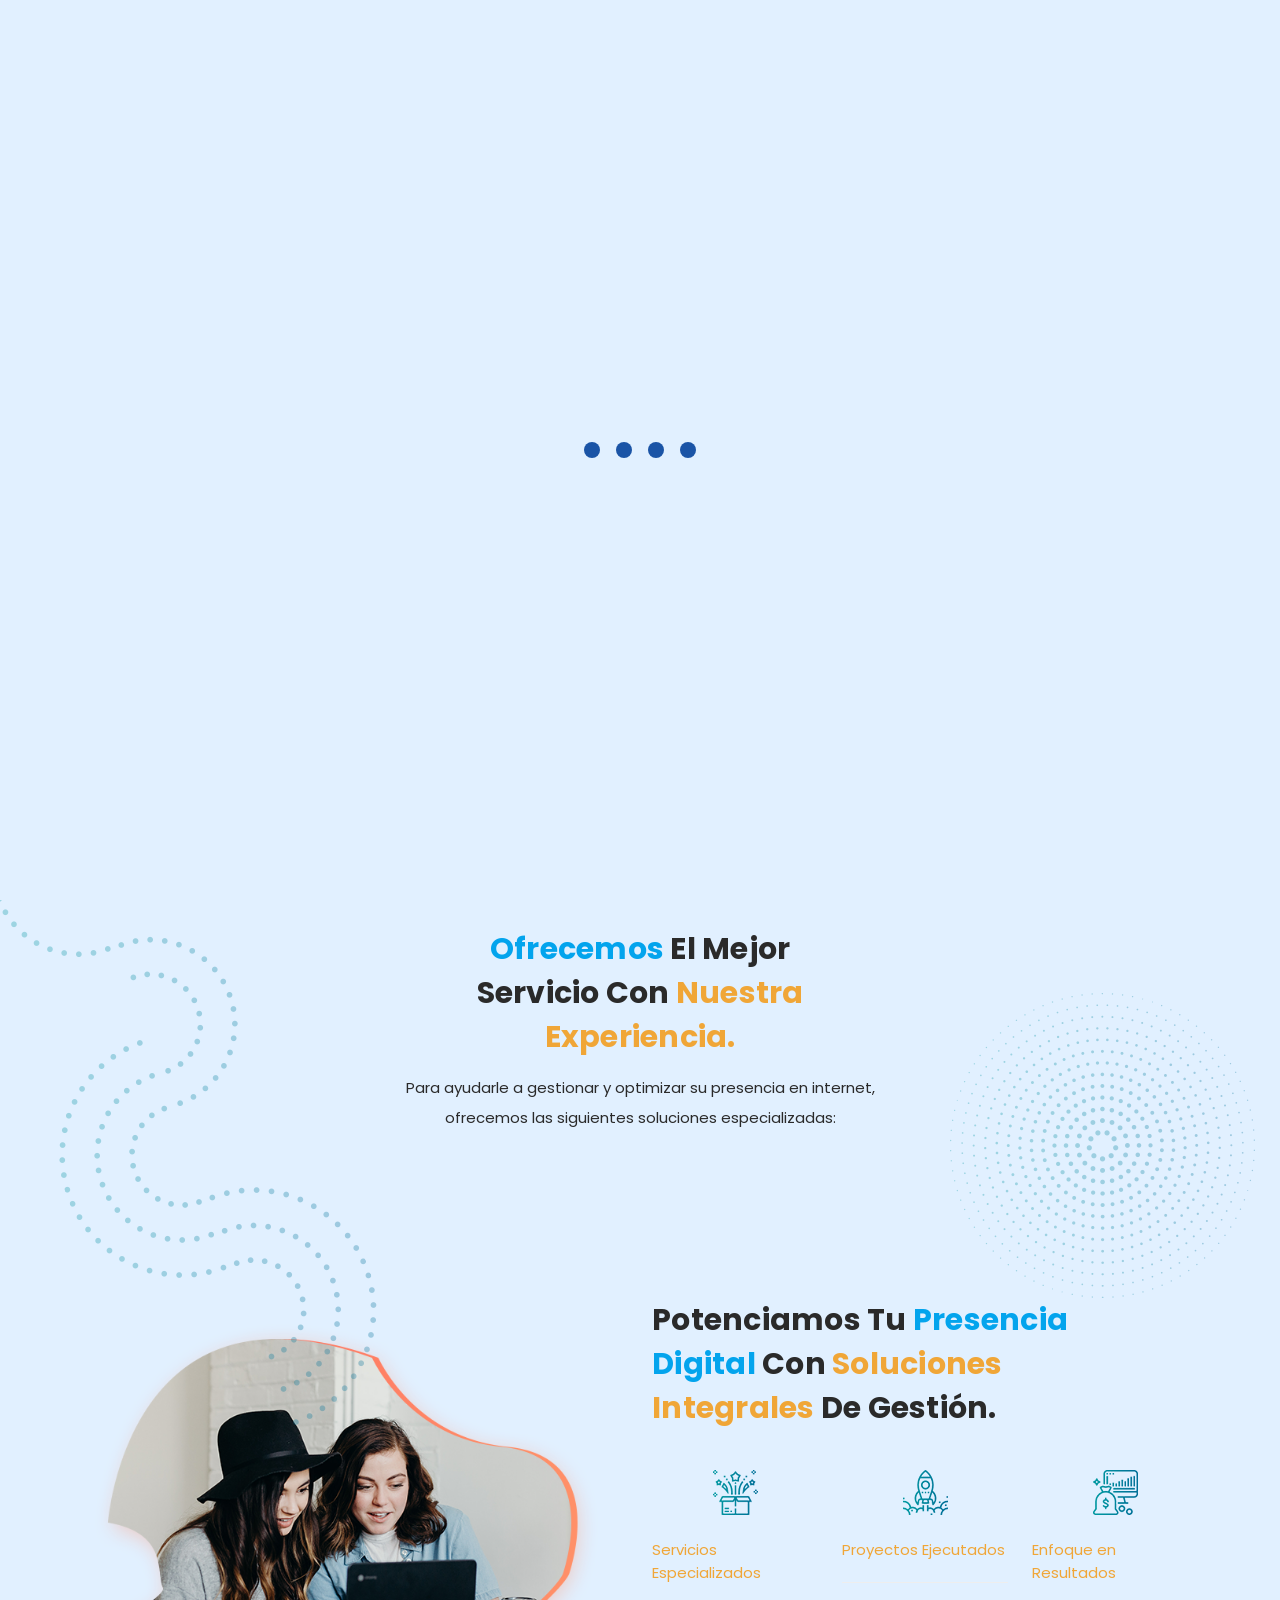
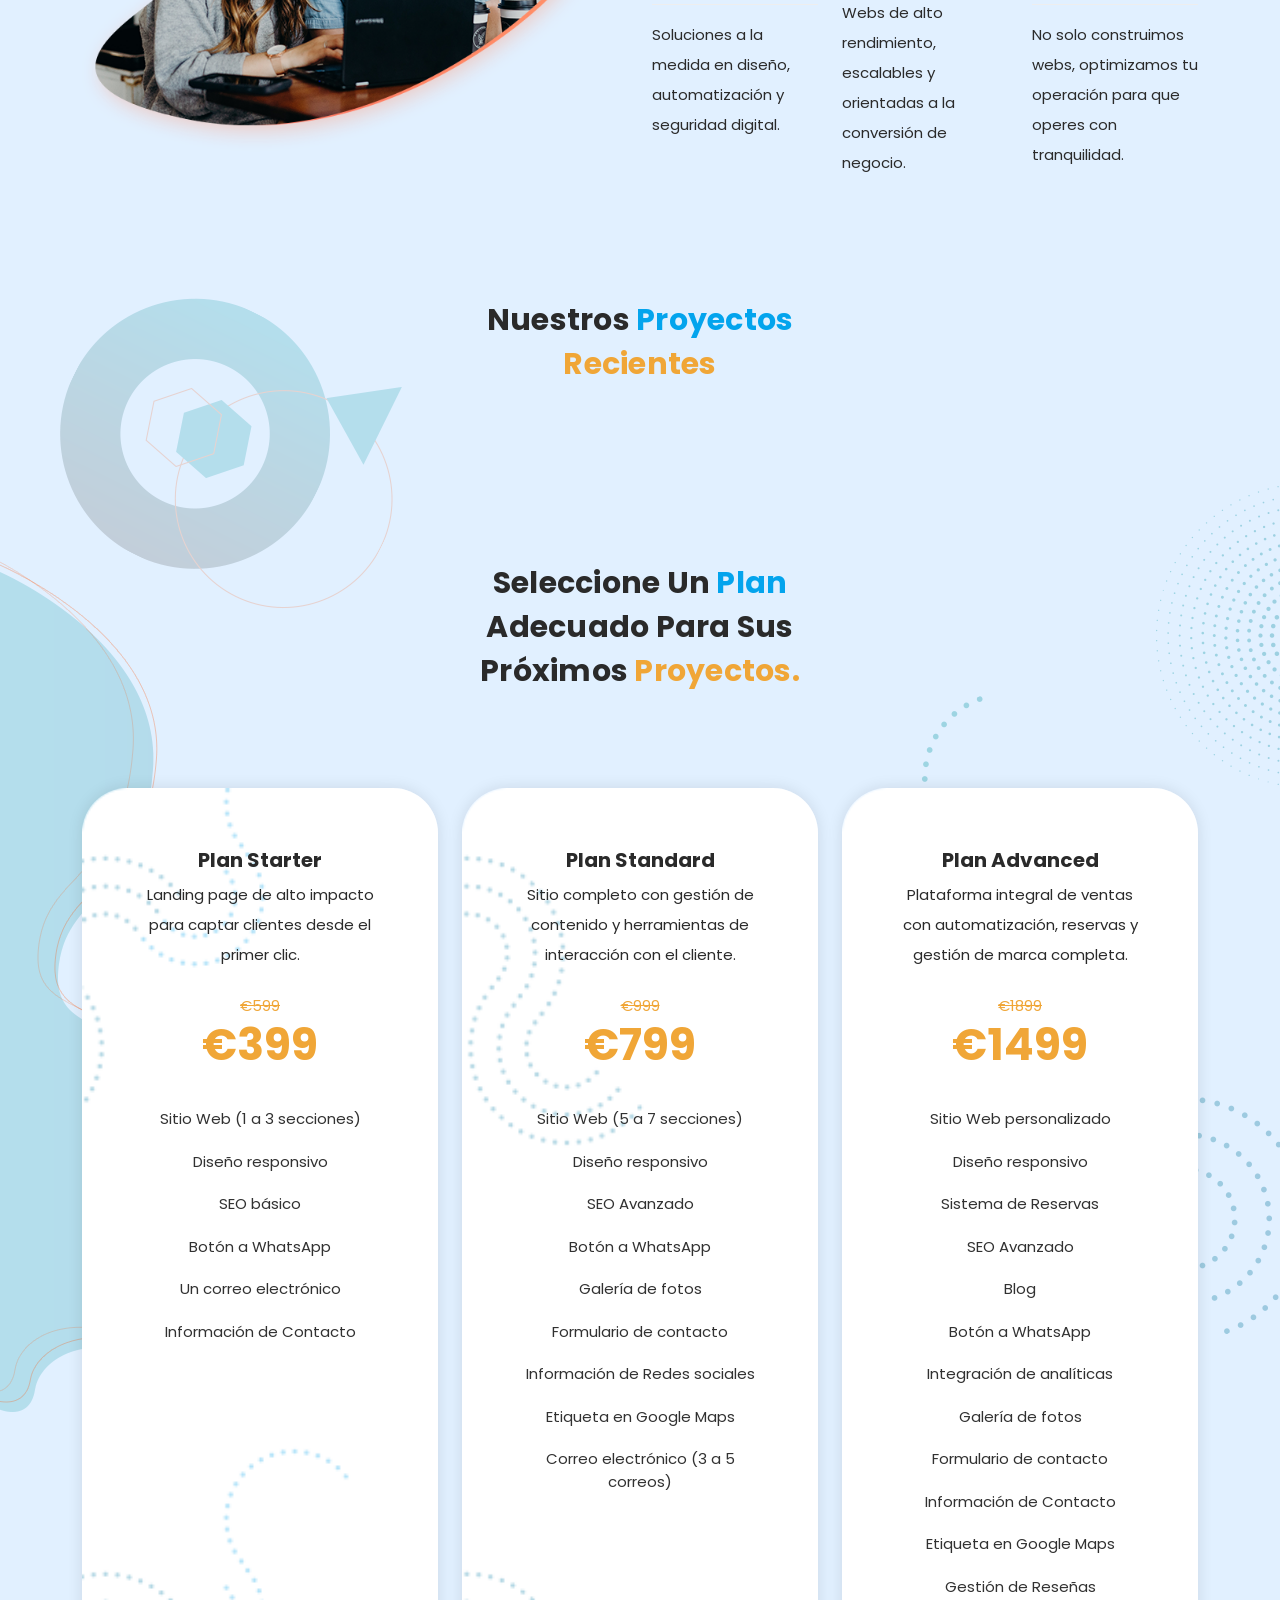
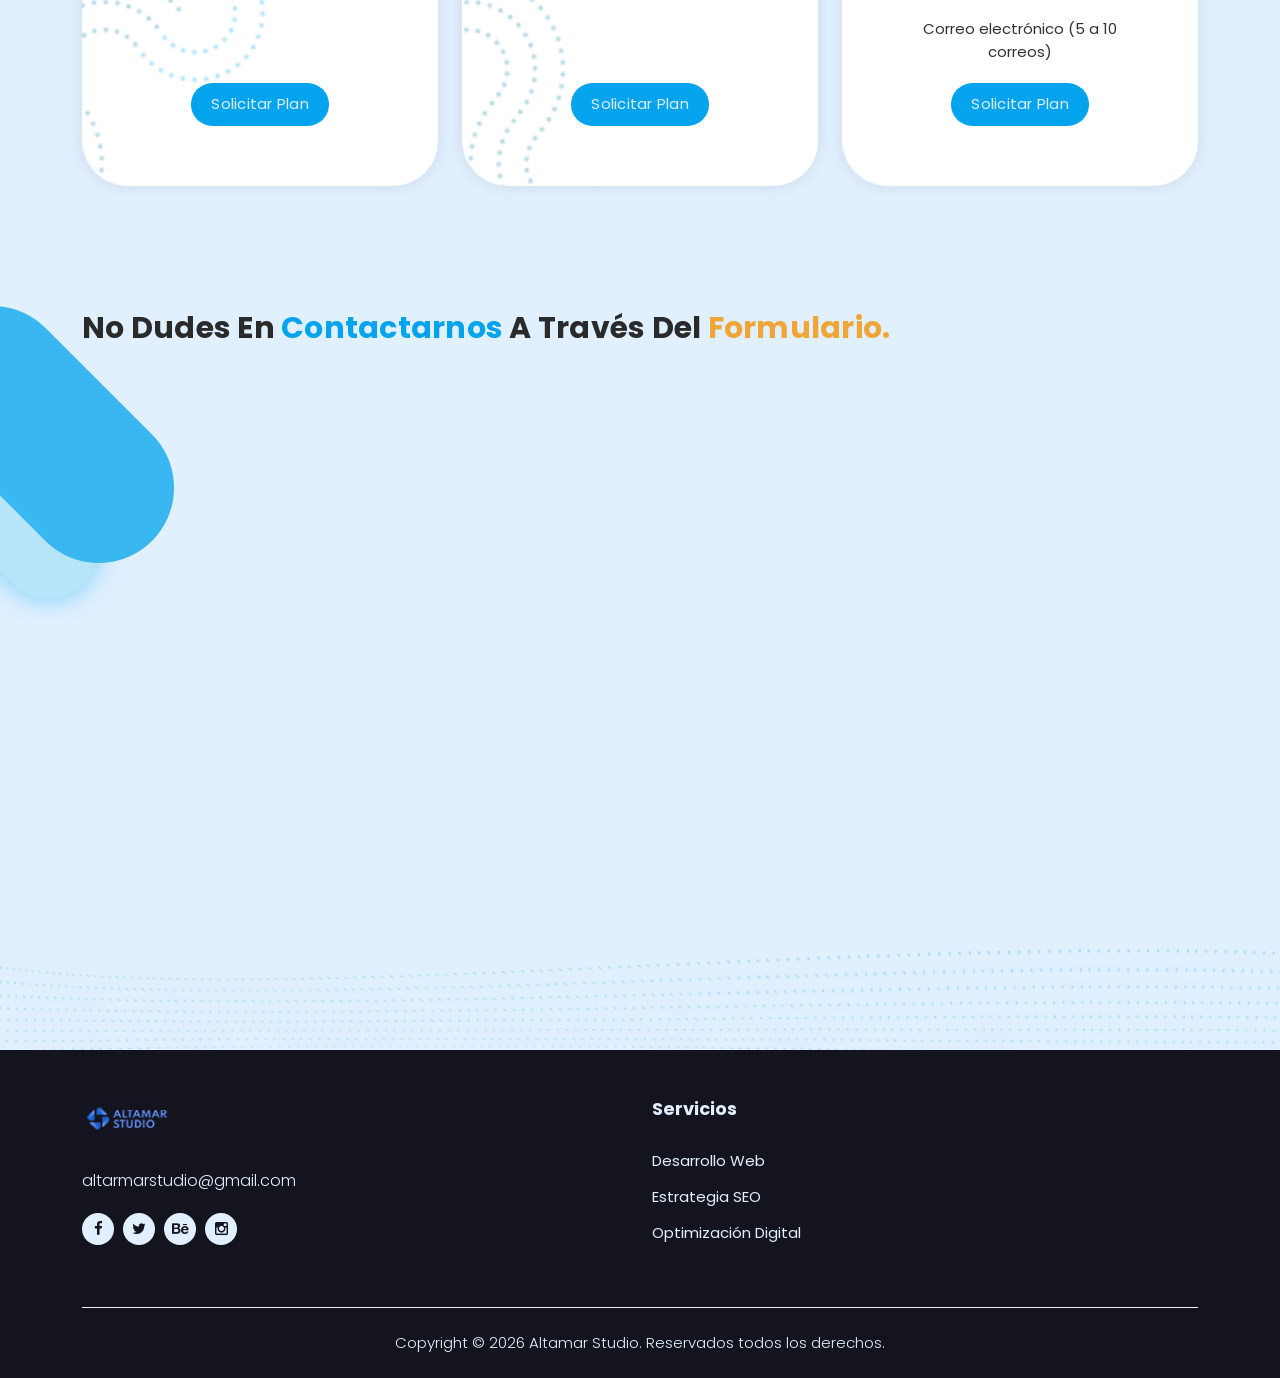
==== index.html @ 094c715c "Update index.html" ====
<!DOCTYPE html>
<html lang="es">

<head>

  <meta charset="UTF-8">
  <meta name="viewport" content="width=device-width, initial-scale=1, shrink-to-fit=no">
  <link rel="preconnect" href="https://fonts.gstatic.com">
  <link href="https://fonts.googleapis.com/css2?family=Poppins:wght@100;200;300;400;500;600;700;800;900&display=swap"
    rel="stylesheet">

  <!-- Title -->
  <title>Altamar Studio - Web Development Services</title>
  <meta name="description" content="Infraestructura y diseño web sin fronteras.">
  <link rel="canonical" href="https://altamar-studio.github.io/">

  <!-- Bootstrap core CSS -->
  <link href="vendor/bootstrap/css/bootstrap.min.css" rel="stylesheet">

  <!-- Favicon  -->
  <link rel="icon" href="assets/favicon/favicon-32x32.png" type="image/x-icon">

  <!-- Additional CSS Files -->
  <link rel="stylesheet" href="assets/css/fontawesome.css">
  <link rel="stylesheet" href="assets/css/templatemo-onix-digital.css">
  <link rel="stylesheet" href="assets/css/animated.css">
  <link rel="stylesheet" href="assets/css/owl.css">
</head>

<body>

  <!-- ***** Preloader Start ***** -->
  <!-- Dots animation -->
  <div id="js-preloader" class="js-preloader">
    <div class="preloader-inner">
      <span class="dot"></span>
      <div class="dots">
        <span></span>
        <span></span>
        <span></span>
      </div>
    </div>
  </div>
  <!-- ***** Preloader End ***** -->

  <!-- ***** Header Area Start ***** -->
  <header class="header-area header-sticky wow slideInDown" data-wow-duration="0.75s" data-wow-delay="0s">
    <div class="container">
      <div class="row">
        <div class="col-12">
          <nav class="main-nav">
            <!-- ***** Logo Start ***** -->
            <a href="index.html" class="logo">
              <img src="assets/images/Logotipo_Horizontal.jpg" alt="Altamar Logotipo">
            </a>
            <!-- ***** Logo End ***** -->
            <!-- ***** Menu Start ***** -->
            <ul class="nav">
              <li class="scroll-to-section"><a href="#top" class="active">Inicio</a></li>
              <li class="scroll-to-section"><a href="#services">Servicios</a></li>
              <li class="scroll-to-section"><a href="#about">Nosotros</a></li>
              <li class="scroll-to-section"><a href="#portfolio">Portafolio</a></li>
              <!--<li class="scroll-to-section"><a href="#video">Videos</a></li>-->
              <li class="scroll-to-section"><a href="#pricing">Planes</a></li>
              <!--<li class="scroll-to-section"><a href="#contact">Contacto</a></li>-->
              <li class="scroll-to-section">
                <div class="main-red-button-hover"><a href="#contact">Contacto</a></div>
              </li>
            </ul>
            <a class='menu-trigger'>
              <span>Menu</span>
            </a>
            <!-- ***** Menu End ***** -->
          </nav>
        </div>
      </div>
    </div>
  </header>

  <!-- ***** Header Area End ***** -->
  <div class="main-banner" id="top">
    <div class="container">
      <div class="row">
        <div class="col-lg-12">
          <div class="row">
            <div class="col-lg-6 align-self-center">
              <!--<div class="owl-carousel owl-banner">-->
              <div class="item header-text">

                <h6>Bienvenido a Altamar Studio</h6>
                
                <h2>Digitalizamos tu <em>negocio</em> con sitios web que <span> venden </span> por ti. </h2>

                <!--<p>This is a professional looking HTML Bootstrap 5 website template brought to you by TemplateMo website.</p>-->
                <p>Realiza tu cotización en minutos y recíbela en tu correo.</p>

                <div class="down-buttons">
                  <div class="main-blue-button-hover">
                    <a href="https://docs.google.com/forms/d/e/1FAIpQLScyL5mXCVUX7VAzRqWISqgRlaMwUXRSISjs0GkonQknW_xINA/viewform"
                      target="_blank">Cotizar</a>
                  </div>
                  <!--
                    <div class="call-button">
                      <a href="#"><i class="fa fa-phone"></i> 442-446-8806</a>
                    </div>
                    -->
                </div>
              </div>

              <!--
                <div class="item header-text">
                  <h6>Online Marketing</h6>
                  <h2>Get the <em>best ideas</em> for <span>your website</span></h2>
                  <p>You are NOT allowed to redistribute this template ZIP file on any Free CSS collection websites.
                    Contact us for more info. Thank you.</p>
                  <div class="down-buttons">
                    <div class="main-blue-button-hover">
                      <a href="#services">Our Services</a>
                    </div>
                    <div class="call-button">
                      <a href="#"><i class="fa fa-phone"></i> 442-446-8806</a>
                    </div>
                  </div>
                </div>
              
                <div class="item header-text">
                  <h6>Video Tutorials</h6>
                  <h2>Watch <em>our videos</em> for your <span>projects</span></h2>
                  <p>Please <a rel="nofollow" href="https://www.paypal.me/templatemo" target="_blank">support us</a> a
                    little via PayPal if this digital marketing HTML template is useful for you. Thank you.</p>
                  <div class="down-buttons">
                    <div class="main-blue-button-hover">
                      <a href="#video">Watch Videos</a>
                    </div>
                    <div class="call-button">
                      <a href="#"><i class="fa fa-phone"></i> 442-446-8806</a>
                    </div>
                  </div>
                  -->
              <!--</div>-->
            </div>
          </div>
        </div>
      </div>
    </div>
  </div>

  <!-- Servicios -->
  <div id="services" class="our-services section">
    <div class="services-right-dec">
      <img src="assets/images/services-right-dec.png" alt="">
    </div>
    <div class="container">
      <div class="services-left-dec">
        <img src="assets/images/services-left-dec.png" alt="">
      </div>
      <div class="row">
        <div class="col-lg-6 offset-lg-3">
          <div class="section-heading">
            <h2> <em>Ofrecemos</em> el mejor servicio con <span> nuestra experiencia. </span> </h2>
            <br>
            <p>Para ayudarle a gestionar y optimizar su presencia en internet, ofrecemos las siguientes soluciones
              especializadas:</p>
            <!--<span>Our Services</span>-->
          </div>
        </div>
      </div>

      <div class="row">
        <div class="col-lg-12">

          <div class="owl-carousel owl-services">
            <div class="item">
              <h4>Desarrollo Web a la Medida</h4>
              <div class="icon"><img src="assets/images/service-icon-01.png" alt=""></div>
              <p>Creamos sitios web optimizados, rápidos y totalmente responsivos.</p>
            </div>

            <div class="item">
              <h4>Gestión de Ecosistema Digital</h4>
              <div class="icon"><img src="assets/images/service-icon-02.png" alt=""></div>
              <p>Nos encargamos de lo complejo: migración de dominios, configuración de DNS, y despliegue de correo
                corporativo profesional. </p>
            </div>

            <div class="item">
              <h4>Visibilidad y Estrategia SEO</h4>
              <div class="icon"><img src="assets/images/service-icon-03.png" alt=""></div>
              <p> Optimizamos tu sitio web y contenido para que Google te encuentre.</p>
            </div>

            <div class="item">
              <h4>Automatización y Calculadoras de Ventas</h4>
              <div class="icon"><img src="assets/images/service-icon-04.png" alt=""></div>
              <p>Llevamos tu negocio al siguiente nivel mediante formularios inteligentes y motores de cálculo
                automatizados.</p>
            </div>


            <div class="item">
              <h4>Seguridad y Blindaje de Dominio</h4>
              <div class="icon"><img src="assets/images/service-icon-01.png" alt="" style="margin: 8px;"></div>
              <p>Implementamos protocolos de seguridad avanzada para asegurar que tu sitio sea seguro para tus
                visitantes y tus correos corporativos.</p>
            </div>

            <div class="item">
              <h4>Identidad Visual y Estandarización Corporativa</h4>
              <div class="icon"><img src="assets/images/service-icon-02.png" alt=""></div>
              <p>Diseñamos y estandarizamos la identidad visual de tu equipo mediante firmas electrónicas interactivas,
                logotipos optimizados para entornos digitales.</p>
            </div>

            <div class="item">
              <h4>Soporte Técnico</h4>
              <div class="icon"><img src="assets/images/service-icon-03.png" alt=""></div>
              <p>Cuidamos la salud de tu presencia digital con mantenimiento preventivo y atención inmediata para que tu
                empresa nunca se detenga.</p>
            </div>

            <!--
            <div class="item">
              <h4>Optimizing Speed for your web pages</h4>
              <div class="icon"><img src="assets/images/service-icon-04.png" alt=""></div>
              <p>Get to know more about the topic in details</p>
            </div>

            <div class="item">
              <h4>Accessibility for mobile viewing</h4>
              <div class="icon"><img src="assets/images/service-icon-01.png" alt=""></div>
              <p>Get to know more about the topic in details</p>
            </div>
            <div class="item">
              <h4>Content Ideas for your next project</h4>
              <div class="icon"><img src="assets/images/service-icon-02.png" alt=""></div>
              <p>Feel free to use this template for your business</p>
            </div>
            <div class="item">
              <h4>UI &amp; UX Design &amp; Development</h4>
              <div class="icon"><img src="assets/images/service-icon-03.png" alt=""></div>
              <p>Get to know more about the topic in details</p>
            </div>
            <div class="item">
              <h4>Discover the digital marketing trend</h4>
              <div class="icon"><img src="assets/images/service-icon-04.png" alt=""></div>
              <p>Get to know more about the topic in details</p>
            </div>
            -->
          </div>
        </div>
      </div>
    </div>
  </div>

  <!-- About us -->
  <div id="about" class="about-us section">
    <div class="container">
      <div class="row">
        <div class="col-lg-6 align-self-center">
          <div class="left-image">
            <img src="assets/images/about-left-image.png" alt="Two Girls working together">
          </div>
        </div>
        <div class="col-lg-6">
          <div class="section-heading">
            <h2>Potenciamos tu <em>presencia digital</em> con <span>soluciones integrales </span> de gestión.</h2>
            <!--<p>Para ayudarle a gestionar y optimizar su presencia en internet, ofrecemos las siguientes soluciones especializadas:</p>-->
            <div class="row">

              <div class="col-lg-4">
                <div class="fact-item">
                  <div class="count-area-content">
                    <div class="icon">
                      <img src="assets/images/service-icon-01.png" alt="">
                    </div>
                    <!--<div class="count-digit">Soluciones integrales</div>-->
                    <div class="count-title">Servicios Especializados</div>
                    <p>Soluciones a la medida en diseño, automatización y seguridad digital.</p>
                  </div>
                </div>
              </div>

              <div class="col-lg-4">
                <div class="fact-item">
                  <div class="count-area-content">
                    <div class="icon">
                      <img src="assets/images/service-icon-02.png" alt="">
                    </div>
                    <!--<div class="count-digit">+5 Proyectos Entregados</div>-->
                    <div class="count-title">Proyectos Ejecutados</div>
                    <p>Webs de alto rendimiento, escalables y orientadas a la conversión de negocio.</p>
                  </div>
                </div>
              </div>

              <div class="col-lg-4">
                <div class="fact-item">
                  <div class="count-area-content">
                    <div class="icon">
                      <img src="assets/images/service-icon-03.png" alt="">
                    </div>
                    <!--<div class="count-digit">+100% de enfoque en resultados</div>-->
                    <div class="count-title">Enfoque en Resultados</div>
                    <p>No solo construimos webs, optimizamos tu operación para que operes con tranquilidad.</p>
                  </div>
                </div>
              </div>

            </div>
          </div>
        </div>
      </div>
    </div>
  </div>

  <!-- Portafolio - Projects -->
  <div id="portfolio" class="our-portfolio section">
    <div class="portfolio-left-dec">
      <img src="assets/images/portfolio-left-dec.png" alt="">
    </div>
    <div class="container">
      <div class="row">
        <div class="col-lg-6 offset-lg-3">
          <div class="section-heading">
            <h2>Nuestros <em>proyectos </em> <span> recientes </span></h2>
            <!--<span>Our Portfolio</span>-->
          </div>
        </div>
      </div>
    </div>
    <div class="container-fluid">
      <div class="row">
        <div class="col-lg-12">

          <div class="owl-carousel owl-portfolio">
            
            <div class="item">
              <div class="thumb">
                <img src="assets/images/portfolio-01.jpg" alt="Tectónico">
                <div class="hover-effect">
                  <div class="inner-content">
                    <a href="https://www.tectonico.org/" target="_blank">
                      <h4>Tectónico</h4>
                    </a>
                    <span>Estudio de Arquitectura</span>
                  </div>
                </div>
              </div>
            </div>

            <div class="item">
              <div class="thumb">
                <img src="assets/images/portfolio-02.jpg" alt="Protec Inteligente">
                <div class="hover-effect">
                  <div class="inner-content">
                    <a href="https://protecinteligente.com.mx/" target="_blank">
                      <h4>Protec Inteligente</h4>
                    </a>
                    <span>Agencia de Seguros</span>
                  </div>
                </div>
              </div>
            </div>

            <div class="item">
              <div class="thumb">
                <img src="assets/images/portfolio-03.jpg" alt="Notaría No. 2">
                <div class="hover-effect">
                  <div class="inner-content">
                    <a href="https://not2toliman.mx/" target="_blank">
                      <h4>Notaría No. 2</h4>
                    </a>
                    <span>Despacho jurídico</span>
                  </div>
                </div>
              </div>
            </div>


            <div class="item">
              <div class="thumb">
                <img src="assets/images/portfolio-04.jpg" alt="">
                <div class="hover-effect">
                  <div class="inner-content">
                    <a href="https://alex-ramosv.github.io/" target="_blank">
                      <h4>Portafolio profesional</h4>
                    </a>
                    <span>Diseño de portafolio</span>
                  </div>
                </div>
              </div>
            </div>

            <!--
            <div class="item">
              <div class="thumb">
                <img src="assets/images/portfolio-01.jpg" alt="">
                <div class="hover-effect">
                  <div class="inner-content">
                    <a href="#">
                      <h4>Fifth Project</h4>
                    </a>
                    <span>Digital Assets</span>
                  </div>
                </div>
              </div>
            </div>
            <div class="item">
              <div class="thumb">
                <img src="assets/images/portfolio-02.jpg" alt="">
                <div class="hover-effect">
                  <div class="inner-content">
                    <a href="#">
                      <h4>Sixth Project</h4>
                    </a>
                    <span>SEO &amp; Marketing</span>
                  </div>
                </div>
              </div>
            </div>
            <div class="item">
              <div class="thumb">
                <img src="assets/images/portfolio-03.jpg" alt="">
                <div class="hover-effect">
                  <div class="inner-content">
                    <a href="#">
                      <h4>7th Project</h4>
                    </a>
                    <span>SEO &amp; Marketing</span>
                  </div>
                </div>
              </div>
            </div>
            <div class="item">
              <div class="thumb">
                <img src="assets/images/portfolio-04.jpg" alt="">
                <div class="hover-effect">
                  <div class="inner-content">
                    <a href="#">
                      <h4>8th Project</h4>
                    </a>
                    <span>SEO &amp; Marketing</span>
                  </div>
                </div>
              </div>
            </div>
            <div class="item">
              <div class="thumb">
                <img src="assets/images/portfolio-01.jpg" alt="">
                <div class="hover-effect">
                  <div class="inner-content">
                    <a href="#">
                      <h4>9th Project</h4>
                    </a>
                    <span>SEO &amp; Marketing</span>
                  </div>
                </div>
              </div>
            </div>
            <div class="item">
              <div class="thumb">
                <img src="assets/images/portfolio-02.jpg" alt="">
                <div class="hover-effect">
                  <div class="inner-content">
                    <a href="#">
                      <h4>Project Ten</h4>
                    </a>
                    <span>SEO &amp; Marketing</span>
                  </div>
                </div>
              </div>
            </div>
            <div class="item">
              <div class="thumb">
                <img src="assets/images/portfolio-03.jpg" alt="">
                <div class="hover-effect">
                  <div class="inner-content">
                    <a href="#">
                      <h4>Project Eleven</h4>
                    </a>
                    <span>SEO &amp; Marketing</span>
                  </div>
                </div>
              </div>
            </div>
            <div class="item">
              <div class="thumb">
                <img src="assets/images/portfolio-04.jpg" alt="">
                <div class="hover-effect">
                  <div class="inner-content">
                    <a href="#">
                      <h4>12th Project</h4>
                    </a>
                    <span>SEO &amp; Marketing</span>
                  </div>
                </div>
              </div>
            </div>
            -->
          </div>
        </div>
      </div>
    </div>
  </div>

  <!-- Precios -->
  <div id="pricing" class="pricing-tables">
    <div class="tables-left-dec">
      <img src="assets/images/tables-left-dec.png" alt="">
    </div>
    <div class="tables-right-dec">
      <img src="assets/images/tables-right-dec.png" alt="">
    </div>
    <div class="container">
      <div class="row">
        <div class="col-lg-6 offset-lg-3">
          <div class="section-heading">
            <h2>Seleccione un <em>plan</em> adecuado para sus próximos <span>proyectos.</span></h2>
            <!--<span>Our Plans</span>-->
          </div>
        </div>
      </div>
      <div class="row">

        <div class="col-lg-4" style="padding-top: 40px;">
          <div class="item first-item">
            <!--<h4>Starter Plan</h4>-->
            <h4>Plan Starter</h4>
            <p style="margin-top: 8px;">Landing page de alto impacto para captar clientes desde el primer clic.</p>
            <em>€599</em>
            <span>€399</span>
            <ul>
              <li>Sitio Web (1 a 3 secciones)</li>
              <li>Diseño responsivo</li>
              <li>SEO básico</li>
              <li>Botón a WhatsApp</li>
              <li>Un correo electrónico</li>
              <li>Información de Contacto</li>
            </ul>
            <div class="main-blue-button-hover">
              <a href="https://docs.google.com/forms/d/e/1FAIpQLScyL5mXCVUX7VAzRqWISqgRlaMwUXRSISjs0GkonQknW_xINA/viewform"
                target="_blank">Solicitar Plan</a>
            </div>
          </div>
        </div>

        <div class="col-lg-4" style="padding-top: 40px;">
          <div class="item second-item">
            <!--<h4>Standard Plan</h4>-->
            <h4>Plan Standard</h4>
            <p style="margin-top: 8px;">Sitio completo con gestión de contenido y herramientas de interacción con el cliente.</p>
            <em>€999</em>
            <span>€799</span>
            <ul>
              <li>Sitio Web (5 a 7 secciones)</li>
              <li>Diseño responsivo</li>
              <li>SEO Avanzado</li>
              <li>Botón a WhatsApp</li>
              <li>Galería de fotos</li>
              <li>Formulario de contacto</li>
              <li>Información de Redes sociales</li>
              <li>Etiqueta en Google Maps</li>
              <li>Correo electrónico (3 a 5 correos)</li>
            </ul>
            <div class="main-blue-button-hover">
              <a href="https://docs.google.com/forms/d/e/1FAIpQLScyL5mXCVUX7VAzRqWISqgRlaMwUXRSISjs0GkonQknW_xINA/viewform"
                target="_blank">Solicitar Plan</a>
            </div>
          </div>
        </div>

        <div class="col-lg-4" style="padding-top: 40px;">
          <div class="item third-item">
            <!--<h4>Advanced Plan</h4>-->
            <h4>Plan Advanced</h4>
            <p style="margin-top: 8px;">Plataforma integral de ventas con automatización, reservas y gestión de marca completa.</p>
            <em>€1899</em>
            <span>€1499</span>
            <ul>
              <li>Sitio Web personalizado</li>
              <li>Diseño responsivo</li>
              <li>Sistema de Reservas</li>
              <li>SEO Avanzado</li>
              <li>Blog</li>
              <li>Botón a WhatsApp</li>
              <li>Integración de analíticas</li>
              <li>Galería de fotos</li>
              <li>Formulario de contacto</li>
              <li>Información de Contacto</li>
              <li>Etiqueta en Google Maps</li>
              <li>Gestión de Reseñas</li>
              <li>Correo electrónico (5 a 10 correos)</li>
            </ul>
            <div class="main-blue-button-hover">
              <a href="https://docs.google.com/forms/d/e/1FAIpQLScyL5mXCVUX7VAzRqWISqgRlaMwUXRSISjs0GkonQknW_xINA/viewform"
                target="_blank">Solicitar Plan</a>
            </div>
          </div>
        </div>

      </div>
    </div>
  </div>

  <!-- SEO Section -->
  <!--
  <div id="subscribe" class="subscribe">
    <div class="container">
      <div class="row">
        <div class="col-lg-12">
          <div class="inner-content">
            <div class="row">
              <div class="col-lg-10 offset-lg-1">
                <h2>Know Your Website SEO Score by Email</h2>
                <form id="subscribe" action="" method="get">
                  <input type="text" name="website" id="website" placeholder="Your Website URL" required="">
                  <input type="text" name="email" id="email" pattern="[^ @]*@[^ @]*" placeholder="Your Email"
                    required="">
                  <button type="submit" id="form-submit" class="main-button ">Subscribe</button>
                </form>
              </div>
            </div>
          </div>
        </div>
      </div>
    </div>
  </div>
  -->

  <!-- Videos Section -->
  <!--
  <div id="video" class="our-videos section">
    <div class="videos-left-dec">
      <img src="assets/images/videos-left-dec.png" alt="">
    </div>
    <div class="videos-right-dec">
      <img src="assets/images/videos-right-dec.png" alt="">
    </div>
    <div class="container">
      <div class="row">
        <div class="col-lg-12">
          <div class="naccs">
            <div class="grid">
              <div class="row">
                <div class="col-lg-8">
                  <ul class="nacc">
                    <li class="active">
                      <div>
                        <div class="thumb">
                          <iframe width="100%" height="auto" src="https://www.youtube.com/embed/JynGuQx4a1Y"
                            title="YouTube video player" frameborder="0"
                            allow="accelerometer; autoplay; clipboard-write; encrypted-media; gyroscope; picture-in-picture"
                            allowfullscreen></iframe>
                          <div class="overlay-effect">
                            <a href="#">
                              <h4>Project One</h4>
                            </a>
                            <span>SEO &amp; Marketing</span>
                          </div>
                        </div>
                      </div>
                    </li>
                    <li>
                      <div>
                        <div class="thumb">
                          <iframe width="100%" height="auto" src="https://www.youtube.com/embed/RdJBSFpcO4M"
                            title="YouTube video player" frameborder="0"
                            allow="accelerometer; autoplay; clipboard-write; encrypted-media; gyroscope; picture-in-picture"
                            allowfullscreen></iframe>
                          <div class="overlay-effect">
                            <a href="#">
                              <h4>Second Project</h4>
                            </a>
                            <span>Advertising &amp; Marketing</span>
                          </div>
                        </div>
                      </div>
                    </li>
                    <li>
                      <div>
                        <div class="thumb">
                          <iframe width="100%" height="auto" src="https://www.youtube.com/embed/ZlfAjbQiL78"
                            title="YouTube video player" frameborder="0"
                            allow="accelerometer; autoplay; clipboard-write; encrypted-media; gyroscope; picture-in-picture"
                            allowfullscreen></iframe>
                          <div class="overlay-effect">
                            <a href="#">
                              <h4>Project Three</h4>
                            </a>
                            <span>Digital &amp; Marketing</span>
                          </div>
                        </div>
                      </div>
                    </li>
                    <li>
                      <div>
                        <div class="thumb">
                          <iframe width="100%" height="auto" src="https://www.youtube.com/embed/mx1WseE7-0Y"
                            title="YouTube video player" frameborder="0"
                            allow="accelerometer; autoplay; clipboard-write; encrypted-media; gyroscope; picture-in-picture"
                            allowfullscreen></iframe>
                          <div class="overlay-effect">
                            <a href="#">
                              <h4>Fourth Project</h4>
                            </a>
                            <span>SEO &amp; Advertising</span>
                          </div>
                        </div>
                      </div>
                    </li>
                  </ul>
                </div>
                <div class="col-lg-4">
                  <div class="menu">
                    <div class="active">
                      <div class="thumb">
                        <img src="assets/images/video-thumb-01.png" alt="">
                        <div class="inner-content">
                          <h4>Project One</h4>
                          <span>SEO &amp; Marketing</span>
                        </div>
                      </div>
                    </div>
                    <div>
                      <div class="thumb">
                        <img src="assets/images/video-thumb-02.png" alt="">
                        <div class="inner-content">
                          <h4>Second Project</h4>
                          <span>Advertising &amp; Marketing</span>
                        </div>
                      </div>
                    </div>
                    <div>
                      <div class="thumb">
                        <img src="assets/images/video-thumb-03.png" alt="Marketing">
                        <div class="inner-content">
                          <h4>Project Three</h4>
                          <span>Digital &amp; Marketing</span>
                        </div>
                      </div>
                    </div>
                    <div>
                      <div class="thumb">
                        <img src="assets/images/video-thumb-04.png" alt="SEO Work">
                        <div class="inner-content">
                          <h4>Fourth Project</h4>
                          <span>SEO &amp; Advertising</span>
                        </div>
                      </div>
                    </div>
                  </div>
                </div>
              </div>
            </div>
          </div>
        </div>
      </div>
    </div>
  </div>
  -->

  <!-- Contact Section -->
  <div id="contact" class="contact-us section">
    <div class="container">
      <div class="row">
        <div class="col-lg-12">

          <div class="section-heading">
            <h2>No dudes en <em>contactarnos</em> a través del <span>formulario.</span></h2>
            <br>
            <iframe
              src="https://docs.google.com/forms/d/e/1FAIpQLScyL5mXCVUX7VAzRqWISqgRlaMwUXRSISjs0GkonQknW_xINA/viewform?embedded=true"
              style="width: 100%; height: 512px;">
            </iframe>
            <!--
            <div id="map">
              <iframe
                src="https://maps.google.com/maps?q=Av.+L%C3%BAcio+Costa,+Rio+de+Janeiro+-+RJ,+Brazil&t=&z=13&ie=UTF8&iwloc=&output=embed"
                width="100%" height="360px" frameborder="0" style="border:0" allowfullscreen=""></iframe>
            </div>
            -->
            <!--
            <div class="info">
              <span><i class="fa fa-phone"></i> <a href="#">010-020-0340<br>090-080-0760</a></span>
              <span><i class="fa fa-envelope"></i> <a href="#">altarmarstudio@gmail.com <br>mail@company.com </a></span>
            </div>
            -->
          </div>
        </div>

        <!--
        <div class="col-lg-5 align-self-center">
          <form id="contact" action="" method="get">
            <div class="row">
              <div class="col-lg-12">
                <fieldset>
                  <input type="name" name="name" id="name" placeholder="Name" autocomplete="on" required>
                </fieldset>
              </div>
              <div class="col-lg-12">
                <fieldset>
                  <input type="surname" name="surname" id="surname" placeholder="Surname" autocomplete="on" required>
                </fieldset>
              </div>
              <div class="col-lg-12">
                <fieldset>
                  <input type="text" name="email" id="email" pattern="[^ @]*@[^ @]*" placeholder="Your Email"
                    required="">
                </fieldset>
              </div>
              <div class="col-lg-12">
                <fieldset>
                  <input type="text" name="website" id="website" placeholder="Your Website URL" required="">
                </fieldset>
              </div>
              <div class="col-lg-12">
                <fieldset>
                  <button type="submit" id="form-submit" class="main-button">Submit Request</button>
                </fieldset>
              </div>
            </div>
          </form>
        </div>
        -->

      </div>
    </div>
    <!--
    <div class="contact-dec">
      <img src="assets/images/contact-dec.png" alt="">
    </div>
    -->
    <div class="contact-left-dec">
      <img src="assets/images/contact-left-dec.png" alt="">
    </div>
  </div>

  <div class="footer-dec">
    <img src="assets/images/footer-dec.png" alt="">
  </div>

  <footer>
    <div class="container">
      <br><br>
      <div class="row">
        <div class="col-lg-6">
          <div class="about footer-item">
            <div class="logo">
              <a href="#"><img src="assets/images/Logotipo_Web.jpg" alt="Altamar Logotipo"></a>
            </div>
            <a href="mailto:altarmarstudio@gmail.com">altarmarstudio@gmail.com</a>
            <ul>
              <!---->
              <li><a href=""><i class="fa fa-facebook"></i></a></li>
              <li><a href=""><i class="fa fa-twitter"></i></a></li>
              <li><a href=""><i class="fa fa-behance"></i></a></li>
              <li><a href=""><i class="fa fa-instagram"></i></a></li>
            </ul>
          </div>
        </div>

        <div class="col-lg-6">
          <div class="services footer-item">
            <h4>Servicios</h4>
            <ul>
              <li><a href="#services">Desarrollo Web</a></li>
              <li><a href="#services">Estrategia SEO</a></li>
              <!--<li><a href="#">Business Growth</a></li>-->
              <!--<li><a href="#">Social Media Managment</a></li>-->
              <li><a href="#services">Optimización Digital</a></li>
            </ul>
          </div>
        </div>
        <!--
        <div class="col-lg-3">
          <div class="community footer-item">
            <h4>Community</h4>
            <ul>
              <li><a href="#">Digital Marketing</a></li>
              <li><a href="#">Business Ideas</a></li>
              <li><a href="#">Website Checkup</a></li>
              <li><a href="#">Page Speed Test</a></li>
            </ul>
          </div>
        </div>
        -->
        <!--
        <div class="col-lg-3">
          <div class="subscribe-newsletters footer-item">
            <h4>Subscribe Newsletters</h4>
            <p>Get our latest news and ideas to your inbox</p>
            <form action="#" method="get">
              <input type="text" name="email" id="email" pattern="[^ @]*@[^ @]*" placeholder="Your Email" required="">
              <button type="submit" id="form-submit" class="main-button "><i class="fa fa-paper-plane-o"></i></button>
            </form>
          </div>
        </div>
        -->
        <div class="col-lg-12">
          <div class="copyright">
            <p>Copyright © 2026 Altamar Studio. Reservados todos los derechos.
              <!--<br>
              Designed by <a rel="nofollow" href="https://templatemo.com" title="free CSS templates">TemplateMo</a>
              -->
            </p>
          </div>
        </div>
      </div>
    </div>
  </footer>


  <!-- Scripts -->
  <script src="vendor/jquery/jquery.min.js"></script>
  <script src="vendor/bootstrap/js/bootstrap.bundle.min.js"></script>
  <script src="assets/js/owl-carousel.js"></script>
  <script src="assets/js/animation.js"></script>
  <script src="assets/js/imagesloaded.js"></script>
  <script src="assets/js/custom.js"></script>

  <script> <!-- Java Script -->
    // Acc
    $(document).on("click", ".naccs .menu div", function () {
      var numberIndex = $(this).index();

      if (!$(this).is("active")) {
        $(".naccs .menu div").removeClass("active");
        $(".naccs ul li").removeClass("active");

        $(this).addClass("active");
        $(".naccs ul").find("li:eq(" + numberIndex + ")").addClass("active");

        var listItemHeight = $(".naccs ul")
          .find("li:eq(" + numberIndex + ")")
          .innerHeight();
        $(".naccs ul").height(listItemHeight + "px");
      }
    });
  </script>
</body>

</html>
---- assets/css/templatemo-onix-digital.css ----
/*

TemplateMo 565 Onix Digital

https://templatemo.com/tm-565-onix-digital


------------------------------------------------
Table of contents
------------------------------------------------
01. font & reset css
02. reset
03. global styles
04. header
05. banner
06. features
07. testimonials
08. contact
09. footer
10. preloader
11. search
12. portfolio

--------------------------------------------- */
/* 
---------------------------------------------
font & reset css
--------------------------------------------- 
*/
@import url('https://fonts.googleapis.com/css2?family=Poppins:wght@100;200;300;400;500;600;700;800;900&display=swap');
/* 
---------------------------------------------
02. reset
--------------------------------------------- 
*/
html, body, div, span, applet, object, iframe, h1, h2, h3, h4, h5, h6, p, blockquote, div
pre, a, abbr, acronym, address, big, cite, code, del, dfn, em, font, img, ins, kbd, q,
s, samp, small, strike, strong, sub, sup, tt, var, b, u, i, center, dl, dt, dd, ol, ul, li,
figure, header, nav, section, article, aside, footer, figcaption {
  margin: 0;
  padding: 0;
  border: 0;
  outline: 0;
}

/* clear fix */
.grid:after {
  content: '';
  display: block;
  clear: both;
}

/* ---- .grid-item ---- */

.grid-sizer,
.grid-item {
  width: 50%;
}

.grid-item {
  float: left;
}

.grid-item img {
  display: block;
  max-width: 100%;
}

.clearfix:after {
  content: ".";
  display: block;
  clear: both;
  visibility: hidden;
  line-height: 0;
  height: 0;
}

.clearfix {
  display: inline-block;
}

html[xmlns] .clearfix {
  display: block;
}

* html .clearfix {
  height: 1%;
}

ul, li {
  padding: 0;
  margin: 0;
  list-style: none;
}

header, nav, section, article, aside, footer, hgroup {
  display: block;
}

* {
  box-sizing: border-box;
}

html, body {
  font-family: 'Poppins', sans-serif;
  font-weight: 400;
  background-color: #e1f0ff;
  -ms-text-size-adjust: 100%;
  -webkit-font-smoothing: antialiased;
  -moz-osx-font-smoothing: grayscale;
}

a {
  text-decoration: none !important;
}

h1, h2, h3, h4, h5, h6 {
  margin-top: 0px;
  margin-bottom: 0px;
}

ul {
  margin-bottom: 0px;
}

p {
  font-size: 15px;
  line-height: 30px;
  color: #2a2a2a;
}

img {
  width: 100%; /* 100% */
  overflow: hidden;
  margin-right: 0px;
}

/* 
---------------------------------------------
03. global styles
--------------------------------------------- 
*/
html,
body {
  background: #e1f0ff;
  font-family: 'Poppins', sans-serif;
}

::selection {
  background: #03a4ed;
  color: #e1f0ff;
}

::-moz-selection {
  background: #03a4ed;
  color: #e1f0ff;
}

@media (max-width: 991px) {
  html, body {
    overflow-x: hidden;
  }
  .mobile-top-fix {
    margin-top: 30px;
    margin-bottom: 0px;
  }
  .mobile-bottom-fix {
    margin-bottom: 30px;
  }
  .mobile-bottom-fix-big {
    margin-bottom: 60px;
  }
}

.page-section {
  margin-top: 120px;
}

.section-heading h2 {
  font-size: 30px;
  text-transform: capitalize;
  color: #2a2a2a;
  font-weight: 700;
  letter-spacing: 0.25px;
  position: relative;
  z-index: 2;
  line-height: 44px;
  margin-bottom: -5px;
}

.section-heading h2 em {
  font-style: normal;
  color: #03a4ed;
}

.section-heading h2 span {
  color: #f0a637;
  font-weight: 700;
  opacity: 1;
  text-transform: capitalize;
}

.section-heading span {
  font-size: 30px;
  text-transform: uppercase;
  font-weight: 700;
  color: #f0a637;
  opacity: 0.15;
}

.main-blue-button a {
  display: inline-block;
  background-color: #03a4ed;
  font-size: 15px;
  font-weight: 400;
  color: #e1f0ff;
  text-transform: capitalize;
  padding: 12px 25px;
  border-radius: 23px;
  letter-spacing: 0.25px;
}

.main-blue-button-hover a {
  display: inline-block;
  background-color: #03a4ed;
  font-size: 15px;
  font-weight: 400;
  color: #e1f0ff;
  text-transform: capitalize;
  padding: 12px 25px;
  border-radius: 23px;
  letter-spacing: 0.25px;
  transition: all .3s;
}

.main-blue-button-hover a:hover {
  background-color: #f0a637;
}

.main-red-button a {
  display: inline-block;
  background-color: #f0a637;
  font-size: 15px;
  font-weight: 400;
  color: #e1f0ff;
  text-transform: capitalize;
  padding: 12px 25px;
  border-radius: 23px;
  letter-spacing: 0.25px;
}

.main-red-button-hover a {
  display: inline-block;
  background-color: #338BFF;
  font-size: 15px;
  font-weight: 400;
  color: #e1f0ff;
  text-transform: capitalize;
  padding: 12px 25px;
  border-radius: 23px;
  letter-spacing: 0.25px;
  transition: all .3s;
}

.main-red-button-hover a:hover {
  background-color: #03a4ed;
}

.main-white-button a {
  display: inline-block;
  background-color: #e1f0ff;
  font-size: 15px;
  font-weight: 400;
  color: #f0a637;
  text-transform: capitalize;
  padding: 12px 25px;
  border-radius: 23px;
  letter-spacing: 0.25px;
}

/* 
---------------------------------------------
header
--------------------------------------------- 
*/

.background-header {
  background-color: #14141f!important;
  height: 80px!important;
  position: fixed!important;
  top: 0px;
  left: 0px;
  right: 0px;
  box-shadow: 0px 0px 10px rgba(0,0,0,0.15)!important;
}

.background-header .logo,
.background-header .main-nav .nav li a {
  color: #e1f0ff!important;
}

.background-header .main-nav .nav li:hover a {
  color: #ff685f!important;
}

.background-header .nav li a.active {
  color: #ff685f!important;
}

.header-area {
  background-color: #14141f;
  position: absolute;
  top: 0px;
  left: 0px;
  right: 0px;
  z-index: 100;
  height: 100px;
  -webkit-transition: all .5s ease 0s;
  -moz-transition: all .5s ease 0s;
  -o-transition: all .5s ease 0s;
  transition: all .5s ease 0s;
}

.header-area .main-nav {
  min-height: 80px;
  background: transparent;
}

.header-area .main-nav .logo {
  line-height: 100px;
  color: #e1f0ff;
  font-size: 28px;
  font-weight: 700;
  text-transform: uppercase;
  letter-spacing: 2px;
  float: left;
  -webkit-transition: all 0.3s ease 0s;
  -moz-transition: all 0.3s ease 0s;
  -o-transition: all 0.3s ease 0s;
  transition: all 0.3s ease 0s;
  width: 256px;
}

.background-header .main-nav .logo {
  line-height: 75px;
}

.background-header .main-nav .nav {
  margin-top: 20px !important;
}

.header-area .main-nav .nav {
  float: right;
  margin-top: 30px;
  margin-right: 0px;
  background-color: transparent;
  -webkit-transition: all 0.3s ease 0s;
  -moz-transition: all 0.3s ease 0s;
  -o-transition: all 0.3s ease 0s;
  transition: all 0.3s ease 0s;
  position: relative;
  z-index: 999;
}

.header-area .main-nav .nav li {
  padding-left: 20px;
  padding-right: 20px;
}

.header-area .main-nav .nav li:last-child {
  padding-right: 0px;
  padding-left: 40px;
}

.header-area .main-nav .nav li:last-child a ,
.background-header .main-nav .nav li:last-child a {
  color: #e1f0ff !important;
  padding: 0px 20px;
  font-weight: 400;
}

.header-area .main-nav .nav li:last-child a:hover,
.header-area .main-nav .nav li:last-child a.active {
  color: #e1f0ff !important;
}

.header-area .main-nav .nav li:last-child .main-red-button-hover a:hover,
.background-header .main-nav .nav li:last-child .main-red-button-hover a:hover {
  background-color: #f0a637 !important;
}

.header-area .main-nav .nav li a {
  display: block;
  font-weight: 500;
  font-size: 15px;
  color: #2a2a2a;
  text-transform: capitalize;
  -webkit-transition: all 0.3s ease 0s;
  -moz-transition: all 0.3s ease 0s;
  -o-transition: all 0.3s ease 0s;
  transition: all 0.3s ease 0s;
  height: 40px;
  line-height: 40px;
  border: transparent;
  letter-spacing: 1px;
}

.header-area .main-nav .nav li a {
  color: #e1f0ff;
}

.header-area .main-nav .nav li:hover a,
.header-area .main-nav .nav li a.active {
  color: #f0a637 !important;
}

.background-header .main-nav .nav li:hover a,
.background-header .main-nav .nav li a.active {
  color: #f0a637 !important;
  opacity: 1;
}

.header-area .main-nav .nav li.submenu {
  position: relative;
  padding-right: 30px;
}

.header-area .main-nav .nav li.submenu:after {
  font-family: FontAwesome;
  content: "\f107";
  font-size: 12px;
  color: #2a2a2a;
  position: absolute;
  right: 18px;
  top: 12px;
}

.background-header .main-nav .nav li.submenu:after {
  color: #2a2a2a;
}

.header-area .main-nav .nav li.submenu ul {
  position: absolute;
  width: 200px;
  box-shadow: 0 2px 28px 0 rgba(0, 0, 0, 0.06);
  overflow: hidden;
  top: 50px;
  opacity: 0;
  transform: translateY(+2em);
  visibility: hidden;
  z-index: -1;
  transition: all 0.3s ease-in-out 0s, visibility 0s linear 0.3s, z-index 0s linear 0.01s;
}

.header-area .main-nav .nav li.submenu ul li {
  margin-left: 0px;
  padding-left: 0px;
  padding-right: 0px;
}

.header-area .main-nav .nav li.submenu ul li a {
  opacity: 1;
  display: block;
  background: #f7f7f7;
  color: #2a2a2a!important;
  padding-left: 20px;
  height: 40px;
  line-height: 40px;
  -webkit-transition: all 0.3s ease 0s;
  -moz-transition: all 0.3s ease 0s;
  -o-transition: all 0.3s ease 0s;
  transition: all 0.3s ease 0s;
  position: relative;
  font-size: 13px;
  font-weight: 400;
  border-bottom: 1px solid #eee;
}

.header-area .main-nav .nav li.submenu ul li a:hover {
  background: #e1f0ff;
  color: #ff685f!important;
  padding-left: 25px;
}

.header-area .main-nav .nav li.submenu ul li a:hover:before {
  width: 3px;
}

.header-area .main-nav .nav li.submenu:hover ul {
  visibility: visible;
  opacity: 1;
  z-index: 1;
  transform: translateY(0%);
  transition-delay: 0s, 0s, 0.3s;
}

.header-area .main-nav .menu-trigger {
  cursor: pointer;
  display: block;
  position: absolute;
  top: 33px;
  width: 32px;
  height: 40px;
  text-indent: -9999em;
  z-index: 99;
  right: 40px;
  display: none;
}

.background-header .main-nav .menu-trigger {
  top: 23px;
}

.header-area .main-nav .menu-trigger span,
.header-area .main-nav .menu-trigger span:before,
.header-area .main-nav .menu-trigger span:after {
  -moz-transition: all 0.4s;
  -o-transition: all 0.4s;
  -webkit-transition: all 0.4s;
  transition: all 0.4s;
  background-color: #e1f0ff;
  display: block;
  position: absolute;
  width: 30px;
  height: 2px;
  left: 0;
}

.background-header .main-nav .menu-trigger span,
.background-header .main-nav .menu-trigger span:before,
.background-header .main-nav .menu-trigger span:after {
  background-color: #e1f0ff;
}

.header-area .main-nav .menu-trigger span:before,
.header-area .main-nav .menu-trigger span:after {
  -moz-transition: all 0.4s;
  -o-transition: all 0.4s;
  -webkit-transition: all 0.4s;
  transition: all 0.4s;
  background-color: #e1f0ff;
  display: block;
  position: absolute;
  width: 30px;
  height: 2px;
  left: 0;
  width: 75%;
}

.background-header .main-nav .menu-trigger span:before,
.background-header .main-nav .menu-trigger span:after {
  background-color: #e1f0ff;
}

.header-area .main-nav .menu-trigger span:before,
.header-area .main-nav .menu-trigger span:after {
  content: "";
}

.header-area .main-nav .menu-trigger span {
  top: 16px;
}

.header-area .main-nav .menu-trigger span:before {
  -moz-transform-origin: 33% 100%;
  -ms-transform-origin: 33% 100%;
  -webkit-transform-origin: 33% 100%;
  transform-origin: 33% 100%;
  top: -10px;
  z-index: 10;
}

.header-area .main-nav .menu-trigger span:after {
  -moz-transform-origin: 33% 0;
  -ms-transform-origin: 33% 0;
  -webkit-transform-origin: 33% 0;
  transform-origin: 33% 0;
  top: 10px;
}

.header-area .main-nav .menu-trigger.active span,
.header-area .main-nav .menu-trigger.active span:before,
.header-area .main-nav .menu-trigger.active span:after {
  background-color: transparent;
  width: 100%;
}

.header-area .main-nav .menu-trigger.active span:before {
  -moz-transform: translateY(6px) translateX(1px) rotate(45deg);
  -ms-transform: translateY(6px) translateX(1px) rotate(45deg);
  -webkit-transform: translateY(6px) translateX(1px) rotate(45deg);
  transform: translateY(6px) translateX(1px) rotate(45deg);
  background-color: #e1f0ff;
}

.background-header .main-nav .menu-trigger.active span:before {
  background-color: #e1f0ff;
}

.header-area .main-nav .menu-trigger.active span:after {
  -moz-transform: translateY(-6px) translateX(1px) rotate(-45deg);
  -ms-transform: translateY(-6px) translateX(1px) rotate(-45deg);
  -webkit-transform: translateY(-6px) translateX(1px) rotate(-45deg);
  transform: translateY(-6px) translateX(1px) rotate(-45deg);
  background-color: #e1f0ff;
}

.background-header .main-nav .menu-trigger.active span:after {
  background-color: #e1f0ff;
}

.header-area.header-sticky {
  min-height: 80px;
}

.header-area .nav {
  margin-top: 30px;
}

.header-area.header-sticky .nav li a.active {
  color: #e1f0ff ;
}

@media (max-width: 1200px) {
  .header-area .main-nav .nav li {
    padding-left: 12px;
    padding-right: 12px;
  }
  .header-area .main-nav:before {
    display: none;
  }
}

@media (max-width: 992px) {
  .header-area .main-nav .nav li:last-child  ,
  .background-header .main-nav .nav li:last-child {
    display: none;
  }
  .header-area .main-nav .nav li:nth-child(6),
  .background-header .main-nav .nav li:nth-child(6) {
    padding-right: 0px;
  }
}

@media (max-width: 767px) {
  .background-header .main-nav .nav {
    margin-top: 80px !important;
  }
  .header-area .main-nav .logo {
    color: #1e1e1e;
  }
  .header-area.header-sticky .nav li a:hover,
  .header-area.header-sticky .nav li a.active {
    color: #338BFF !important;
    opacity: 1;
  }
  .header-area.header-sticky .nav li.search-icon a {
    width: 100%;
  }
  .header-area {
    background-color: #14141f;
    padding: 0px 15px;
    height: 100px;
    box-shadow: none;
    text-align: center;
  }
  .header-area .container {
    padding: 0px;
  }
  .header-area .logo {
    margin-left: 0px; /* 30px */
  }
  .header-area .menu-trigger {
    display: block !important;
  }
  .header-area .main-nav {
    overflow: hidden;
  }
  .header-area .main-nav .nav {
    float: none;
    width: 100%;
    display: none;
    -webkit-transition: all 0s ease 0s;
    -moz-transition: all 0s ease 0s;
    -o-transition: all 0s ease 0s;
    transition: all 0s ease 0s;
    margin-left: 0px;
  }
  .background-header .nav {
    margin-top: 80px;
  }
  .header-area .main-nav .nav li:first-child {
    border-top: 1px solid #eee;
  }
  .header-area.header-sticky .nav {
    margin-top: 100px;
  }
  .header-area .main-nav .nav li {
    width: 100%;
    background: #e1f0ff;
    border-bottom: 1px solid #e7e7e7;
    padding-left: 0px !important;
    padding-right: 0px !important;
  }
  .header-area .main-nav .nav li a {
    height: 50px !important;
    line-height: 50px !important;
    padding: 0px !important;
    border: none !important;
    background: #f7f7f7 !important;
    color: #191a20 !important;
  }
  .header-area .main-nav .nav li a:hover {
    background: #eee !important;
    color: #ff685f!important;
  }
  .header-area .main-nav .nav li.submenu ul {
    position: relative;
    visibility: inherit;
    opacity: 1;
    z-index: 1;
    transform: translateY(0%);
    transition-delay: 0s, 0s, 0.3s;
    top: 0px;
    width: 100%;
    box-shadow: none;
    height: 0px;
  }
  .header-area .main-nav .nav li.submenu ul li a {
    font-size: 12px;
    font-weight: 400;
  }
  .header-area .main-nav .nav li.submenu ul li a:hover:before {
    width: 0px;
  }
  .header-area .main-nav .nav li.submenu ul.active {
    height: auto !important;
  }
  .header-area .main-nav .nav li.submenu:after {
    color: #3B566E;
    right: 25px;
    font-size: 14px;
    top: 15px;
  }
  .header-area .main-nav .nav li.submenu:hover ul, .header-area .main-nav .nav li.submenu:focus ul {
    height: 0px;
  }
}

@media (min-width: 767px) {
  .header-area .main-nav .nav {
    display: flex !important;
  }
}

/* 
---------------------------------------------
preloader
--------------------------------------------- 
*/

.js-preloader {
    position: fixed;
    top: 0;
    left: 0;
    right: 0;
    bottom: 0;
    background-color: #e1f0ff;
    display: -webkit-box;
    display: flex;
    -webkit-box-align: center;
    align-items: center;
    -webkit-box-pack: center;
    justify-content: center;
    opacity: 1;
    visibility: visible;
    z-index: 9999;
    -webkit-transition: opacity 0.25s ease;
    transition: opacity 0.25s ease;
}

.js-preloader.loaded {
    opacity: 0;
    visibility: hidden;
    pointer-events: none;
}

@-webkit-keyframes dot {
    50% {
        -webkit-transform: translateX(96px);
        transform: translateX(96px);
    }
}

@keyframes dot {
    50% {
        -webkit-transform: translateX(96px);
        transform: translateX(96px);
    }
}

@-webkit-keyframes dots {
    50% {
        -webkit-transform: translateX(-31px);
        transform: translateX(-31px);
    }
}

@keyframes dots {
    50% {
        -webkit-transform: translateX(-31px);
        transform: translateX(-31px);
    }
}

.preloader-inner {
    position: relative;
    width: 142px;
    height: 40px;
    background: #e1f0ff;
}

.preloader-inner .dot {
    position: absolute;
    width: 16px;
    height: 16px;
    top: 12px;
    left: 15px;
    background: #1A54A6;
    border-radius: 50%;
    -webkit-transform: translateX(0);
    transform: translateX(0);
    -webkit-animation: dot 2.8s infinite;
    animation: dot 2.8s infinite;
}

.preloader-inner .dots {
    -webkit-transform: translateX(0);
    transform: translateX(0);
    margin-top: 12px;
    margin-left: 31px;
    -webkit-animation: dots 2.8s infinite;
    animation: dots 2.8s infinite;
}

.preloader-inner .dots span {
    display: block;
    float: left;
    width: 16px;
    height: 16px;
    margin-left: 16px;
    background: #1A54A6;
    border-radius: 50%;
}



/* 
---------------------------------------------
Banner Style
--------------------------------------------- 
*/

.main-banner {
  background-repeat: no-repeat;
  background-position: center center;
  background-size: cover;
  padding: 236px 0px 130px 0px;
  position: relative;
  overflow: hidden;
}

.main-banner:after {
  content: '';
  /*background-image: url(../images/baner-dec-left.png);*/
  background-repeat: no-repeat;
  position: absolute;
  left: 0;
  top: 100px;
  width: 267px;
  height: 532px;
}

.main-banner:before {
  content: '';
  background-image: url(../images/banner-right-image.png);
  background-repeat: no-repeat;
  background-size: cover;
  position: absolute;
  right: 0;
  top: 100px;
  width: 819px;
  height: 674px;
}

.main-banner .item {
  margin-right: 45px;
}

.main-banner .item h6 {
  text-transform: uppercase;
  font-size: 18px;
  color: #f0a637;
  margin-bottom: 15px;
}

.main-banner .item h2 {
  font-size: 50px;
  font-weight: 700;
  color: #2a2a2a;
  line-height: 72px;
}

.main-banner .item h2 em {
  color: #03a4ed;
  font-style: normal;
}

.main-banner .item h2 span {
  color: #f0a637;
}

.main-banner .item p {
  margin: 20px 0px;
}

.main-banner .item .down-buttons {
  display: inline-flex;
}

.main-banner .item .down-buttons .call-button i {
  margin-right: 5px;
  width: 46px;
  height: 46px;
  display: inline-block;
  text-align: center;
  line-height: 46px;
  border-radius: 50%;
  background: rgb(255,104,95);
  background: linear-gradient(105deg, rgba(255,104,95,1) 0%, rgba(255,144,104,1) 100%);
  color: #e1f0ff;
  font-size: 20px;
}

.main-banner .item .down-buttons .call-button a {
  color: #f0a637;
  font-size: 15px;
  font-weight: 500;
  margin-left: 30px;
}

.main-banner .owl-dots {
  margin-top: 60px;
  counter-reset: dots;
}

.main-banner .owl-dot:before {
  counter-increment:dots;
  content: counter(dots);
  font-size: 20px;
  font-weight: 500;
  margin-left: 10px;
  color: #2a2a2a;
  width: 15px;
  display: inline-block;
  text-align: center;
  border-bottom: 3px solid transparent;
  transition: all .5s;
}

.main-banner .active:before {
  color: #ff685f;
  border-bottom: 3px solid #ff685f;
}


/* 
---------------------------------------------
Services Style
--------------------------------------------- 
*/

.our-services .services-left-dec img {
  width: 387px;
  height: 638px;
  left: -80px;
  top: -140px;
  position: absolute;
  z-index: 1;
}

.our-services .services-right-dec img {
  width: 305px;
  height: 305px;
  right: 25px;
  bottom: -120px;
  position: absolute;
  z-index: 1;
}

.our-services .container {
  position: relative;
}

.our-services {
  position: relative;
  margin-top: 0px;
  padding-top: 120px;
}

.our-services .section-heading {
  text-align: center;
  margin-bottom: 45px;
}

.our-services .section-heading h2 {
  margin: 0px 60px;
  margin-bottom: -10px;
}

.our-services .item {
  text-align: center;
  display: flex;
  flex-direction: column;
  margin: 12px;
  border-radius: 24px;
  background-color: #F0F4F8;
  padding: 48px;
  flex-direction: column;
  height: 480px; /* Ajusta este valor según lo que necesites */
  box-shadow: 0px 0px 15px rgba(0,0,0,0.05);
}

.our-services .item h4 {
  font-size: 20px;
  font-weight: 700;
  color: #2a2a2a;
  margin-bottom: 20px;
  line-height: 30px;
}

.our-services .item .icon {
  width: 45px;
  height: 45px;
  margin: auto;
  display: block;
}

.our-services .item p {
  margin-top: 8px;
  padding-top: 0px;
  border-top: 1px solid #eee;
}

.our-services .owl-dots {
  text-align: center;
  margin-top: 40px;
}
.our-services .owl-dots .owl-dot {
  width: 6px;
  height: 6px;
  background-color: #f0a637;
  border-radius: 50%;
  opacity: 0.3;
  margin: 0px 5px;
}

.our-services .owl-dots .active {
  opacity: 1;
  width: 10px;
  height: 10px;
}


/* 
---------------------------------------------
About
--------------------------------------------- 
*/

.about-us {
  margin-top: 0px;
  padding-top: 120px;
}

.about-us .left-image {
  margin-right: 30px;
}

.about-us .section-heading h2 {
  margin-right: 60px;
}

.about-us .section-heading p {
  margin-top: 50px;
}

.about-us .fact-item .icon {
  width: 45px;
  height: 45px;
  margin: auto;
}

.about-us .fact-item {
  margin-top: 45px;
}

.about-us .fact-item .count-digit {
  font-size: 48px;
  font-weight: 700;
  color: #2a2a2a;
  margin-top: 5px;
}

.about-us .fact-item .count-title {
  font-size: 15px;
  color: #f0a637;
  margin-top: 24px;
}

.about-us .fact-item p {
  margin-top: 20px;
  padding-top: 15px;
  border-top: 1px solid #eee;
}


/* 
---------------------------------------------
Portfolio
--------------------------------------------- 
*/

.our-portfolio .portfolio-left-dec img {
  width: 342px;
  height: 311px;
  left: 45px;
  top: 120px;
  position: absolute;
  z-index: 1;
}

.our-portfolio {
  padding-top: 120px;
  margin-top: 0px;
  position: relative;
}

.our-portfolio .section-heading {
  text-align: center;
  margin-bottom: 60px;
}

.our-portfolio .section-heading h2 {
  text-align: center;
  margin: 0px 60px 0px 60px;
  margin-bottom: -5px;
  position: relative;
  z-index: 1;
}

.our-portfolio {
  margin: 0px 15px;
}

.our-portfolio .item .thumb {
  position: relative;
}

.our-portfolio .item .thumb:hover .hover-effect {
  bottom: 30px;
}

.our-portfolio .item .thumb:hover img {
  opacity: 0.7;
}

.our-portfolio .item .hover-effect {
  position: absolute;
  background-image: url(../images/hover-bg.png);
  background-repeat: no-repeat;
  background-size: cover;
  transition: all .5s;
  bottom: -240px;
  right: 30px;
  width: 239px;
  height: 210px;
}

.our-portfolio .item .hover-effect .inner-content {
  position: absolute;
  right: 30px;
  bottom: 30px;
  text-align: right;
}

.our-portfolio .item .hover-effect .inner-content h4 {
  font-size: 20px;
  font-weight: 700;
  color: #e1f0ff;
  margin-bottom: 15px;
}

.our-portfolio .item .hover-effect .inner-content span {
  font-size: 15px;
  color: #e1f0ff;
}

.our-portfolio .item .thumb img {
  border-radius: 20px;
  transition: all .3s;
}

.owl-portfolio .owl-nav {
  position: absolute;
  top: 42%;
  width: 100%;
}

.owl-portfolio .owl-nav .owl-prev {
  position: absolute;
  left: 25px;
}

.owl-portfolio .owl-nav .owl-next {
  position: absolute;
  right: 30px;
}

.owl-portfolio .owl-nav .owl-prev span {
    color: transparent;
}

.owl-portfolio .owl-nav .owl-prev span:hover::after{
  opacity: 1;
}

.owl-portfolio .owl-nav .owl-prev span:after {
  width: 46px;
  height: 46px;
  background-color: #f0a637;
  display: inline-block;
  text-align: center;
  line-height: 46px;
  border-radius: 50%;
  color: #e1f0ff;
  content: '\f104';
  font-size: 22px;
  font-family: 'FontAwesome';
  transition: all .5s;
  opacity: 0.5;
}

.owl-portfolio .owl-nav .owl-next span {
    color: transparent;
}

.owl-portfolio .owl-nav .owl-next span:hover::after{
  opacity: 1;
}

.owl-portfolio .owl-nav .owl-next span:after {
  width: 46px;
  height: 46px;
  background-color: #f0a637;
  display: inline-block;
  text-align: center;
  line-height: 46px;
  border-radius: 50%;
  color: #e1f0ff;
  content: '\f105';
  font-size: 22px;
  font-family: 'FontAwesome';
  transition: all .5s;
  opacity: 0.5;
}

.owl-portfolio .owl-dots {
  text-align: center;
  margin-top: 40px;
}
.owl-portfolio .owl-dots .owl-dot {
  width: 6px;
  height: 6px;
  background-color: #f0a637;
  border-radius: 50%;
  opacity: 0.3;
  margin: 0px 5px;
}

.owl-portfolio .owl-dots .active {
  opacity: 1;
  width: 10px;
  height: 10px;
}

/* 
---------------------------------------------
Pricing
--------------------------------------------- 
*/

.pricing-tables .tables-left-dec img {
  width: 418px;
  height: 851px;
  left: 0;
  top: 120px;
  position: absolute;
  z-index: 1;
}

.pricing-tables .tables-right-dec img {
  width: 359px;
  height: 848px;
  right: 0;
  top: 45px;
  position: absolute;
  z-index: 1
}

.pricing-tables {
  z-index: 2;
  position: relative;
  padding-top: 120px;
  margin-top: 0px;
}

.pricing-tables .section-heading {
  text-align: center;
  margin-bottom: 60px;
}

.pricing-tables .section-heading h2 {
  text-align: center;
  margin: 0px 60px 0px 60px;
  margin-bottom: -5px;
  position: relative;
  z-index: 1;
}

.pricing-tables .row {
  display: flex;
  align-items: stretch; /* Esto estira todas las columnas a la misma altura */
}

.pricing-tables .item {
  position: relative;
  z-index: 2;
  background-repeat: no-repeat;
  background-size: cover;
  padding: 60px;
  text-align: center;
  box-shadow: 0px 0px 15px rgba(0,0,0,0.1);
  border-radius: 45px;

  display: flex;
  flex-direction: column; /* Apilamos los elementos verticalmente */
  height: 100%; /* Ocupa el 100% de la altura de la columna */
}

.pricing-tables .item h4 {
  font-size: 20px;
  font-weight: 700;
  color: #2a2a2a;
}

.pricing-tables .item em {
  color: #f0a637;
  font-size: 15px;
  display: block;
  margin-top: 25px;
  text-decoration: line-through;
  font-style: normal;
}

.pricing-tables .item span {
  font-size: 44px;
  color: #f0a637;
  font-weight: 700;
  display: block;
  margin-top: -5px;
}

.pricing-tables .item ul {
  margin-top: 30px;
}

.pricing-tables .item ul li {
  display: block;
  font-size: 15px;
  color: #313131;
  margin-bottom: 20px;
}

.pricing-tables .item .main-blue-button-hover {
  margin-top: 40px;

  margin-top: auto;
}

.pricing-tables .item .main-blue-button-hover a {
  display: inline-block;
  padding: 10px 20px;
}

.pricing-tables .first-item {
  background-image: url(../images/first-plan-bg.png);
}

.pricing-tables .second-item {
  background-image: url(../images/second-plan-bg.png);
}

.pricing-tables .third-item {
  background-image: url(../images/third-plan-bg.png);
}


/* 
---------------------------------------------
Subscribe
--------------------------------------------- 
*/

.subscribe {
  margin-top: 120px;
}

.subscribe .inner-content {
  background-image: url(../images/subscribe-bg.png);
  background-repeat: no-repeat;
  background-position: center center;
  background-size: cover;
  border-radius: 20px;
  padding: 60px 0px;
  width: 100%;
  position: relative;
}

.subscribe .inner-content:after {
  content: '';
  background-image: url(../images/subscribe-dec.png);
  position: absolute;
  width: 195px;
  height: 138px;
  background-repeat: no-repeat;
  background-position: center center;
  right: -20px;
  top: -20px;
}

.subscribe .inner-content h2 {
  font-size: 30px;
  color: #e1f0ff;
  font-weight: 700;
  text-align: center;
  margin-bottom: 25px;
}

.subscribe .inner-content form {
  width: 100%;
  height: 80px;
  border-radius: 40px;
  background-color: #e1f0ff;
}

.subscribe .inner-content form input {
  width: 38.5%;
  margin-top: 20px;
  line-height: 40px;
  background-color: transparent;
  border: none;
  outline: none;
  padding: 0px 20px;
  font-size: 15px;
  color: #2a2a2a;
}

.subscribe .inner-content form input#website {
  border-right: 1px solid #eee;
}

.subscribe .inner-content form input::placeholder {
  color: #afafaf;
}

.subscribe .inner-content form button {
  display: inline-block;
  background-color: #03a4ed;
  font-size: 15px;
  font-weight: 400;
  color: #e1f0ff;
  width: 20%;
  margin-right: 10px;
  text-transform: capitalize;
  padding: 12px 20px;
  border-radius: 23px;
  letter-spacing: 0.25px;
  border: none;
  text-align: center;
  transition: all .3s;
}

.subscribe .inner-content form button:hover {
  background-color: #f0a637;
}


/* 
---------------------------------------------
Video
--------------------------------------------- 
*/

.our-videos .videos-left-dec img {
  width: 220px;
  height: 471px;
  left: 0;
  top: 120px;
  position: absolute;
}

.our-videos .videos-right-dec img {
  width: 730px;
  height: 523px;
  right: 0;
  top: 45px;
  position: absolute;
}

.our-videos {
  position: relative;
  margin-bottom: -30px;
  padding-top: 120px;
  margin-top: 0px;
}

.our-videos .naccs {
  position: relative;
}

.our-videos .naccs .menu div {
  margin-bottom: 30px;
  cursor: pointer;
  position: relative;
  vertical-align: middle;
  transition: 1s all cubic-bezier(0.075, 0.82, 0.165, 1);
}

.our-videos .naccs .menu div {
  transition: all 0.3s;
}

.our-videos .naccs .menu div.active .thumb .inner-content {
  text-align: center;
  width: 100%;
  height: 100%;
  border-radius: 23px;
}

.our-videos .naccs .menu div.active .thumb .inner-content h4 {
  top: 40%;
  transform: translateY(-55%);
  position: relative;
}

.our-videos .naccs .menu div.active .thumb .inner-content span {
  display: block;
  position: relative;
  top: 55%;
  transform: translateY(-55%);
}

.our-videos ul.nacc {
  position: relative;
  min-height: 100%;
  list-style: none;
  margin: 0;
  padding: 0;
  transition: 0.5s all cubic-bezier(0.075, 0.82, 0.165, 1);
}

.our-videos ul.nacc li {
  opacity: 0;
  transform: translateX(-50px);
  position: absolute;
  list-style: none;
  transition: 1s all cubic-bezier(0.075, 0.82, 0.165, 1);
}

.our-videos ul.nacc li.active {
  transition-delay: 0.3s;
  position: relative;
  z-index: 2;
  opacity: 1;
  transform: translateX(0px);
}

.our-videos ul.nacc li {
  width: 100%;
}

.our-videos .nacc .thumb {
  position: relative;
  border-radius: 23px;
}

.our-videos .nacc .thumb iframe {
  border-radius: 23px;
  height: 675px;
}

.our-videos .nacc .thumb .overlay-effect {
  background: rgb(255,104,95);
  background: linear-gradient(105deg, rgba(255,104,95,1) 0%, rgba(255,144,104,1) 100%);
  display: inline-block;
  position: absolute;
  left: 0;
  top: 0;
  border-top-left-radius: 23px;
  border-bottom-right-radius: 23px;
  padding: 35px 30px;
  text-align: center;
}

.our-videos .nacc .thumb .overlay-effect h4 {
  font-size: 20px;
  margin-top: 5px;
  font-weight: 700;
  color: #e1f0ff;
  margin-bottom: 10px;
}

.our-videos .nacc .thumb .overlay-effect span {
  font-size: 15px;
  color: #e1f0ff;
}

.our-videos .menu .thumb {
  position: relative;
}

.our-videos .menu .thumb .inner-content {
  background: rgb(255,104,95);
  background: linear-gradient(105deg, rgba(255,104,95,1) 0%, rgba(255,144,104,1) 100%);
  border-top-left-radius: 23px;
  border-bottom-right-radius: 23px;
  position: absolute;
  left: 0;
  top: 0;
  padding: 20px 30px;
  transition: all 0.3s;
}

.our-videos .menu .thumb .inner-content h4 {
  font-size: 20px;
  font-weight: 700;
  color: #e1f0ff;
  transition: all 0.3s;
}

.our-videos .menu .thumb .inner-content span {
  font-size: 15px;
  color: #e1f0ff;
  font-weight: 400;
  display: none;
  transition: all 0.3s;
}


/* 
---------------------------------------------
contact
--------------------------------------------- 
*/

.contact-dec img {
  position: absolute;
  z-index: 1;
  width: 459px;
  height: 702px;
  right: 0;
  bottom: -400px;
}

.contact-left-dec img {
  position: absolute;
  z-index: 1;
  width: 174px;
  height: 319px;
  left: 0;
  top: 120px;
}

.contact-us {
  z-index: 2;
  position: relative;
  padding-top: 120px;
  margin-top: 0px;
}

.contact-us .section-heading h2 {
  margin-right: 100px;
  margin-bottom: 40px;
}

.contact-us #map iframe {
  border-radius: 23px;
  position: relative;
  z-index: 2;
}

.contact-us .info {
  margin-top: 30px;
  position: relative;
  z-index: 5;
  display: inline-flex;
}

.contact-us .info span {
  opacity: 1;
  display: inline-flex;
  margin-right: 30px;
}

.contact-us .info span i {
  float: left;
  width: 46px;
  height: 46px;
  display: inline-block;
  text-align: center;
  line-height: 46px;
  background: rgb(255,104,95);
  background: linear-gradient(105deg, rgba(255,104,95,1) 0%, rgba(255,144,104,1) 100%);
  border-radius: 50%;
  color: #e1f0ff;
  font-size: 22px;
  margin-left: 30px;
  margin-right: 15px;
}

.contact-us .info span a {
  color: #ff685f;
  font-size: 14px;
  font-weight: 400;
  line-height: 25px;
  text-transform: none;
}

form#contact {
  margin-left: -100px;
  position: relative;
  z-index: 2;
  background-image: url(../images/contact-form-bg.png);
  background-repeat: no-repeat;
  background-position: center center;
  background-size: cover;
  box-shadow: 0px 0px 15px rgba(0,0,0,0.1);
  padding: 60px 120px;
  border-radius: 20px;
}

form#contact input {
  width: 100%;
  height: 46px;
  border-radius: 0px;
  background-color: transparent;
  border-bottom: 1px solid #9bdbf8;
  border-top: none;
  border-left: none;
  border-right: none;
  outline: none;
  font-size: 15px;
  font-weight: 300;
  color: #2a2a2a;
  padding: 0px 0px;
  margin-bottom: 35px;
}

form#contact input::placeholder {
  color: #afafaf;
}

form#contact button {
  display: inline-block;
  background-color: #f0a637;
  font-size: 15px;
  font-weight: 400;
  color: #e1f0ff;
  text-transform: capitalize;
  padding: 12px 25px;
  border-radius: 23px;
  letter-spacing: 0.25px;
  border: none;
  outline: none;
  transition: all .3s;
}

form#contact button:hover {
  background-color: #03a4ed;
}


/* 
---------------------------------------------
09. Footer Style
--------------------------------------------- 
*/

.footer-dec {
  width: 100%;
  margin-top: 0px;
}

footer {
  margin-top: -50px;
  background-color: #14141f;
  z-index: 2;
  position: relative;
}

footer .footer-item h4 {
  font-size: 18px;
  font-weight: 700;
  color: #e1f0ff;
  margin-bottom: 30px;
}

footer .about .logo img {
  width: 89px;
  margin-bottom: 30px;
}

footer .about a {
  color: #e1f0ff;
  font-weight: 300;
  transition: all .3s;
}

footer .about a:hover {
  color: #f0a637;
  font-weight: 300;
  transition: all .3s;
}

footer .about ul {
  margin-top: 20px;
}

footer .about ul li {
  display: inline-block !important;
  margin-right: 5px;
}

footer .about ul li a {
  width: 32px;
  height: 32px;
  background-color: #e1f0ff;
  color: #14141f !important;
  border-radius: 50%;
  text-align: center;
  display: inline-block;
  line-height: 32px;
  font-size: 15px;
}

footer .about ul li a:hover {
  background-color: #f0a637;
}

footer .footer-item ul li {
  display: block;
  margin-bottom: 12px;
}

footer .footer-item ul li:last-child {
  margin-bottom: 0px;
}

footer .footer-item ul li a {
  font-size: 15px;
  color: #e1f0ff;
  transition: all .3s;
}

footer .footer-item ul li a:hover {
  color: #f0a637;
  transition: all .3s;
}

footer .footer-item p {
  font-size: 15px;
  color: #afafaf;
  margin-top: -5px;
}

footer .footer-item form {
  background-color: #03a4ed;
  height: 46px;
  border-radius: 23px;
  position: relative;
  margin-top: 15px;
}

footer .footer-item form input {
  line-height: 46px;
  background-color: transparent;
  border: none;
  font-size: 14px;
  padding: 0px 20px;
  outline: none;
}

footer .footer-item form input::placeholder {
  color: #e1f0ff;
}

footer .footer-item form button {
  position: absolute;
  right: 20px;
  top: 10px;
  color: #e1f0ff;
  background-color: transparent;
  border: none;
  outline: none;
}

footer .copyright p {
  text-align: center;
  border-top: 1px solid #eee;
  color: #e1f0ff; /* color font */
  margin-top: 50px;
  padding: 20px 0px;
  font-weight: 300;
}

footer .copyright p a {
  color: #5ffaff;
}

/* 
---------------------------------------------
responsive
--------------------------------------------- 
*/


@media (max-width: 1240px) {
  .main-banner::before {
    width: 640px;
    height: 526px;
  }

}

@media (max-width: 992px) {
  .main-banner::before {
    display: none;
  }
  .main-banner .item {
    margin-right: 30px;
  }
  .main-banner  {
    padding-bottom: 0px;
  }
  .about-us .section-heading h2 {
    margin-right: 0px;
  }
  .fact-item {
    text-align: center;
  }
  .fact-item .icon {
    margin: 0 auto;
  }
  .our-portfolio .section-heading h2,
  .pricing-tables .section-heading h2 {
    margin: 0px;
  }
  .pricing-tables .item {
    margin-bottom: 60px;
  }
  .subscribe .inner-content {
    padding: 60px 30px;
  } 
  .our-videos ul.nacc {
    margin-bottom: 30px;
  }
  .our-videos .naccs .menu div img {
    border-radius: 50px;
  }
  .our-videos .menu .thumb .inner-content {
    border-top-left-radius: 50px;
    border-bottom-right-radius: 50px;
  }
  .contact-us .section-heading h2 {
    margin-right: 0px;
    text-align: center;
  }
  .our-videos ul.nacc li {
    transform: translateX(0px);
    transform: translateY(-50px);
  }
  .our-videos .nacc .thumb iframe {
    height: 500px;
  }
  form#contact {
    margin-left: 0px;
    margin-top: 60px;
  }
  form#contact {
    padding: 45px 30px;
  }
  .footer-item {
    margin-bottom: 45px;
  }
  .subscribe-newsletters {
    margin-bottom: 0px;
  }
}

@media (max-width: 767px) {
  .main-banner .item .down-buttons {
    display: inline-block;
  }
  .main-banner .item .down-buttons .main-blue-button {
    margin-right: 0px;
    margin-bottom: 15px;
  }
  .main-banner .item .down-buttons .call-button a {
    margin-left: 0px;
  }
  .subscribe .inner-content:after {
    z-index: -1;
  }
  .subscribe .inner-content {
    padding: 60px 30px 100px 30px;
  }
  .subscribe .inner-content form input {
    width: 49%;
  }
  .subscribe .inner-content form button {
    width: 100%;
    background-color: #f0a637;
    margin-top: 30px;
  }
  .our-videos ul.nacc li {
    transform: translateX(0px);
    transform: translateY(-50px);
  }
  .contact-left-dec {
    display: none;
  }
  .contact-us .info {
    display: inline-block;
  }
  .contact-us .info span {
    margin-bottom: 20px;
  }
}
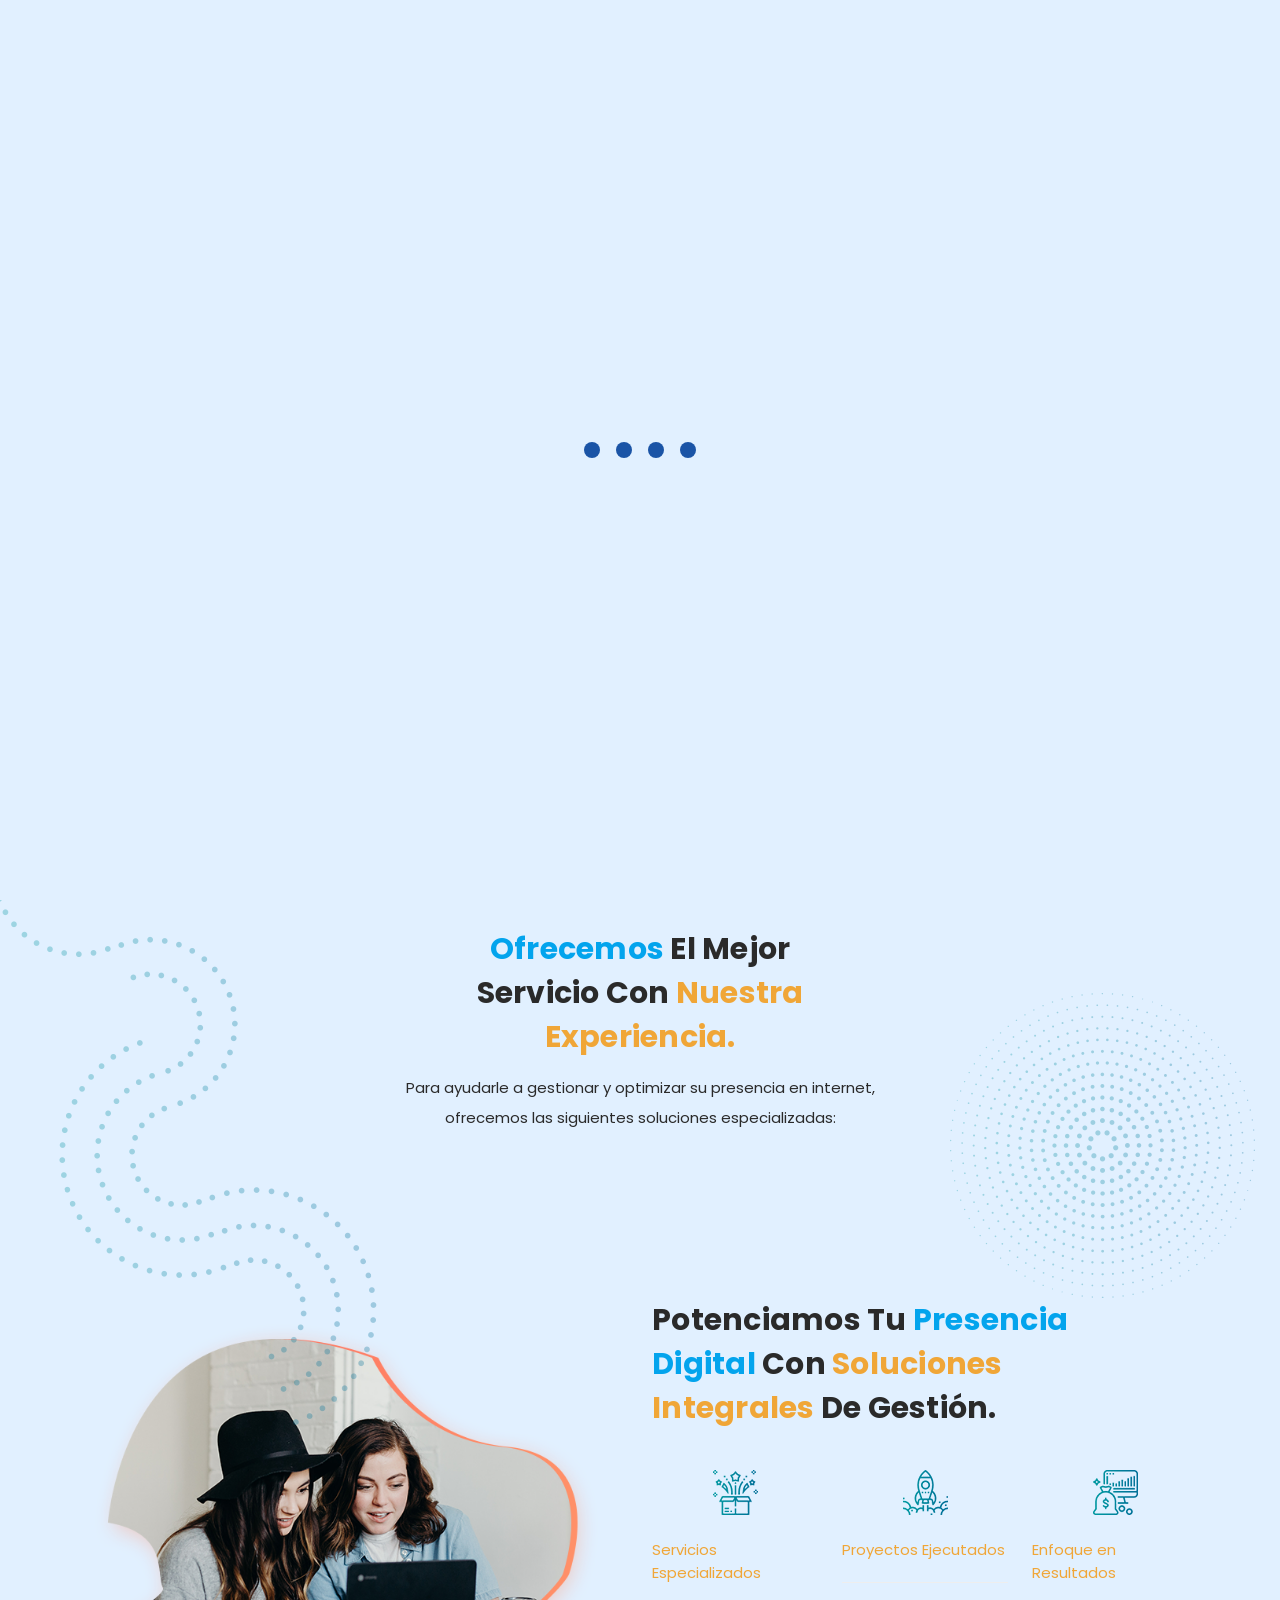
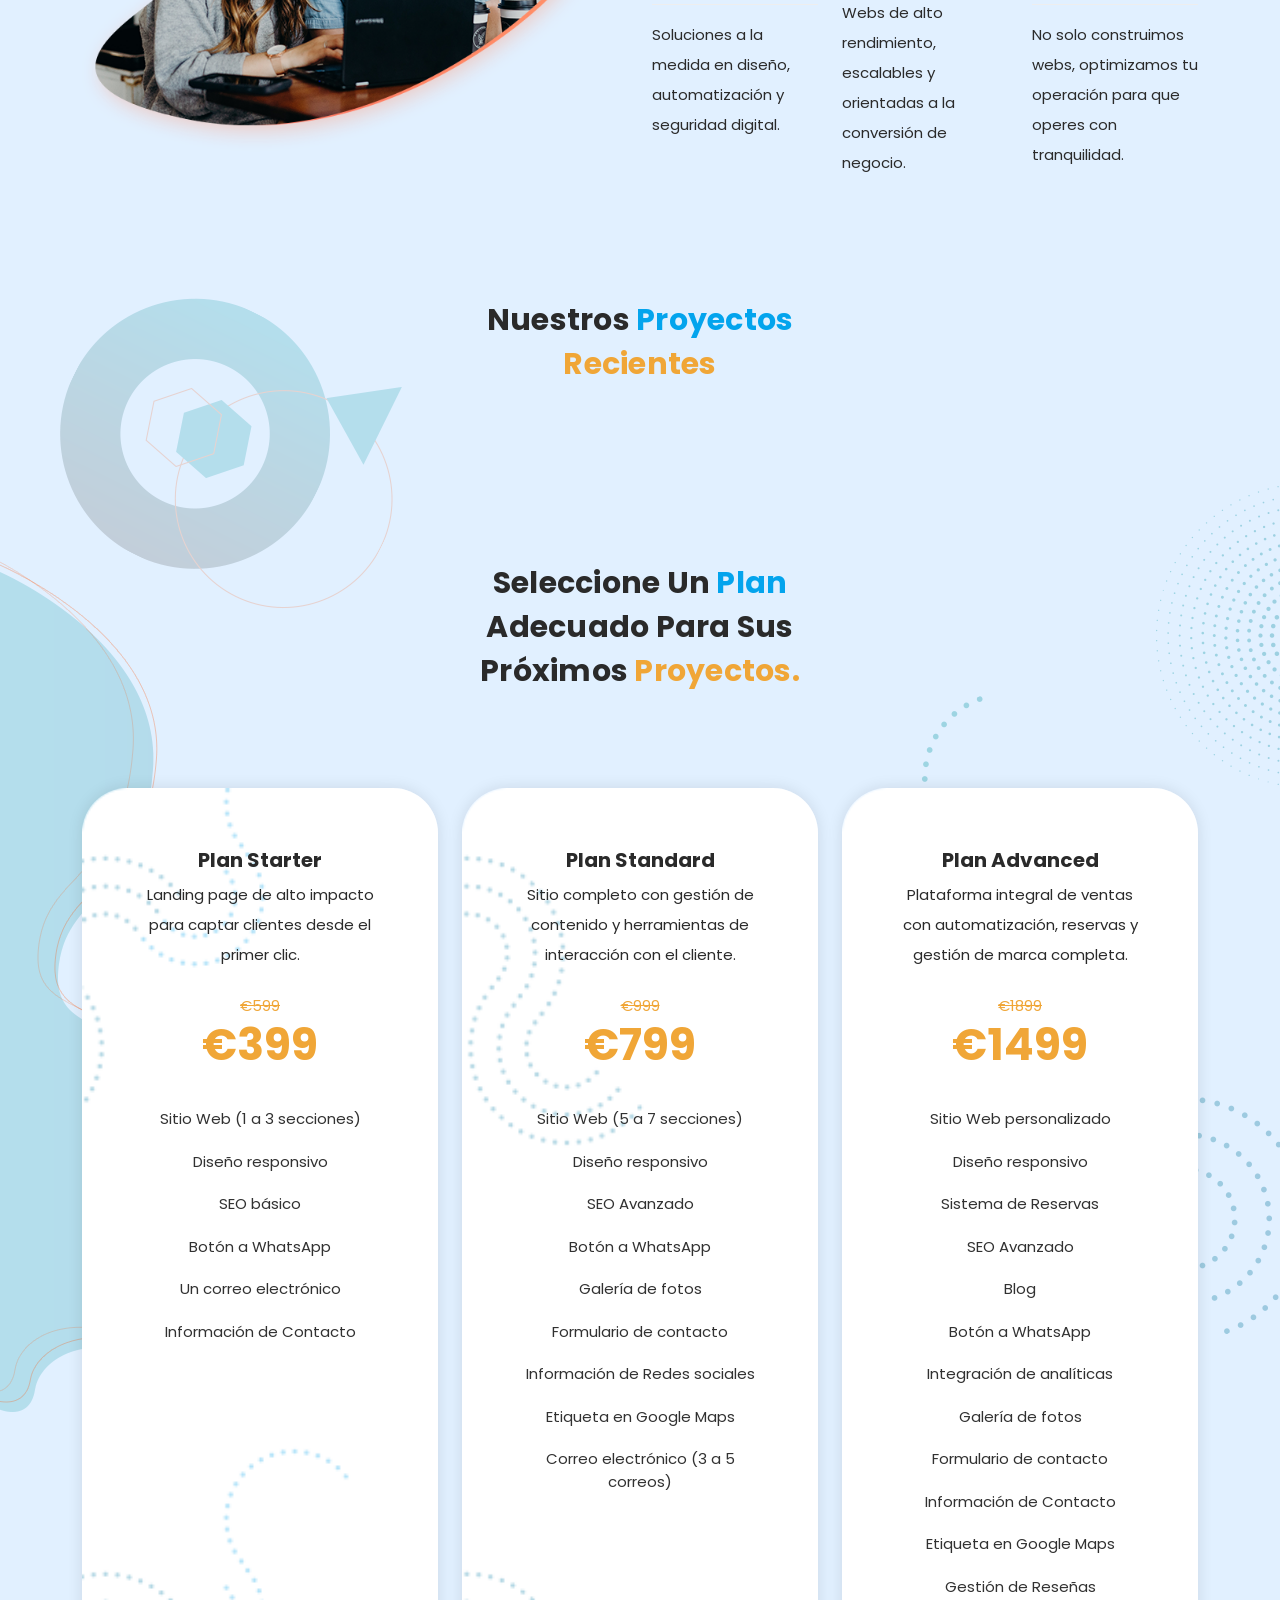
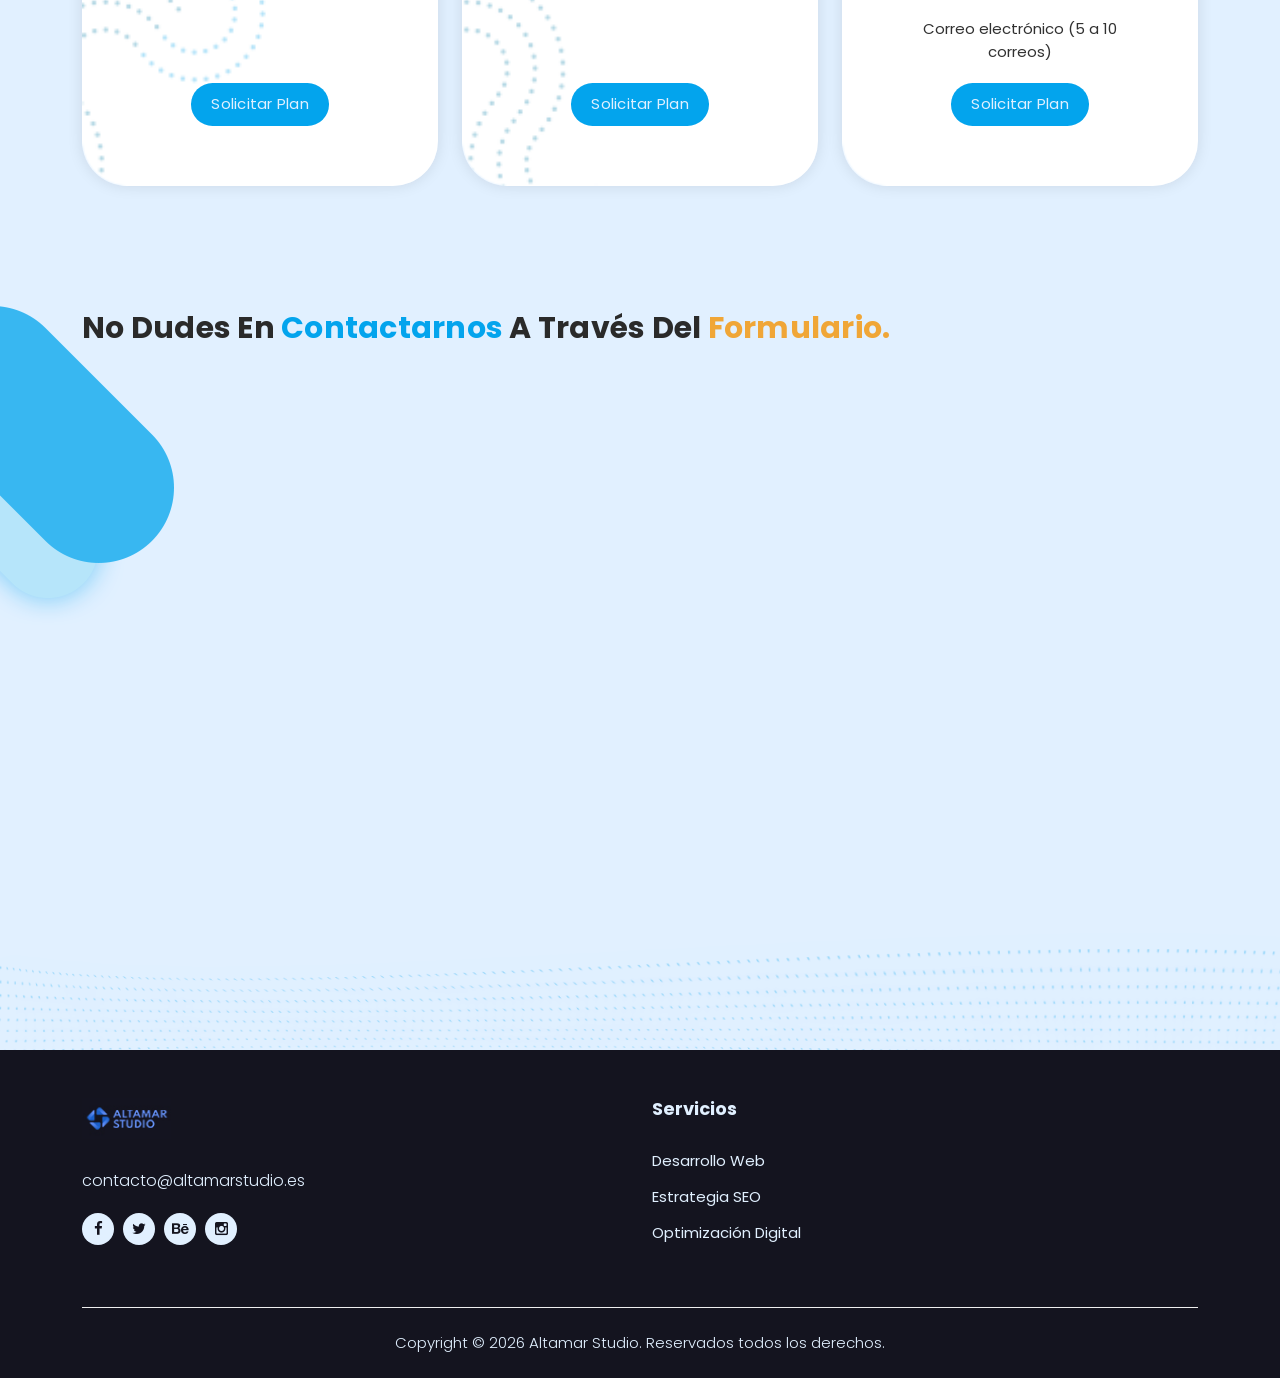
==== commit fa1fed83: "Update of index.html Add meta tags" ====
--- a/index.html
+++ b/index.html
@@ -5,20 +5,22 @@
 
   <meta charset="UTF-8">
   <meta name="viewport" content="width=device-width, initial-scale=1, shrink-to-fit=no">
+  
   <link rel="preconnect" href="https://fonts.gstatic.com">
   <link href="https://fonts.googleapis.com/css2?family=Poppins:wght@100;200;300;400;500;600;700;800;900&display=swap"
     rel="stylesheet">
 
   <!-- Title -->
-  <title>Altamar Studio - Web Development Services</title>
+  <title>Altamar Studio | Desarrollo Web</title>
   <meta name="description" content="Infraestructura y diseño web sin fronteras.">
-  <link rel="canonical" href="https://altamar-studio.github.io/">
+  <!--<link rel="canonical" href="https://altamar-studio.github.io/">-->
 
   <!-- Bootstrap core CSS -->
   <link href="vendor/bootstrap/css/bootstrap.min.css" rel="stylesheet">
 
   <!-- Favicon  -->
-  <link rel="icon" href="assets/favicon/favicon-32x32.png" type="image/x-icon">
+  <link rel="icon" href="assets/favicon/favicon.ico" type="image/x-icon">
+  <link rel="shortcut icon" href="assets/favicon/favicon.ico" type="image/x-icon">
 
   <!-- Additional CSS Files -->
   <link rel="stylesheet" href="assets/css/fontawesome.css">
@@ -30,7 +32,7 @@
 <body>
 
   <!-- ***** Preloader Start ***** -->
-  <!-- Dots animation -->
+  <!-- Dots animation Start -->
   <div id="js-preloader" class="js-preloader">
     <div class="preloader-inner">
       <span class="dot"></span>
@@ -41,6 +43,7 @@
       </div>
     </div>
   </div>
+  <!-- Dots animation End -->
   <!-- ***** Preloader End ***** -->
 
   <!-- ***** Header Area Start ***** -->
@@ -49,21 +52,23 @@
       <div class="row">
         <div class="col-12">
           <nav class="main-nav">
+
             <!-- ***** Logo Start ***** -->
             <a href="index.html" class="logo">
               <img src="assets/images/Logotipo_Horizontal.jpg" alt="Altamar Logotipo">
             </a>
             <!-- ***** Logo End ***** -->
+
             <!-- ***** Menu Start ***** -->
             <ul class="nav">
+
               <li class="scroll-to-section"><a href="#top" class="active">Inicio</a></li>
               <li class="scroll-to-section"><a href="#services">Servicios</a></li>
               <li class="scroll-to-section"><a href="#about">Nosotros</a></li>
               <li class="scroll-to-section"><a href="#portfolio">Portafolio</a></li>
-              <!--<li class="scroll-to-section"><a href="#video">Videos</a></li>-->
               <li class="scroll-to-section"><a href="#pricing">Planes</a></li>
-              <!--<li class="scroll-to-section"><a href="#contact">Contacto</a></li>-->
               <li class="scroll-to-section">
+
                 <div class="main-red-button-hover"><a href="#contact">Contacto</a></div>
               </li>
             </ul>
@@ -83,15 +88,15 @@
       <div class="row">
         <div class="col-lg-12">
           <div class="row">
+
             <div class="col-lg-6 align-self-center">
-              <!--<div class="owl-carousel owl-banner">-->
+
               <div class="item header-text">
 
                 <h6>Bienvenido a Altamar Studio</h6>
-                
+
                 <h2>Digitalizamos tu <em>negocio</em> con sitios web que <span> venden </span> por ti. </h2>
 
-                <!--<p>This is a professional looking HTML Bootstrap 5 website template brought to you by TemplateMo website.</p>-->
                 <p>Realiza tu cotización en minutos y recíbela en tu correo.</p>
 
                 <div class="down-buttons">
@@ -99,45 +104,9 @@
                     <a href="https://docs.google.com/forms/d/e/1FAIpQLScyL5mXCVUX7VAzRqWISqgRlaMwUXRSISjs0GkonQknW_xINA/viewform"
                       target="_blank">Cotizar</a>
                   </div>
-                  <!--
-                    <div class="call-button">
-                      <a href="#"><i class="fa fa-phone"></i> 442-446-8806</a>
-                    </div>
-                    -->
-                </div>
-              </div>
-
-              <!--
-                <div class="item header-text">
-                  <h6>Online Marketing</h6>
-                  <h2>Get the <em>best ideas</em> for <span>your website</span></h2>
-                  <p>You are NOT allowed to redistribute this template ZIP file on any Free CSS collection websites.
-                    Contact us for more info. Thank you.</p>
-                  <div class="down-buttons">
-                    <div class="main-blue-button-hover">
-                      <a href="#services">Our Services</a>
-                    </div>
-                    <div class="call-button">
-                      <a href="#"><i class="fa fa-phone"></i> 442-446-8806</a>
-                    </div>
-                  </div>
-                </div>
-              
-                <div class="item header-text">
-                  <h6>Video Tutorials</h6>
-                  <h2>Watch <em>our videos</em> for your <span>projects</span></h2>
-                  <p>Please <a rel="nofollow" href="https://www.paypal.me/templatemo" target="_blank">support us</a> a
-                    little via PayPal if this digital marketing HTML template is useful for you. Thank you.</p>
-                  <div class="down-buttons">
-                    <div class="main-blue-button-hover">
-                      <a href="#video">Watch Videos</a>
-                    </div>
-                    <div class="call-button">
-                      <a href="#"><i class="fa fa-phone"></i> 442-446-8806</a>
-                    </div>
-                  </div>
-                  -->
-              <!--</div>-->
+                </div>
+              </div>
+
             </div>
           </div>
         </div>
@@ -218,34 +187,6 @@
                 empresa nunca se detenga.</p>
             </div>
 
-            <!--
-            <div class="item">
-              <h4>Optimizing Speed for your web pages</h4>
-              <div class="icon"><img src="assets/images/service-icon-04.png" alt=""></div>
-              <p>Get to know more about the topic in details</p>
-            </div>
-
-            <div class="item">
-              <h4>Accessibility for mobile viewing</h4>
-              <div class="icon"><img src="assets/images/service-icon-01.png" alt=""></div>
-              <p>Get to know more about the topic in details</p>
-            </div>
-            <div class="item">
-              <h4>Content Ideas for your next project</h4>
-              <div class="icon"><img src="assets/images/service-icon-02.png" alt=""></div>
-              <p>Feel free to use this template for your business</p>
-            </div>
-            <div class="item">
-              <h4>UI &amp; UX Design &amp; Development</h4>
-              <div class="icon"><img src="assets/images/service-icon-03.png" alt=""></div>
-              <p>Get to know more about the topic in details</p>
-            </div>
-            <div class="item">
-              <h4>Discover the digital marketing trend</h4>
-              <div class="icon"><img src="assets/images/service-icon-04.png" alt=""></div>
-              <p>Get to know more about the topic in details</p>
-            </div>
-            -->
           </div>
         </div>
       </div>
@@ -264,7 +205,6 @@
         <div class="col-lg-6">
           <div class="section-heading">
             <h2>Potenciamos tu <em>presencia digital</em> con <span>soluciones integrales </span> de gestión.</h2>
-            <!--<p>Para ayudarle a gestionar y optimizar su presencia en internet, ofrecemos las siguientes soluciones especializadas:</p>-->
             <div class="row">
 
               <div class="col-lg-4">
@@ -273,7 +213,6 @@
                     <div class="icon">
                       <img src="assets/images/service-icon-01.png" alt="">
                     </div>
-                    <!--<div class="count-digit">Soluciones integrales</div>-->
                     <div class="count-title">Servicios Especializados</div>
                     <p>Soluciones a la medida en diseño, automatización y seguridad digital.</p>
                   </div>
@@ -283,10 +222,11 @@
               <div class="col-lg-4">
                 <div class="fact-item">
                   <div class="count-area-content">
+
                     <div class="icon">
                       <img src="assets/images/service-icon-02.png" alt="">
                     </div>
-                    <!--<div class="count-digit">+5 Proyectos Entregados</div>-->
+
                     <div class="count-title">Proyectos Ejecutados</div>
                     <p>Webs de alto rendimiento, escalables y orientadas a la conversión de negocio.</p>
                   </div>
@@ -299,7 +239,6 @@
                     <div class="icon">
                       <img src="assets/images/service-icon-03.png" alt="">
                     </div>
-                    <!--<div class="count-digit">+100% de enfoque en resultados</div>-->
                     <div class="count-title">Enfoque en Resultados</div>
                     <p>No solo construimos webs, optimizamos tu operación para que operes con tranquilidad.</p>
                   </div>
@@ -322,7 +261,9 @@
       <div class="row">
         <div class="col-lg-6 offset-lg-3">
           <div class="section-heading">
+
             <h2>Nuestros <em>proyectos </em> <span> recientes </span></h2>
+
             <!--<span>Our Portfolio</span>-->
           </div>
         </div>
@@ -333,7 +274,7 @@
         <div class="col-lg-12">
 
           <div class="owl-carousel owl-portfolio">
-            
+
             <div class="item">
               <div class="thumb">
                 <img src="assets/images/portfolio-01.jpg" alt="Tectónico">
@@ -376,7 +317,6 @@
               </div>
             </div>
 
-
             <div class="item">
               <div class="thumb">
                 <img src="assets/images/portfolio-04.jpg" alt="">
@@ -391,112 +331,6 @@
               </div>
             </div>
 
-            <!--
-            <div class="item">
-              <div class="thumb">
-                <img src="assets/images/portfolio-01.jpg" alt="">
-                <div class="hover-effect">
-                  <div class="inner-content">
-                    <a href="#">
-                      <h4>Fifth Project</h4>
-                    </a>
-                    <span>Digital Assets</span>
-                  </div>
-                </div>
-              </div>
-            </div>
-            <div class="item">
-              <div class="thumb">
-                <img src="assets/images/portfolio-02.jpg" alt="">
-                <div class="hover-effect">
-                  <div class="inner-content">
-                    <a href="#">
-                      <h4>Sixth Project</h4>
-                    </a>
-                    <span>SEO &amp; Marketing</span>
-                  </div>
-                </div>
-              </div>
-            </div>
-            <div class="item">
-              <div class="thumb">
-                <img src="assets/images/portfolio-03.jpg" alt="">
-                <div class="hover-effect">
-                  <div class="inner-content">
-                    <a href="#">
-                      <h4>7th Project</h4>
-                    </a>
-                    <span>SEO &amp; Marketing</span>
-                  </div>
-                </div>
-              </div>
-            </div>
-            <div class="item">
-              <div class="thumb">
-                <img src="assets/images/portfolio-04.jpg" alt="">
-                <div class="hover-effect">
-                  <div class="inner-content">
-                    <a href="#">
-                      <h4>8th Project</h4>
-                    </a>
-                    <span>SEO &amp; Marketing</span>
-                  </div>
-                </div>
-              </div>
-            </div>
-            <div class="item">
-              <div class="thumb">
-                <img src="assets/images/portfolio-01.jpg" alt="">
-                <div class="hover-effect">
-                  <div class="inner-content">
-                    <a href="#">
-                      <h4>9th Project</h4>
-                    </a>
-                    <span>SEO &amp; Marketing</span>
-                  </div>
-                </div>
-              </div>
-            </div>
-            <div class="item">
-              <div class="thumb">
-                <img src="assets/images/portfolio-02.jpg" alt="">
-                <div class="hover-effect">
-                  <div class="inner-content">
-                    <a href="#">
-                      <h4>Project Ten</h4>
-                    </a>
-                    <span>SEO &amp; Marketing</span>
-                  </div>
-                </div>
-              </div>
-            </div>
-            <div class="item">
-              <div class="thumb">
-                <img src="assets/images/portfolio-03.jpg" alt="">
-                <div class="hover-effect">
-                  <div class="inner-content">
-                    <a href="#">
-                      <h4>Project Eleven</h4>
-                    </a>
-                    <span>SEO &amp; Marketing</span>
-                  </div>
-                </div>
-              </div>
-            </div>
-            <div class="item">
-              <div class="thumb">
-                <img src="assets/images/portfolio-04.jpg" alt="">
-                <div class="hover-effect">
-                  <div class="inner-content">
-                    <a href="#">
-                      <h4>12th Project</h4>
-                    </a>
-                    <span>SEO &amp; Marketing</span>
-                  </div>
-                </div>
-              </div>
-            </div>
-            -->
           </div>
         </div>
       </div>
@@ -548,7 +382,8 @@
           <div class="item second-item">
             <!--<h4>Standard Plan</h4>-->
             <h4>Plan Standard</h4>
-            <p style="margin-top: 8px;">Sitio completo con gestión de contenido y herramientas de interacción con el cliente.</p>
+            <p style="margin-top: 8px;">Sitio completo con gestión de contenido y herramientas de interacción con el
+              cliente.</p>
             <em>€999</em>
             <span>€799</span>
             <ul>
@@ -573,7 +408,8 @@
           <div class="item third-item">
             <!--<h4>Advanced Plan</h4>-->
             <h4>Plan Advanced</h4>
-            <p style="margin-top: 8px;">Plataforma integral de ventas con automatización, reservas y gestión de marca completa.</p>
+            <p style="margin-top: 8px;">Plataforma integral de ventas con automatización, reservas y gestión de marca
+              completa.</p>
             <em>€1899</em>
             <span>€1499</span>
             <ul>
@@ -602,163 +438,6 @@
     </div>
   </div>
 
-  <!-- SEO Section -->
-  <!--
-  <div id="subscribe" class="subscribe">
-    <div class="container">
-      <div class="row">
-        <div class="col-lg-12">
-          <div class="inner-content">
-            <div class="row">
-              <div class="col-lg-10 offset-lg-1">
-                <h2>Know Your Website SEO Score by Email</h2>
-                <form id="subscribe" action="" method="get">
-                  <input type="text" name="website" id="website" placeholder="Your Website URL" required="">
-                  <input type="text" name="email" id="email" pattern="[^ @]*@[^ @]*" placeholder="Your Email"
-                    required="">
-                  <button type="submit" id="form-submit" class="main-button ">Subscribe</button>
-                </form>
-              </div>
-            </div>
-          </div>
-        </div>
-      </div>
-    </div>
-  </div>
-  -->
-
-  <!-- Videos Section -->
-  <!--
-  <div id="video" class="our-videos section">
-    <div class="videos-left-dec">
-      <img src="assets/images/videos-left-dec.png" alt="">
-    </div>
-    <div class="videos-right-dec">
-      <img src="assets/images/videos-right-dec.png" alt="">
-    </div>
-    <div class="container">
-      <div class="row">
-        <div class="col-lg-12">
-          <div class="naccs">
-            <div class="grid">
-              <div class="row">
-                <div class="col-lg-8">
-                  <ul class="nacc">
-                    <li class="active">
-                      <div>
-                        <div class="thumb">
-                          <iframe width="100%" height="auto" src="https://www.youtube.com/embed/JynGuQx4a1Y"
-                            title="YouTube video player" frameborder="0"
-                            allow="accelerometer; autoplay; clipboard-write; encrypted-media; gyroscope; picture-in-picture"
-                            allowfullscreen></iframe>
-                          <div class="overlay-effect">
-                            <a href="#">
-                              <h4>Project One</h4>
-                            </a>
-                            <span>SEO &amp; Marketing</span>
-                          </div>
-                        </div>
-                      </div>
-                    </li>
-                    <li>
-                      <div>
-                        <div class="thumb">
-                          <iframe width="100%" height="auto" src="https://www.youtube.com/embed/RdJBSFpcO4M"
-                            title="YouTube video player" frameborder="0"
-                            allow="accelerometer; autoplay; clipboard-write; encrypted-media; gyroscope; picture-in-picture"
-                            allowfullscreen></iframe>
-                          <div class="overlay-effect">
-                            <a href="#">
-                              <h4>Second Project</h4>
-                            </a>
-                            <span>Advertising &amp; Marketing</span>
-                          </div>
-                        </div>
-                      </div>
-                    </li>
-                    <li>
-                      <div>
-                        <div class="thumb">
-                          <iframe width="100%" height="auto" src="https://www.youtube.com/embed/ZlfAjbQiL78"
-                            title="YouTube video player" frameborder="0"
-                            allow="accelerometer; autoplay; clipboard-write; encrypted-media; gyroscope; picture-in-picture"
-                            allowfullscreen></iframe>
-                          <div class="overlay-effect">
-                            <a href="#">
-                              <h4>Project Three</h4>
-                            </a>
-                            <span>Digital &amp; Marketing</span>
-                          </div>
-                        </div>
-                      </div>
-                    </li>
-                    <li>
-                      <div>
-                        <div class="thumb">
-                          <iframe width="100%" height="auto" src="https://www.youtube.com/embed/mx1WseE7-0Y"
-                            title="YouTube video player" frameborder="0"
-                            allow="accelerometer; autoplay; clipboard-write; encrypted-media; gyroscope; picture-in-picture"
-                            allowfullscreen></iframe>
-                          <div class="overlay-effect">
-                            <a href="#">
-                              <h4>Fourth Project</h4>
-                            </a>
-                            <span>SEO &amp; Advertising</span>
-                          </div>
-                        </div>
-                      </div>
-                    </li>
-                  </ul>
-                </div>
-                <div class="col-lg-4">
-                  <div class="menu">
-                    <div class="active">
-                      <div class="thumb">
-                        <img src="assets/images/video-thumb-01.png" alt="">
-                        <div class="inner-content">
-                          <h4>Project One</h4>
-                          <span>SEO &amp; Marketing</span>
-                        </div>
-                      </div>
-                    </div>
-                    <div>
-                      <div class="thumb">
-                        <img src="assets/images/video-thumb-02.png" alt="">
-                        <div class="inner-content">
-                          <h4>Second Project</h4>
-                          <span>Advertising &amp; Marketing</span>
-                        </div>
-                      </div>
-                    </div>
-                    <div>
-                      <div class="thumb">
-                        <img src="assets/images/video-thumb-03.png" alt="Marketing">
-                        <div class="inner-content">
-                          <h4>Project Three</h4>
-                          <span>Digital &amp; Marketing</span>
-                        </div>
-                      </div>
-                    </div>
-                    <div>
-                      <div class="thumb">
-                        <img src="assets/images/video-thumb-04.png" alt="SEO Work">
-                        <div class="inner-content">
-                          <h4>Fourth Project</h4>
-                          <span>SEO &amp; Advertising</span>
-                        </div>
-                      </div>
-                    </div>
-                  </div>
-                </div>
-              </div>
-            </div>
-          </div>
-        </div>
-      </div>
-    </div>
-  </div>
-  -->
-
   <!-- Contact Section -->
   <div id="contact" class="contact-us section">
     <div class="container">
@@ -772,64 +451,12 @@
               src="https://docs.google.com/forms/d/e/1FAIpQLScyL5mXCVUX7VAzRqWISqgRlaMwUXRSISjs0GkonQknW_xINA/viewform?embedded=true"
               style="width: 100%; height: 512px;">
             </iframe>
-            <!--
-            <div id="map">
-              <iframe
-                src="https://maps.google.com/maps?q=Av.+L%C3%BAcio+Costa,+Rio+de+Janeiro+-+RJ,+Brazil&t=&z=13&ie=UTF8&iwloc=&output=embed"
-                width="100%" height="360px" frameborder="0" style="border:0" allowfullscreen=""></iframe>
-            </div>
-            -->
-            <!--
-            <div class="info">
-              <span><i class="fa fa-phone"></i> <a href="#">010-020-0340<br>090-080-0760</a></span>
-              <span><i class="fa fa-envelope"></i> <a href="#">altarmarstudio@gmail.com <br>mail@company.com </a></span>
-            </div>
-            -->
-          </div>
-        </div>
-
-        <!--
-        <div class="col-lg-5 align-self-center">
-          <form id="contact" action="" method="get">
-            <div class="row">
-              <div class="col-lg-12">
-                <fieldset>
-                  <input type="name" name="name" id="name" placeholder="Name" autocomplete="on" required>
-                </fieldset>
-              </div>
-              <div class="col-lg-12">
-                <fieldset>
-                  <input type="surname" name="surname" id="surname" placeholder="Surname" autocomplete="on" required>
-                </fieldset>
-              </div>
-              <div class="col-lg-12">
-                <fieldset>
-                  <input type="text" name="email" id="email" pattern="[^ @]*@[^ @]*" placeholder="Your Email"
-                    required="">
-                </fieldset>
-              </div>
-              <div class="col-lg-12">
-                <fieldset>
-                  <input type="text" name="website" id="website" placeholder="Your Website URL" required="">
-                </fieldset>
-              </div>
-              <div class="col-lg-12">
-                <fieldset>
-                  <button type="submit" id="form-submit" class="main-button">Submit Request</button>
-                </fieldset>
-              </div>
-            </div>
-          </form>
-        </div>
-        -->
-
-      </div>
-    </div>
-    <!--
-    <div class="contact-dec">
-      <img src="assets/images/contact-dec.png" alt="">
-    </div>
-    -->
+          </div>
+        </div>
+
+      </div>
+    </div>
+
     <div class="contact-left-dec">
       <img src="assets/images/contact-left-dec.png" alt="">
     </div>
@@ -848,7 +475,7 @@
             <div class="logo">
               <a href="#"><img src="assets/images/Logotipo_Web.jpg" alt="Altamar Logotipo"></a>
             </div>
-            <a href="mailto:altarmarstudio@gmail.com">altarmarstudio@gmail.com</a>
+            <a href="mailto:contacto@altamarstudio.es">contacto@altamarstudio.es</a>
             <ul>
               <!---->
               <li><a href=""><i class="fa fa-facebook"></i></a></li>
@@ -865,44 +492,14 @@
             <ul>
               <li><a href="#services">Desarrollo Web</a></li>
               <li><a href="#services">Estrategia SEO</a></li>
-              <!--<li><a href="#">Business Growth</a></li>-->
-              <!--<li><a href="#">Social Media Managment</a></li>-->
               <li><a href="#services">Optimización Digital</a></li>
             </ul>
           </div>
         </div>
-        <!--
-        <div class="col-lg-3">
-          <div class="community footer-item">
-            <h4>Community</h4>
-            <ul>
-              <li><a href="#">Digital Marketing</a></li>
-              <li><a href="#">Business Ideas</a></li>
-              <li><a href="#">Website Checkup</a></li>
-              <li><a href="#">Page Speed Test</a></li>
-            </ul>
-          </div>
-        </div>
-        -->
-        <!--
-        <div class="col-lg-3">
-          <div class="subscribe-newsletters footer-item">
-            <h4>Subscribe Newsletters</h4>
-            <p>Get our latest news and ideas to your inbox</p>
-            <form action="#" method="get">
-              <input type="text" name="email" id="email" pattern="[^ @]*@[^ @]*" placeholder="Your Email" required="">
-              <button type="submit" id="form-submit" class="main-button "><i class="fa fa-paper-plane-o"></i></button>
-            </form>
-          </div>
-        </div>
-        -->
+
         <div class="col-lg-12">
           <div class="copyright">
-            <p>Copyright © 2026 Altamar Studio. Reservados todos los derechos.
-              <!--<br>
-              Designed by <a rel="nofollow" href="https://templatemo.com" title="free CSS templates">TemplateMo</a>
-              -->
-            </p>
+            <p>Copyright © 2026 Altamar Studio. Reservados todos los derechos.</p>
           </div>
         </div>
       </div>
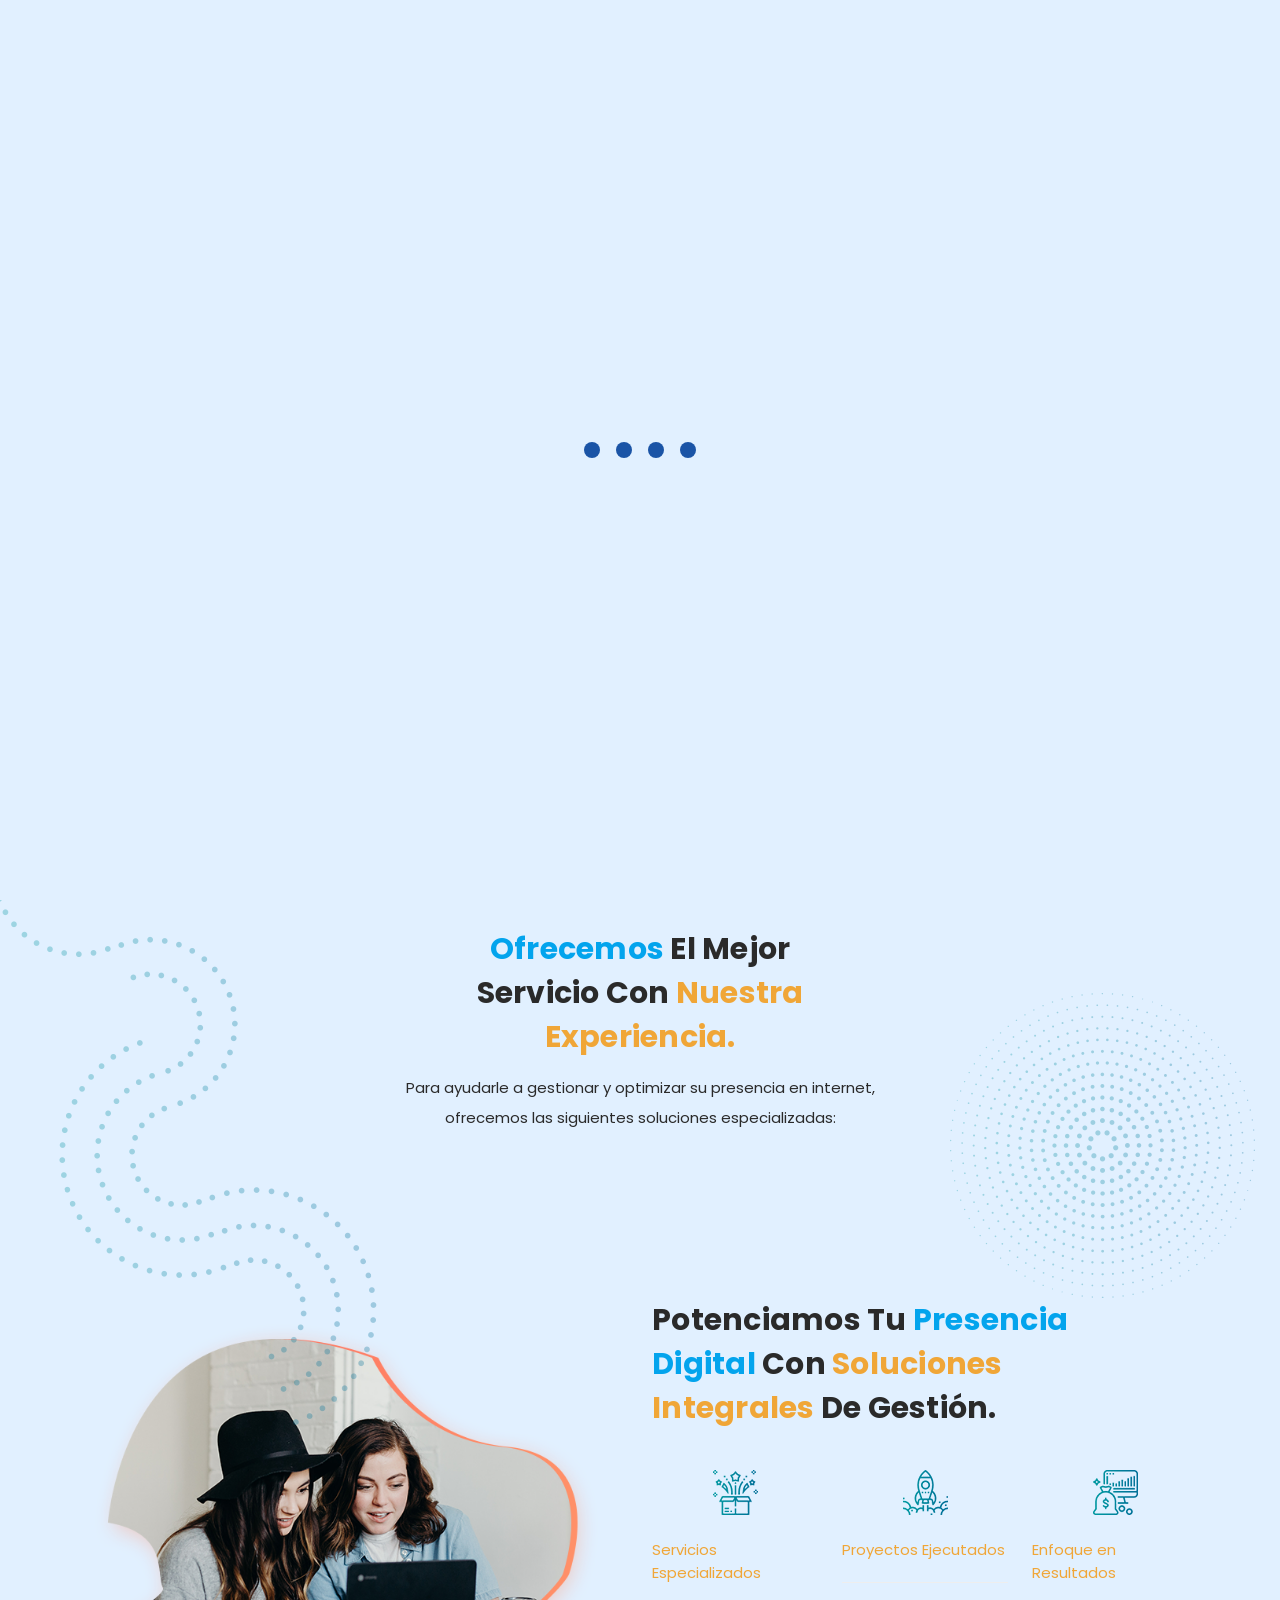
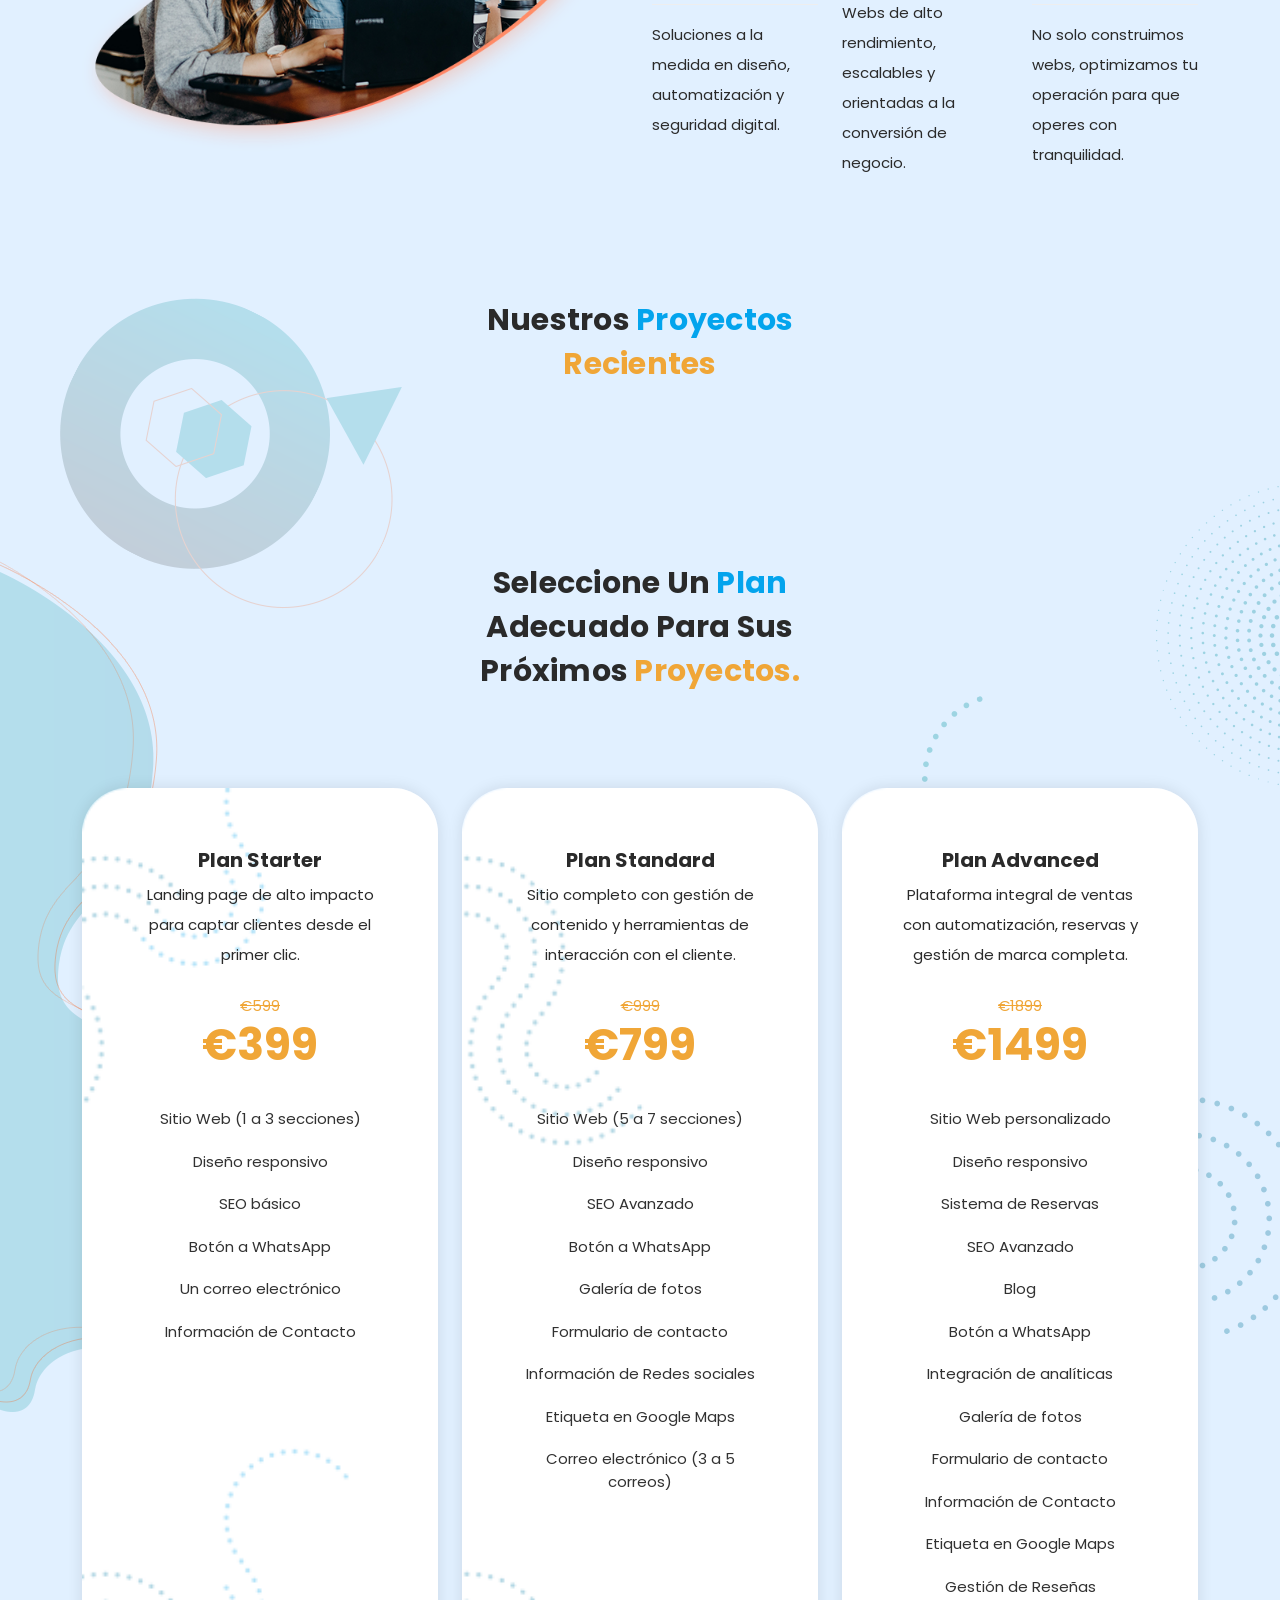
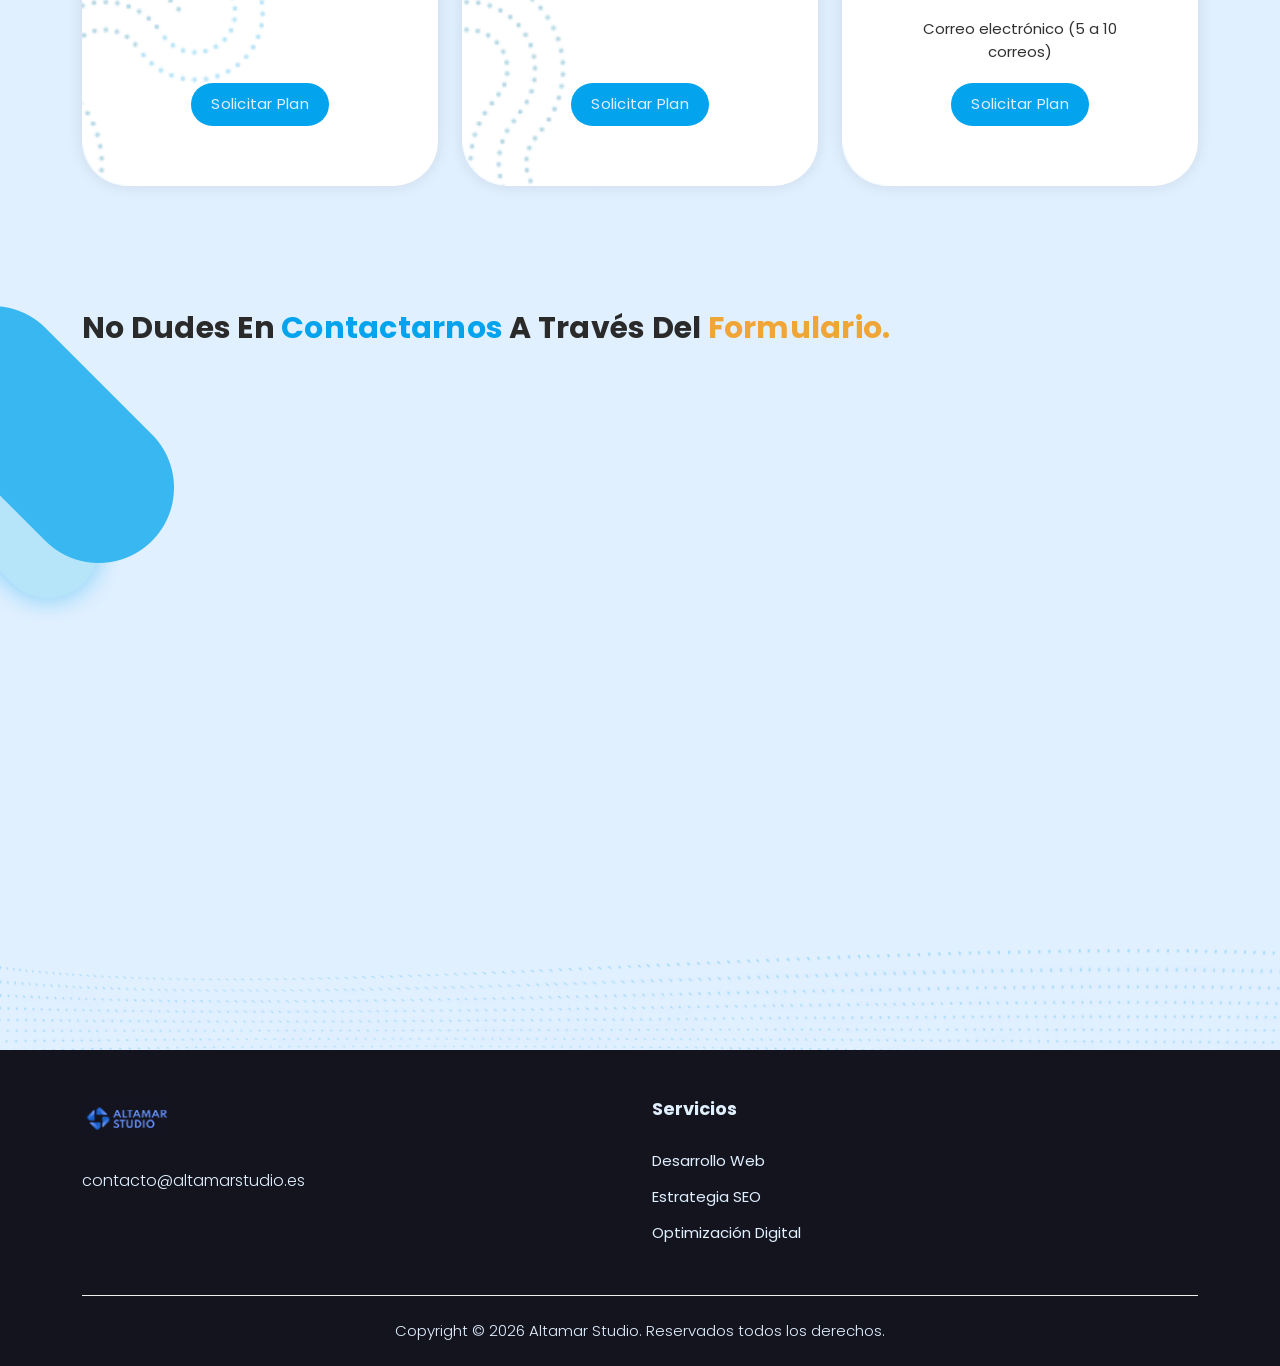
==== commit cd86b4eb: "Update index.html" ====
--- a/index.html
+++ b/index.html
@@ -13,6 +13,7 @@
   <!-- Title -->
   <title>Altamar Studio | Desarrollo Web</title>
   <meta name="description" content="Infraestructura y diseño web sin fronteras.">
+  <link rel="canonical" href="https://www.altamarstudio.es/">
   <!--<link rel="canonical" href="https://altamar-studio.github.io/">-->
 
   <!-- Bootstrap core CSS -->
@@ -477,11 +478,12 @@
             </div>
             <a href="mailto:contacto@altamarstudio.es">contacto@altamarstudio.es</a>
             <ul>
-              <!---->
+              <!--
               <li><a href=""><i class="fa fa-facebook"></i></a></li>
               <li><a href=""><i class="fa fa-twitter"></i></a></li>
               <li><a href=""><i class="fa fa-behance"></i></a></li>
               <li><a href=""><i class="fa fa-instagram"></i></a></li>
+              -->
             </ul>
           </div>
         </div>
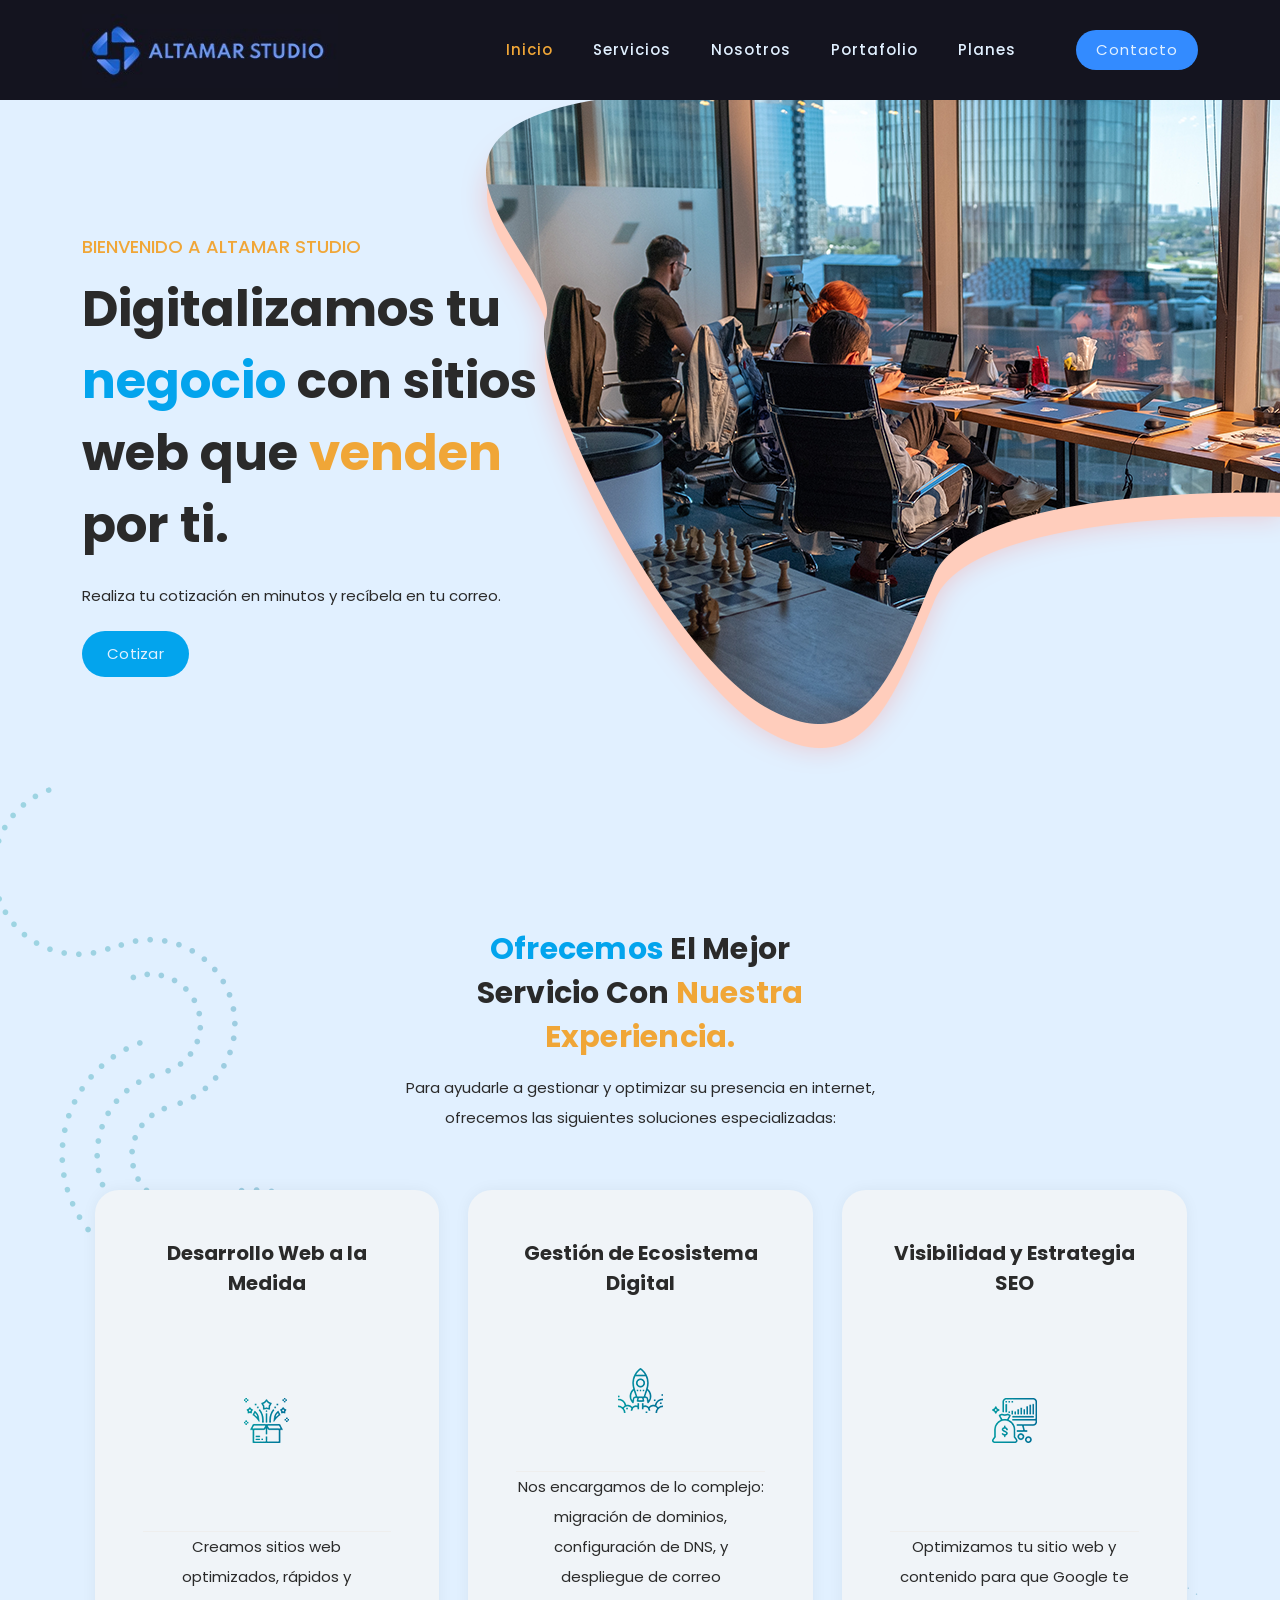
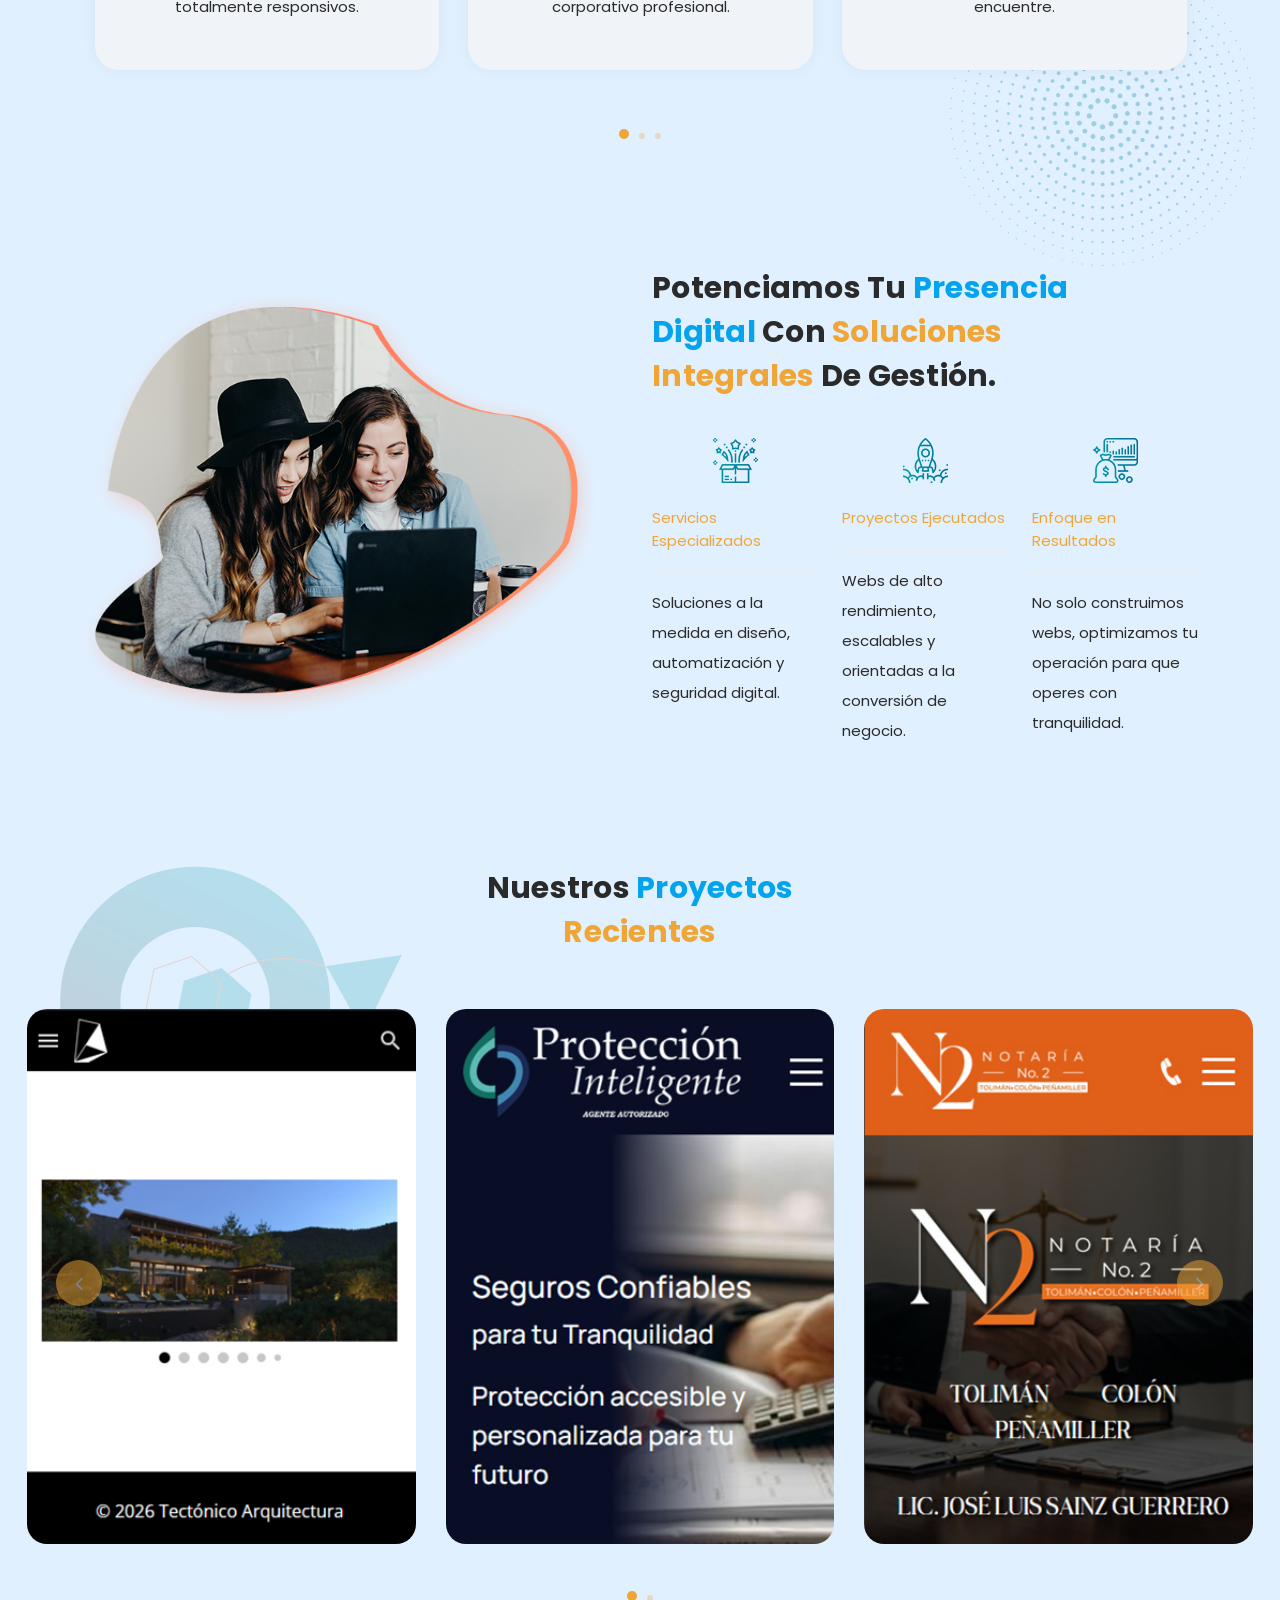
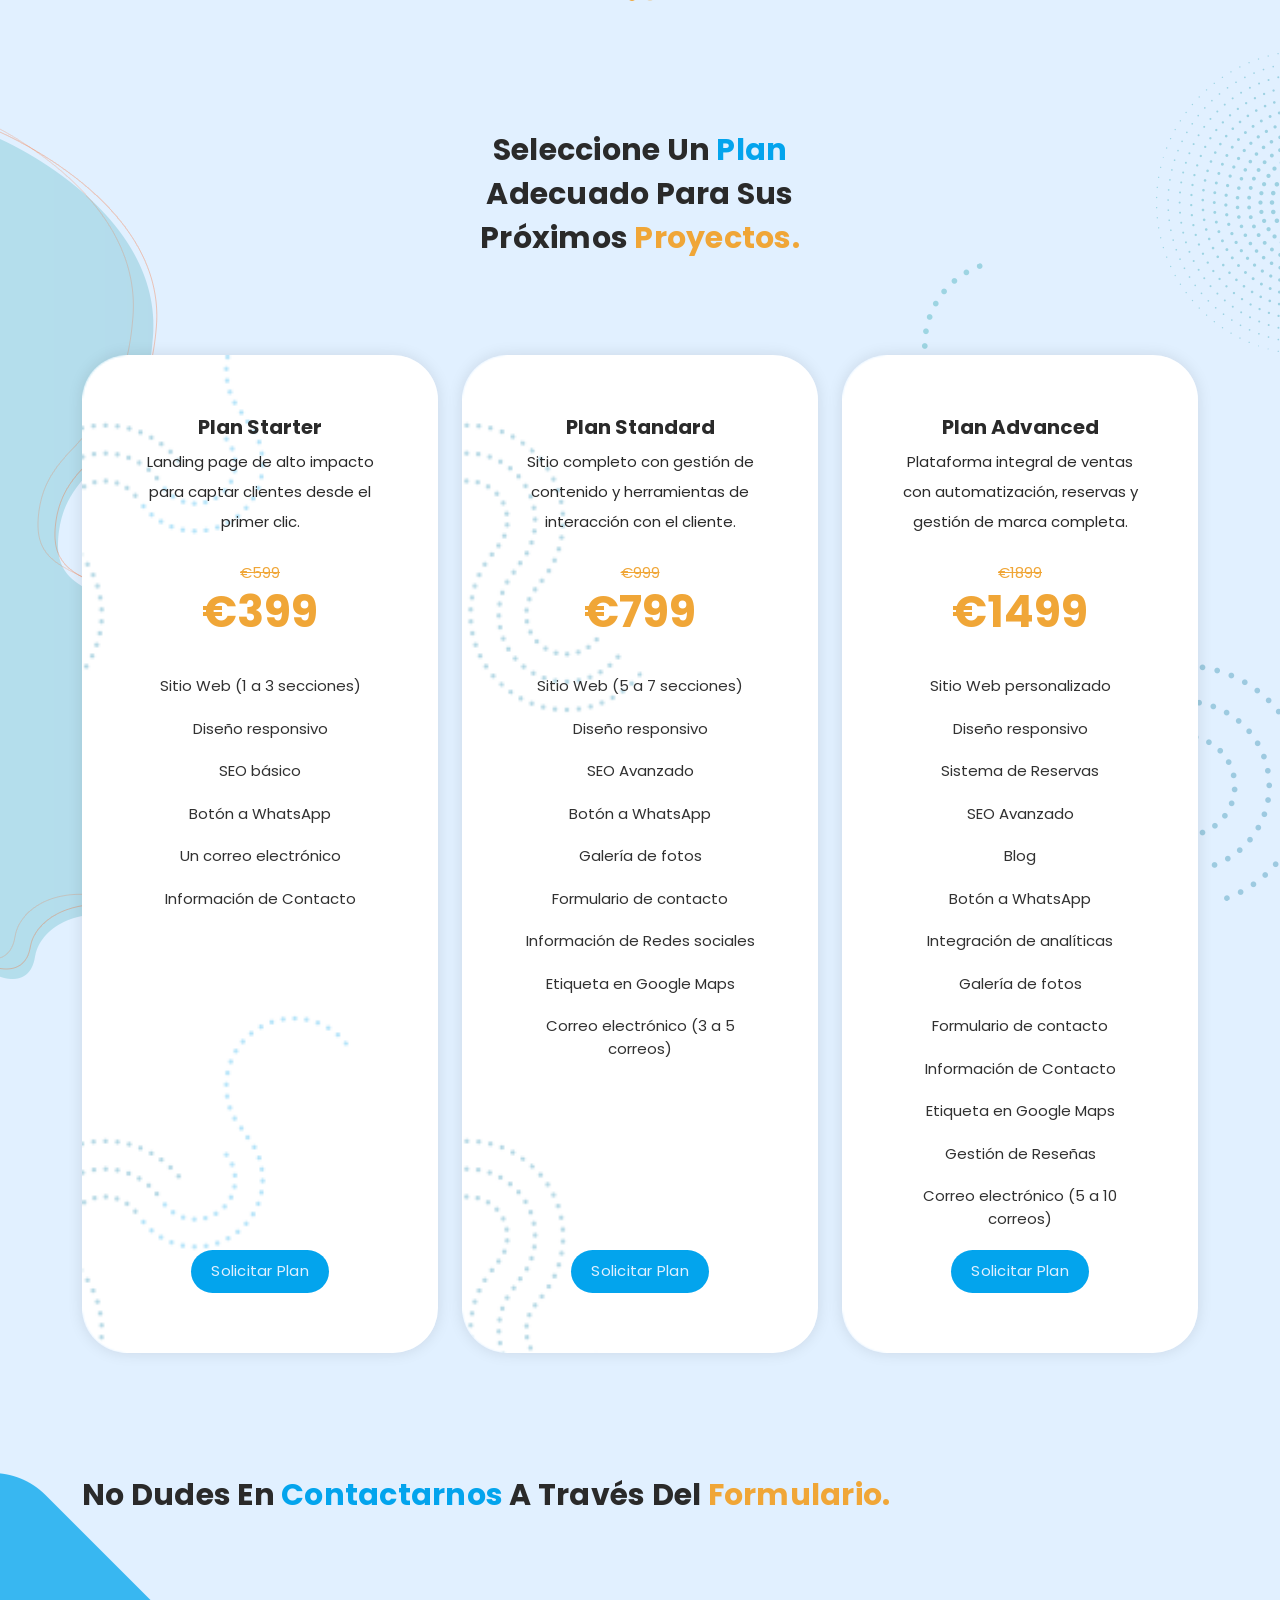
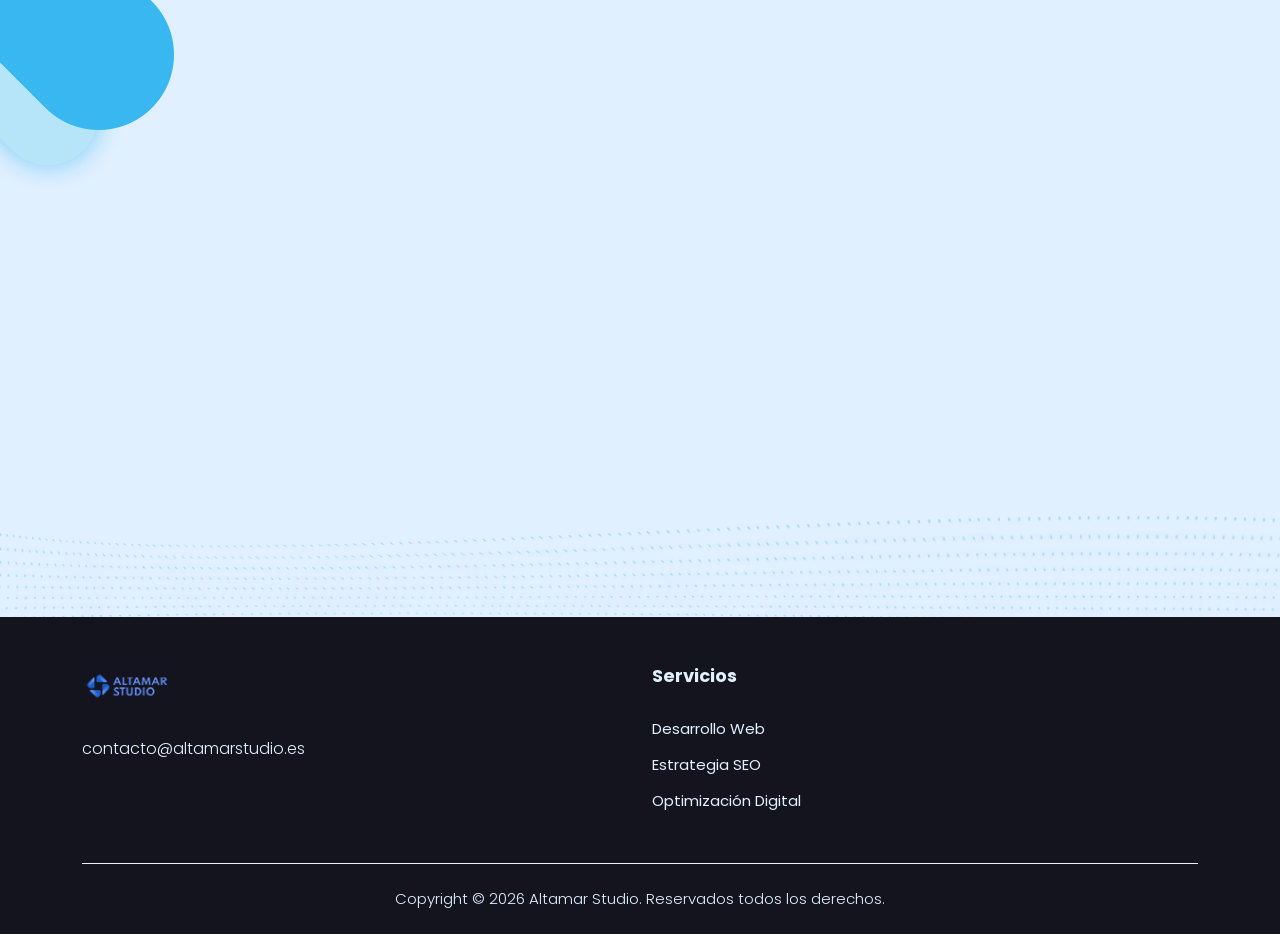
==== commit 261c7720: "Update index.html tags and javascript" ====
--- a/index.html
+++ b/index.html
@@ -14,7 +14,6 @@
   <title>Altamar Studio | Desarrollo Web</title>
   <meta name="description" content="Infraestructura y diseño web sin fronteras.">
   <link rel="canonical" href="https://www.altamarstudio.es/">
-  <!--<link rel="canonical" href="https://altamar-studio.github.io/">-->
 
   <!-- Bootstrap core CSS -->
   <link href="vendor/bootstrap/css/bootstrap.min.css" rel="stylesheet">
@@ -63,14 +62,13 @@
             <!-- ***** Menu Start ***** -->
             <ul class="nav">
 
-              <li class="scroll-to-section"><a href="#top" class="active">Inicio</a></li>
-              <li class="scroll-to-section"><a href="#services">Servicios</a></li>
-              <li class="scroll-to-section"><a href="#about">Nosotros</a></li>
-              <li class="scroll-to-section"><a href="#portfolio">Portafolio</a></li>
-              <li class="scroll-to-section"><a href="#pricing">Planes</a></li>
+              <li class="scroll-to-section"><a href="#inicio" class="active">Inicio</a></li>
+              <li class="scroll-to-section"><a href="#servicios">Servicios</a></li>
+              <li class="scroll-to-section"><a href="#nosotros">Nosotros</a></li>
+              <li class="scroll-to-section"><a href="#portafolio">Portafolio</a></li>
+              <li class="scroll-to-section"><a href="#planes">Planes</a></li>
               <li class="scroll-to-section">
-
-                <div class="main-red-button-hover"><a href="#contact">Contacto</a></div>
+                <div class="main-red-button-hover"><a href="#contacto">Contacto</a></div>
               </li>
             </ul>
             <a class='menu-trigger'>
@@ -84,7 +82,7 @@
   </header>
 
   <!-- ***** Header Area End ***** -->
-  <div class="main-banner" id="top">
+  <div class="main-banner" id="inicio">
     <div class="container">
       <div class="row">
         <div class="col-lg-12">
@@ -116,7 +114,7 @@
   </div>
 
   <!-- Servicios -->
-  <div id="services" class="our-services section">
+  <div id="servicios" class="our-services section">
     <div class="services-right-dec">
       <img src="assets/images/services-right-dec.png" alt="">
     </div>
@@ -195,7 +193,7 @@
   </div>
 
   <!-- About us -->
-  <div id="about" class="about-us section">
+  <div id="nosotros" class="about-us section">
     <div class="container">
       <div class="row">
         <div class="col-lg-6 align-self-center">
@@ -254,7 +252,7 @@
   </div>
 
   <!-- Portafolio - Projects -->
-  <div id="portfolio" class="our-portfolio section">
+  <div id="portafolio" class="our-portfolio section">
     <div class="portfolio-left-dec">
       <img src="assets/images/portfolio-left-dec.png" alt="">
     </div>
@@ -339,7 +337,7 @@
   </div>
 
   <!-- Precios -->
-  <div id="pricing" class="pricing-tables">
+  <div id="planes" class="pricing-tables">
     <div class="tables-left-dec">
       <img src="assets/images/tables-left-dec.png" alt="">
     </div>
@@ -440,7 +438,7 @@
   </div>
 
   <!-- Contact Section -->
-  <div id="contact" class="contact-us section">
+  <div id="contacto" class="contact-us section">
     <div class="container">
       <div class="row">
         <div class="col-lg-12">
@@ -492,16 +490,16 @@
           <div class="services footer-item">
             <h4>Servicios</h4>
             <ul>
-              <li><a href="#services">Desarrollo Web</a></li>
-              <li><a href="#services">Estrategia SEO</a></li>
-              <li><a href="#services">Optimización Digital</a></li>
+              <li><a href="#servicios">Desarrollo Web</a></li>
+              <li><a href="#servicios">Estrategia SEO</a></li>
+              <li><a href="#servicios">Optimización Digital</a></li>
             </ul>
           </div>
         </div>
 
         <div class="col-lg-12">
           <div class="copyright">
-            <p>Copyright © 2026 Altamar Studio. Reservados todos los derechos.</p>
+            <p>Copyright © <span id="year">2026</span> Altamar Studio. Reservados todos los derechos.</p>
           </div>
         </div>
       </div>
@@ -536,6 +534,16 @@
       }
     });
   </script>
+
+  <script>
+    document.addEventListener("DOMContentLoaded", function() {
+      const yearSpan = document.getElementById("year");
+      if (yearSpan) {
+        yearSpan.textContent = new Date().getFullYear();
+      }
+    });
+  </script>
+
 </body>
 
 </html>
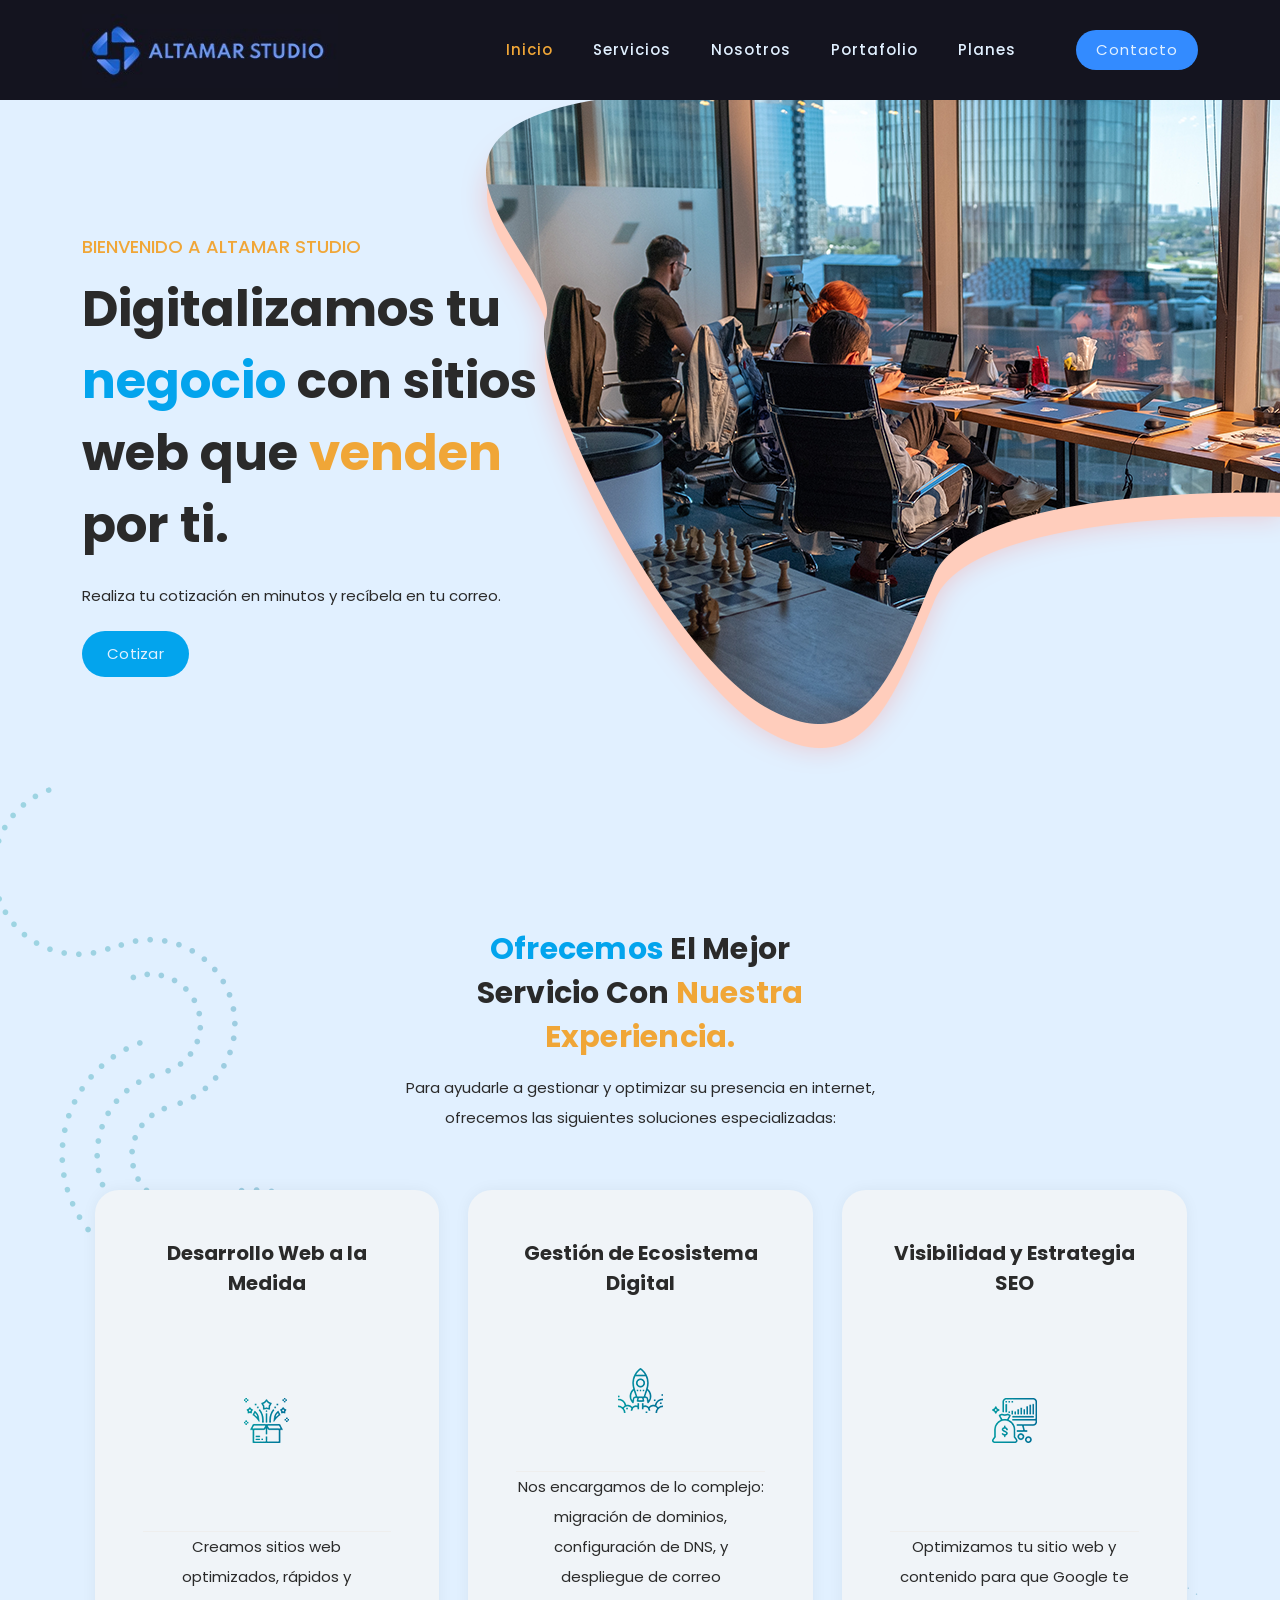
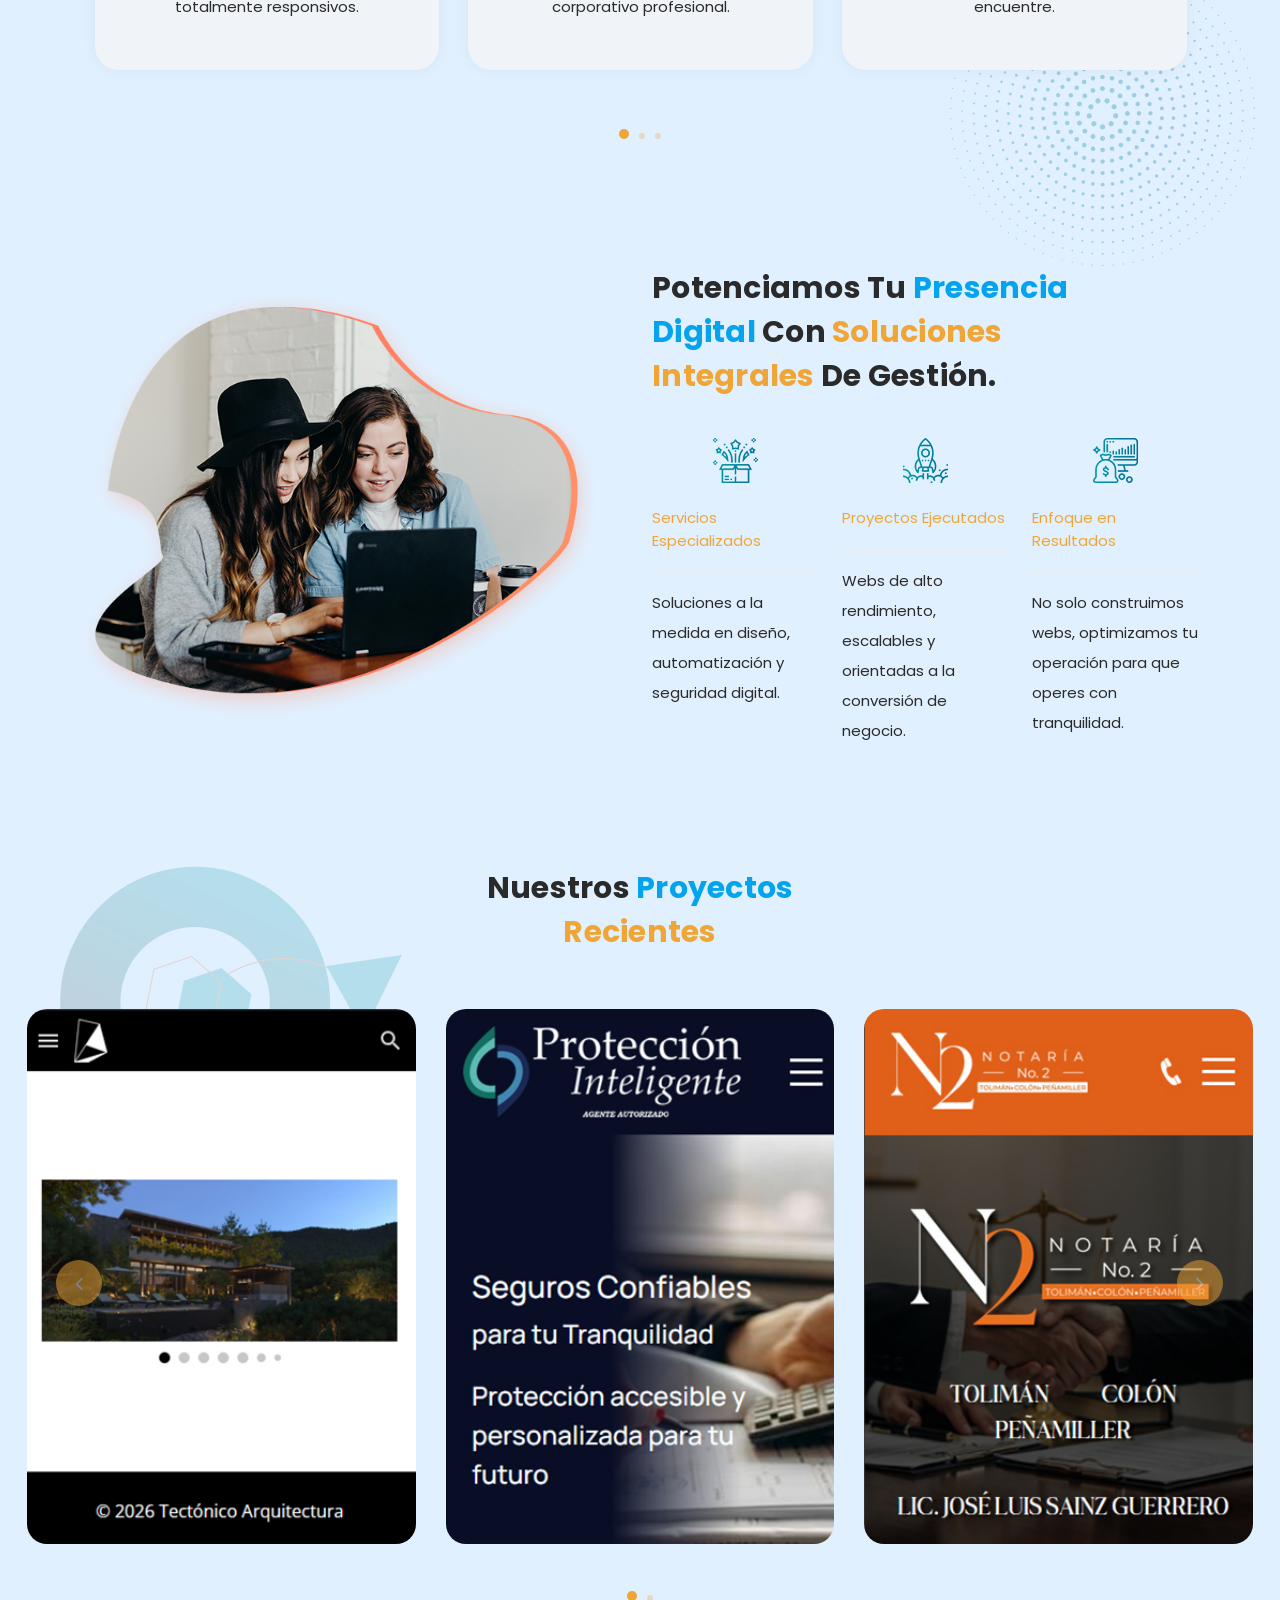
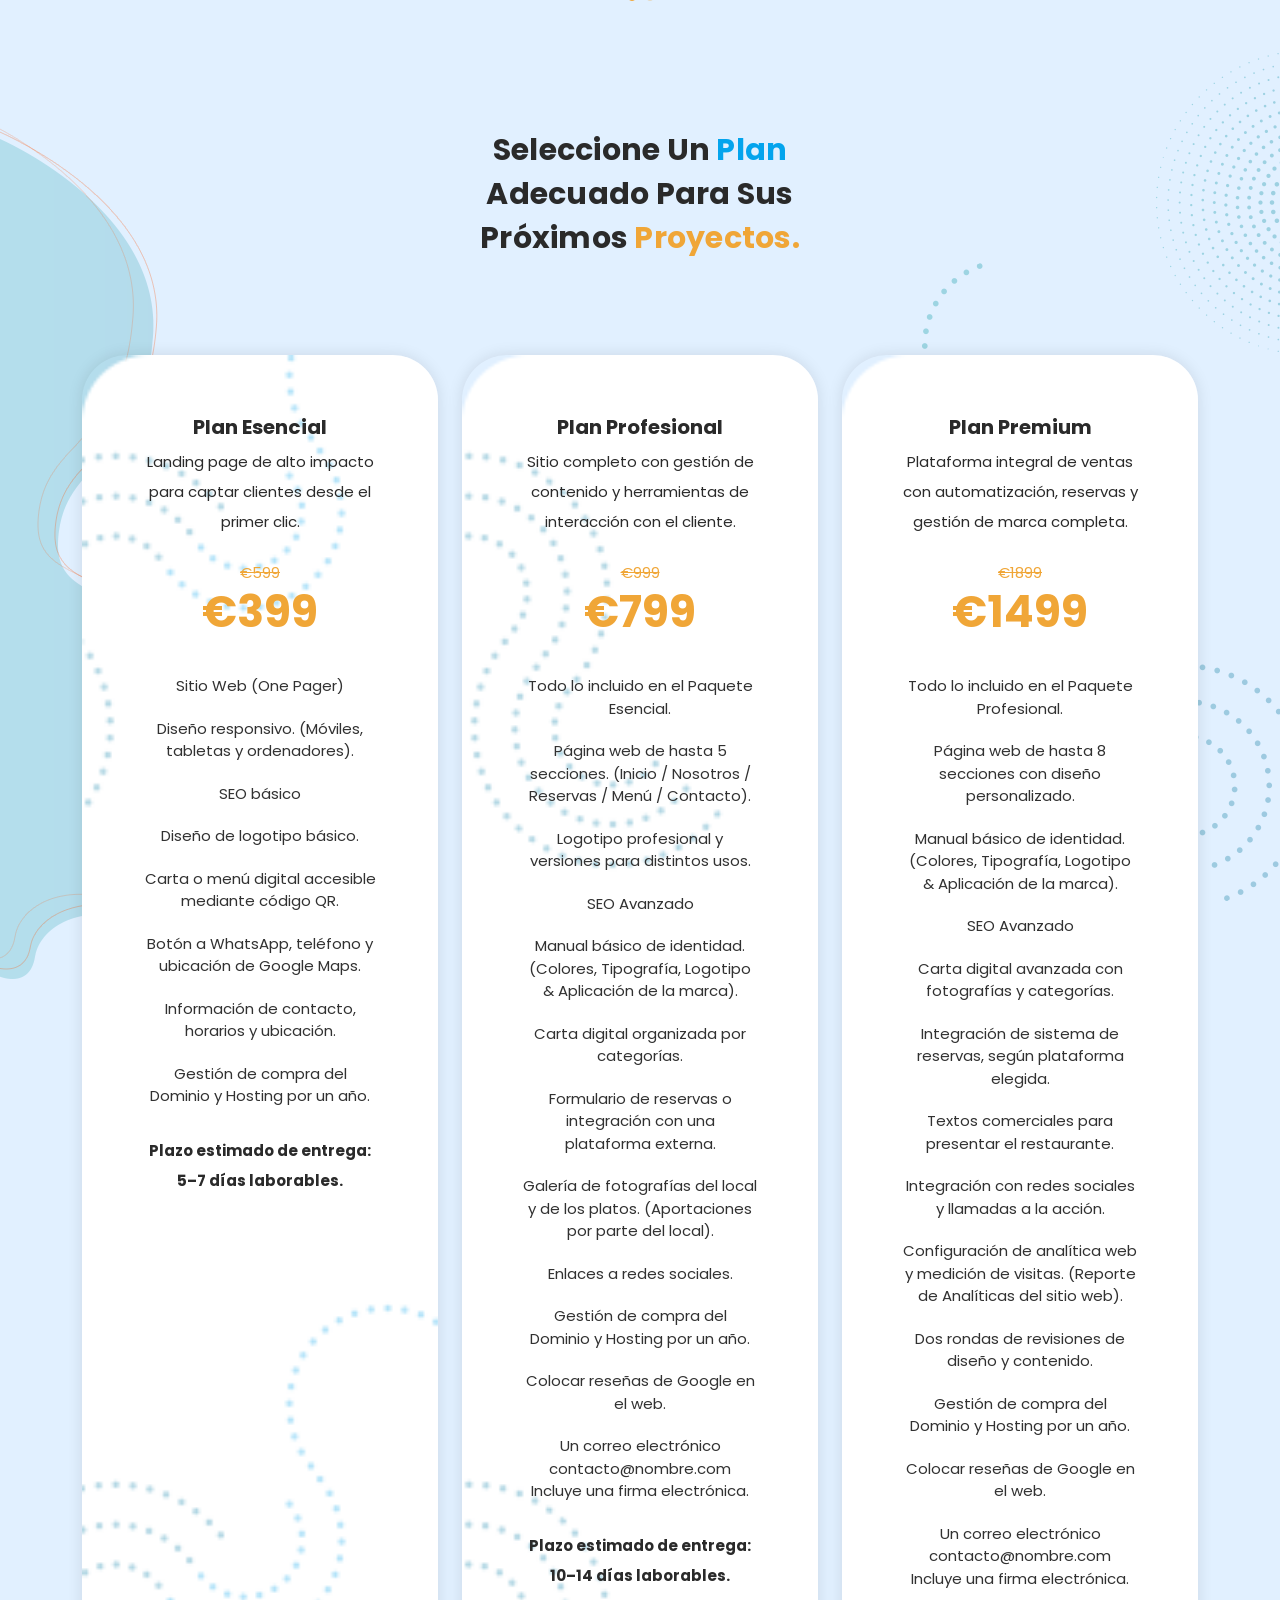
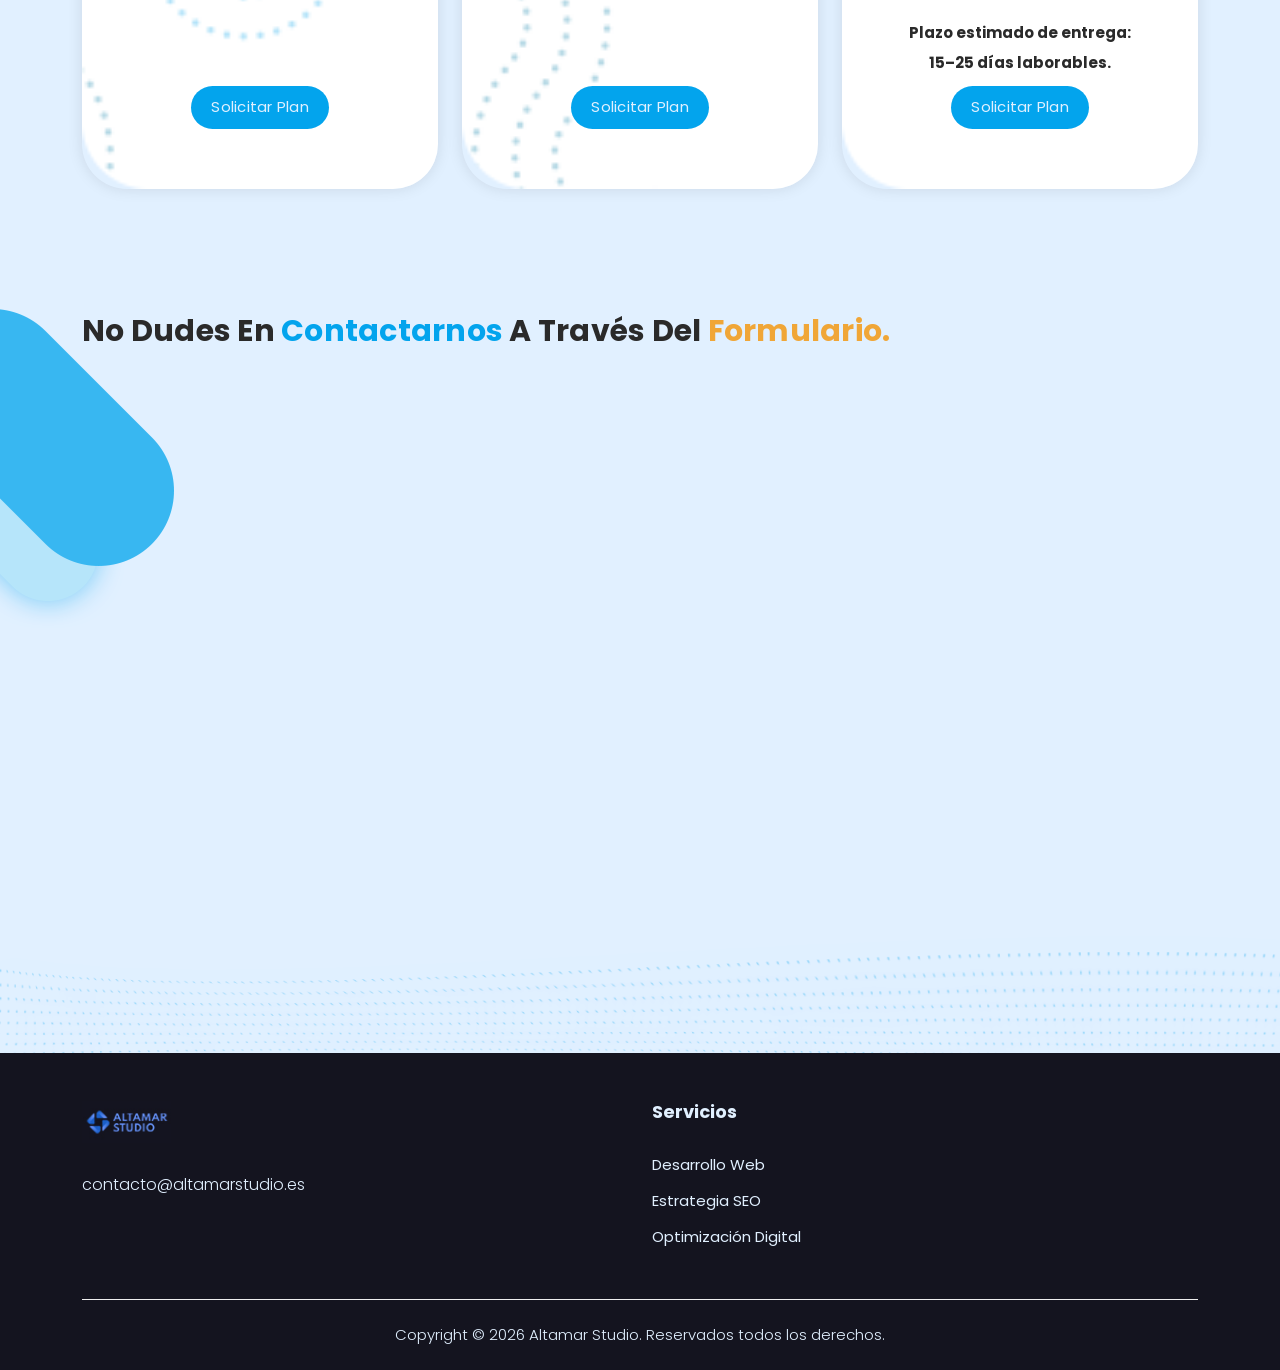
==== commit 71e6dab4: "Update index.html" ====
--- a/index.html
+++ b/index.html
@@ -358,18 +358,22 @@
         <div class="col-lg-4" style="padding-top: 40px;">
           <div class="item first-item">
             <!--<h4>Starter Plan</h4>-->
-            <h4>Plan Starter</h4>
+            <h4>Plan Esencial</h4>
             <p style="margin-top: 8px;">Landing page de alto impacto para captar clientes desde el primer clic.</p>
             <em>€599</em>
             <span>€399</span>
             <ul>
-              <li>Sitio Web (1 a 3 secciones)</li>
-              <li>Diseño responsivo</li>
+              <li>Sitio Web (One Pager)</li>
+              <li>Diseño responsivo. (Móviles, tabletas y ordenadores).</li>
               <li>SEO básico</li>
-              <li>Botón a WhatsApp</li>
-              <li>Un correo electrónico</li>
-              <li>Información de Contacto</li>
+              <li>Diseño de logotipo básico.</li>
+              <li>Carta o menú digital accesible mediante código QR.</li>
+              <li>Botón a WhatsApp, teléfono y ubicación de Google Maps.</li>
+              <li>Información de contacto, horarios y ubicación.</li>
+              <li>Gestión de compra del Dominio y Hosting por un año.</li>
             </ul>
+            <p style="margin-top: 8px;"><b>Plazo estimado de entrega: 5–7 días laborables.</b></p>
+
             <div class="main-blue-button-hover">
               <a href="https://docs.google.com/forms/d/e/1FAIpQLScyL5mXCVUX7VAzRqWISqgRlaMwUXRSISjs0GkonQknW_xINA/viewform"
                 target="_blank">Solicitar Plan</a>
@@ -380,22 +384,27 @@
         <div class="col-lg-4" style="padding-top: 40px;">
           <div class="item second-item">
             <!--<h4>Standard Plan</h4>-->
-            <h4>Plan Standard</h4>
+            <h4>Plan Profesional</h4>
             <p style="margin-top: 8px;">Sitio completo con gestión de contenido y herramientas de interacción con el
               cliente.</p>
             <em>€999</em>
             <span>€799</span>
             <ul>
-              <li>Sitio Web (5 a 7 secciones)</li>
-              <li>Diseño responsivo</li>
+              <li>Todo lo incluido en el Paquete Esencial.</li>
+              <li>Página web de hasta 5 secciones. (Inicio / Nosotros / Reservas / Menú / Contacto).</li>
+              <li>Logotipo profesional y versiones para distintos usos.</li>
               <li>SEO Avanzado</li>
-              <li>Botón a WhatsApp</li>
-              <li>Galería de fotos</li>
-              <li>Formulario de contacto</li>
-              <li>Información de Redes sociales</li>
-              <li>Etiqueta en Google Maps</li>
-              <li>Correo electrónico (3 a 5 correos)</li>
+              <li>Manual básico de identidad. (Colores, Tipografía, Logotipo & Aplicación de la marca).</li>
+              <li>Carta digital organizada por categorías.</li>
+              <li>Formulario de reservas o integración con una plataforma externa.</li>
+              <li>Galería de fotografías del local y de los platos. (Aportaciones por parte del local).</li>
+              <li>Enlaces a redes sociales.</li>
+              <li>Gestión de compra del Dominio y Hosting por un año.</li>
+              <li>Colocar reseñas de Google en el web.</li>
+              <li>Un correo electrónico contacto@nombre.com Incluye una firma electrónica.</li>
             </ul>
+            <p style="margin-top: 8px;"><b>Plazo estimado de entrega: 10–14 días laborables.</b></p>
+
             <div class="main-blue-button-hover">
               <a href="https://docs.google.com/forms/d/e/1FAIpQLScyL5mXCVUX7VAzRqWISqgRlaMwUXRSISjs0GkonQknW_xINA/viewform"
                 target="_blank">Solicitar Plan</a>
@@ -406,26 +415,28 @@
         <div class="col-lg-4" style="padding-top: 40px;">
           <div class="item third-item">
             <!--<h4>Advanced Plan</h4>-->
-            <h4>Plan Advanced</h4>
+            <h4>Plan Premium</h4>
             <p style="margin-top: 8px;">Plataforma integral de ventas con automatización, reservas y gestión de marca
               completa.</p>
             <em>€1899</em>
             <span>€1499</span>
             <ul>
-              <li>Sitio Web personalizado</li>
-              <li>Diseño responsivo</li>
-              <li>Sistema de Reservas</li>
+              <li>Todo lo incluido en el Paquete Profesional.</li>
+              <li> Página web de hasta 8 secciones con diseño personalizado.</li>
+              <li>Manual básico de identidad. (Colores, Tipografía, Logotipo & Aplicación de la marca).</li>
               <li>SEO Avanzado</li>
-              <li>Blog</li>
-              <li>Botón a WhatsApp</li>
-              <li>Integración de analíticas</li>
-              <li>Galería de fotos</li>
-              <li>Formulario de contacto</li>
-              <li>Información de Contacto</li>
-              <li>Etiqueta en Google Maps</li>
-              <li>Gestión de Reseñas</li>
-              <li>Correo electrónico (5 a 10 correos)</li>
+              <li>Carta digital avanzada con fotografías y categorías.</li>
+              <li>Integración de sistema de reservas, según plataforma elegida.</li>
+              <li>Textos comerciales para presentar el restaurante.</li>
+              <li>Integración con redes sociales y llamadas a la acción.</li>
+              <li>Configuración de analítica web y medición de visitas. (Reporte de Analíticas del sitio web).</li>
+              <li>Dos rondas de revisiones de diseño y contenido.</li>
+              <li>Gestión de compra del Dominio y Hosting por un año.</li>
+              <li>Colocar reseñas de Google en el web.</li>
+              <li>Un correo electrónico contacto@nombre.com Incluye una firma electrónica. </li>
             </ul>
+            <p style="margin-top: 8px; margin-bottom: 8px;"><b>Plazo estimado de entrega: 15–25 días laborables.</b></p>
+
             <div class="main-blue-button-hover">
               <a href="https://docs.google.com/forms/d/e/1FAIpQLScyL5mXCVUX7VAzRqWISqgRlaMwUXRSISjs0GkonQknW_xINA/viewform"
                 target="_blank">Solicitar Plan</a>
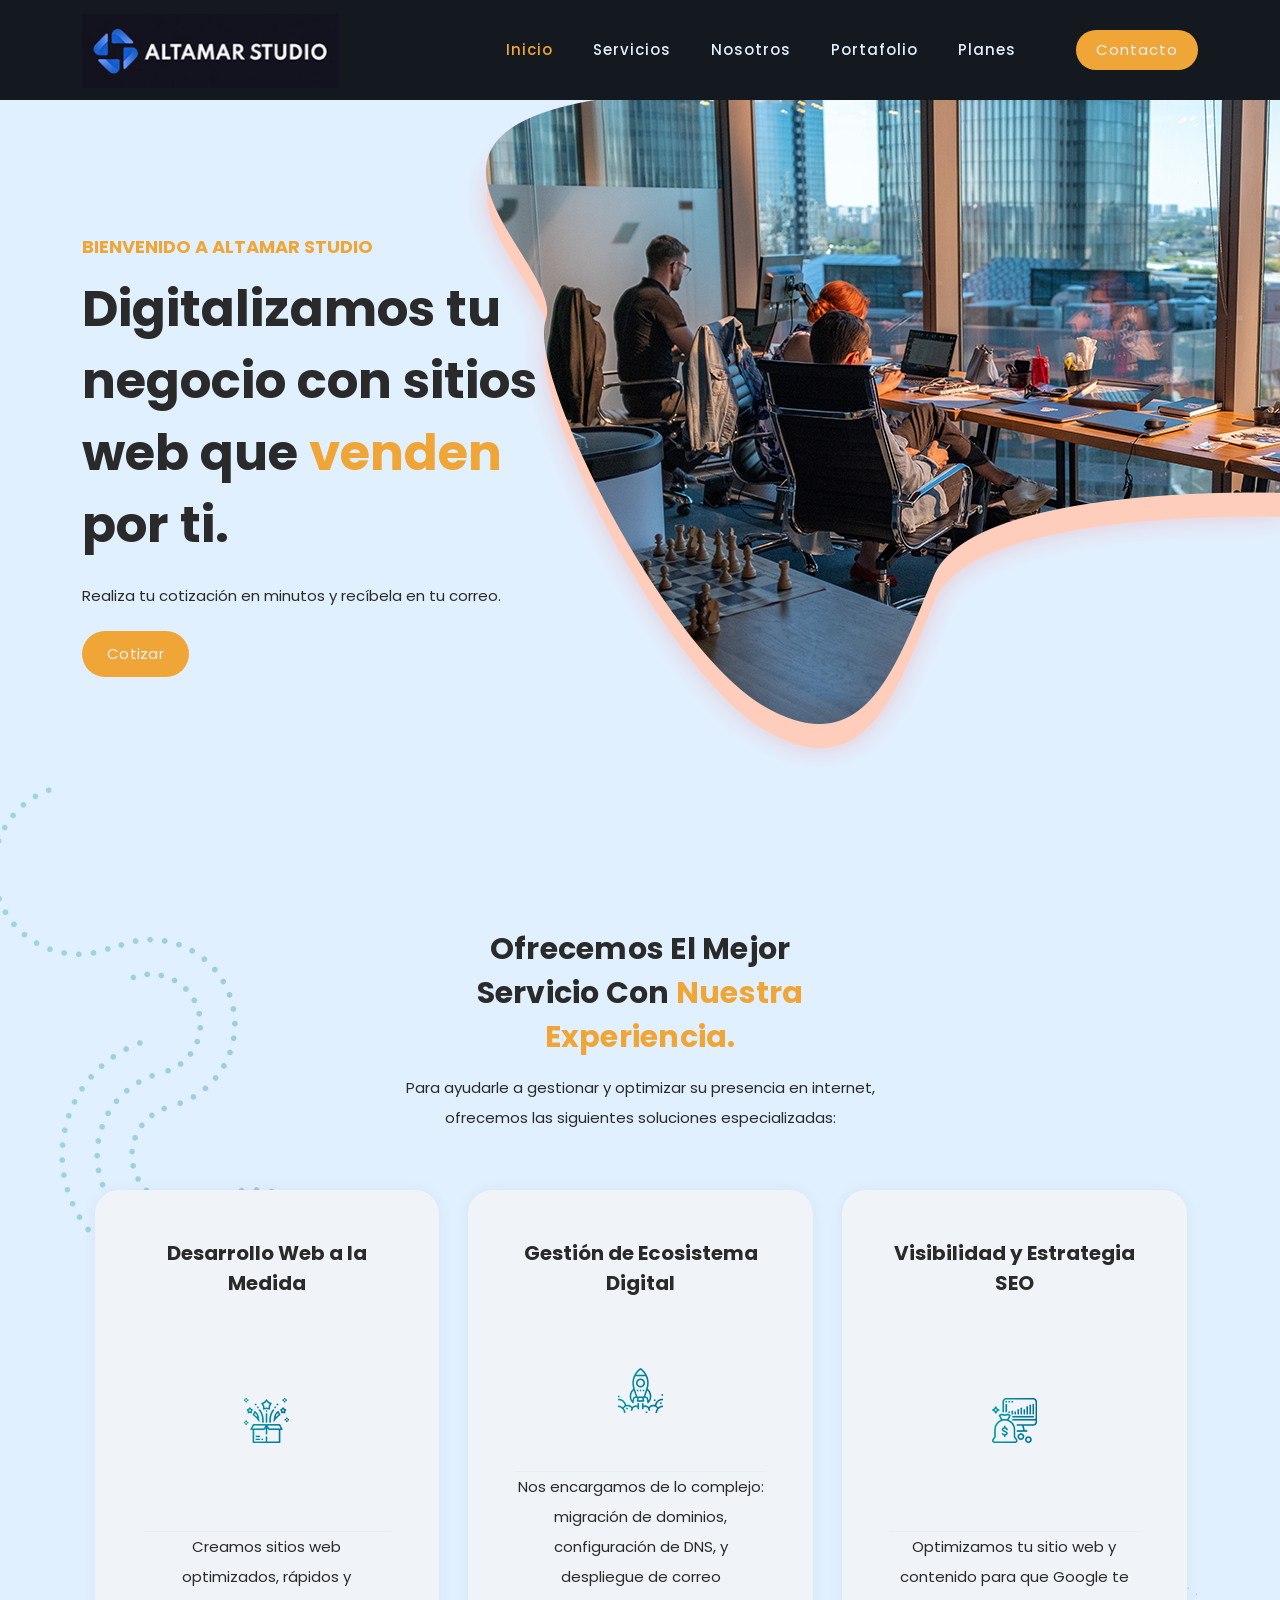
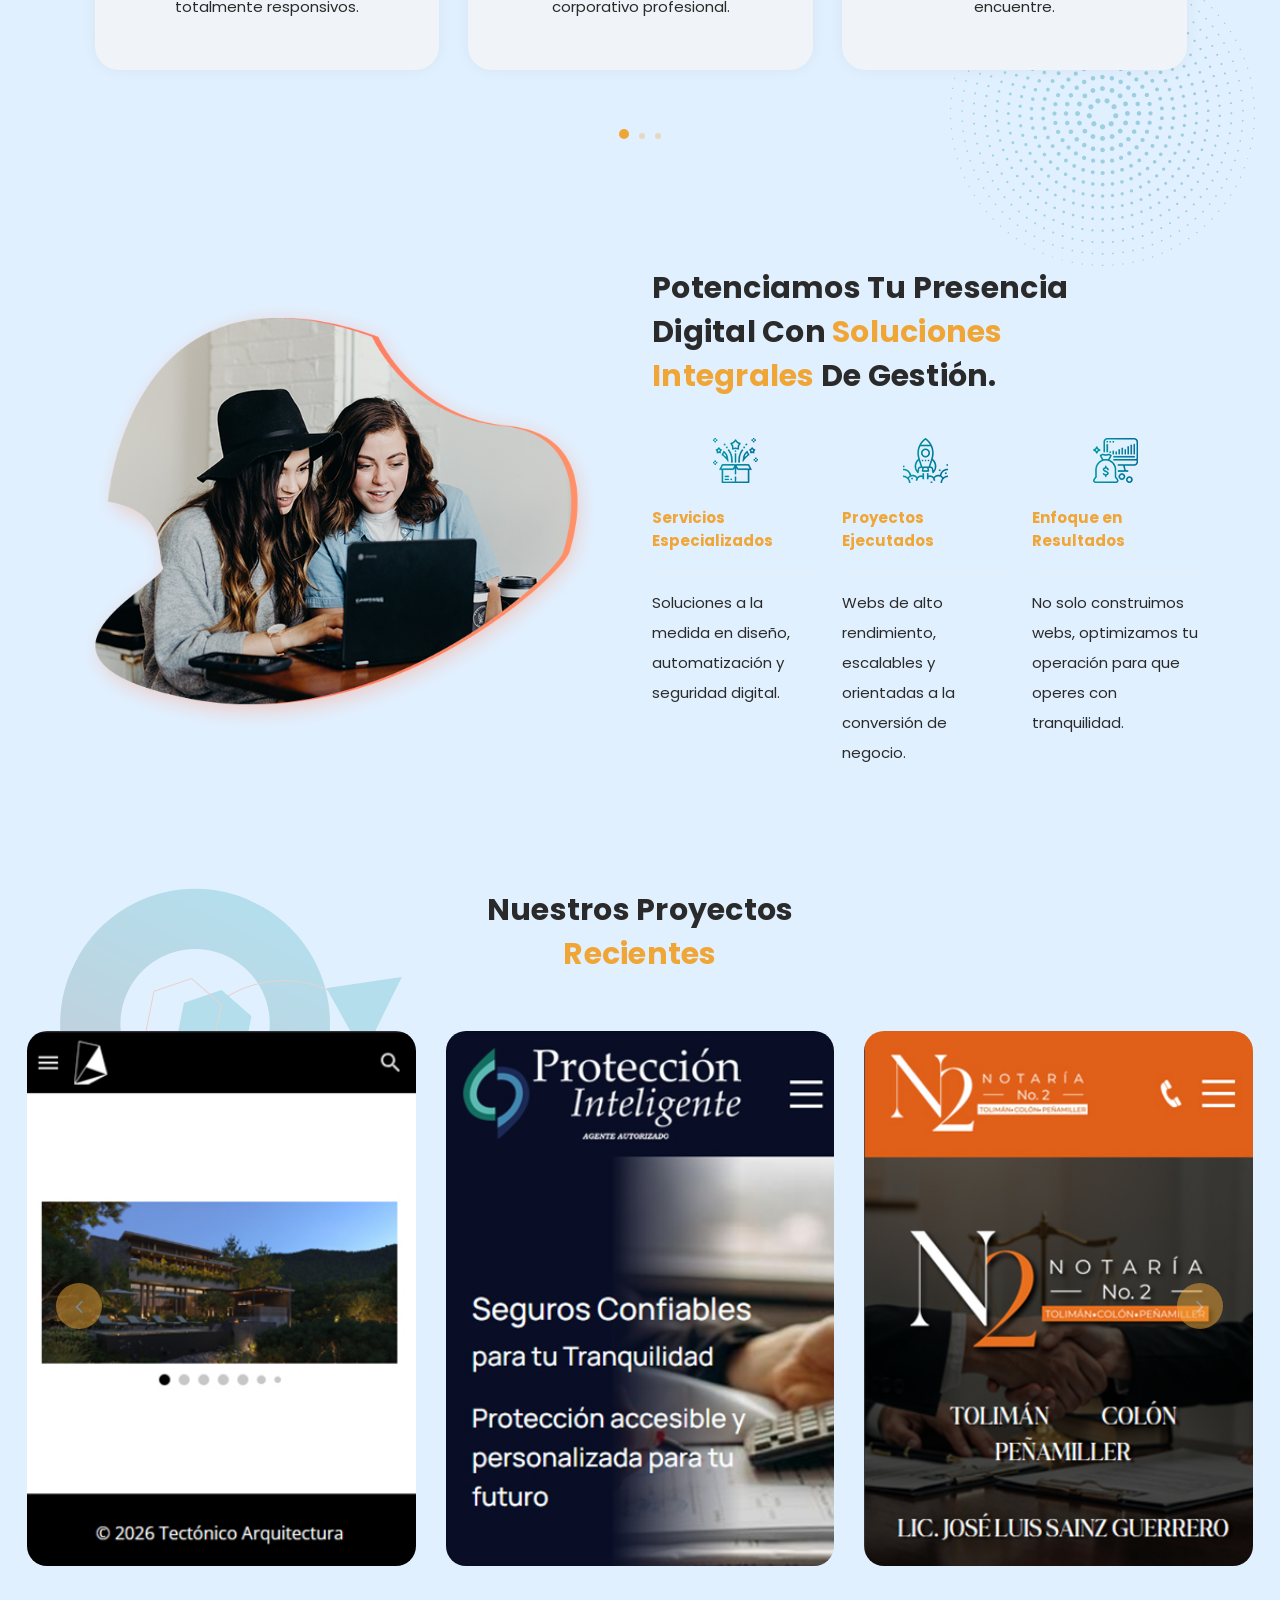
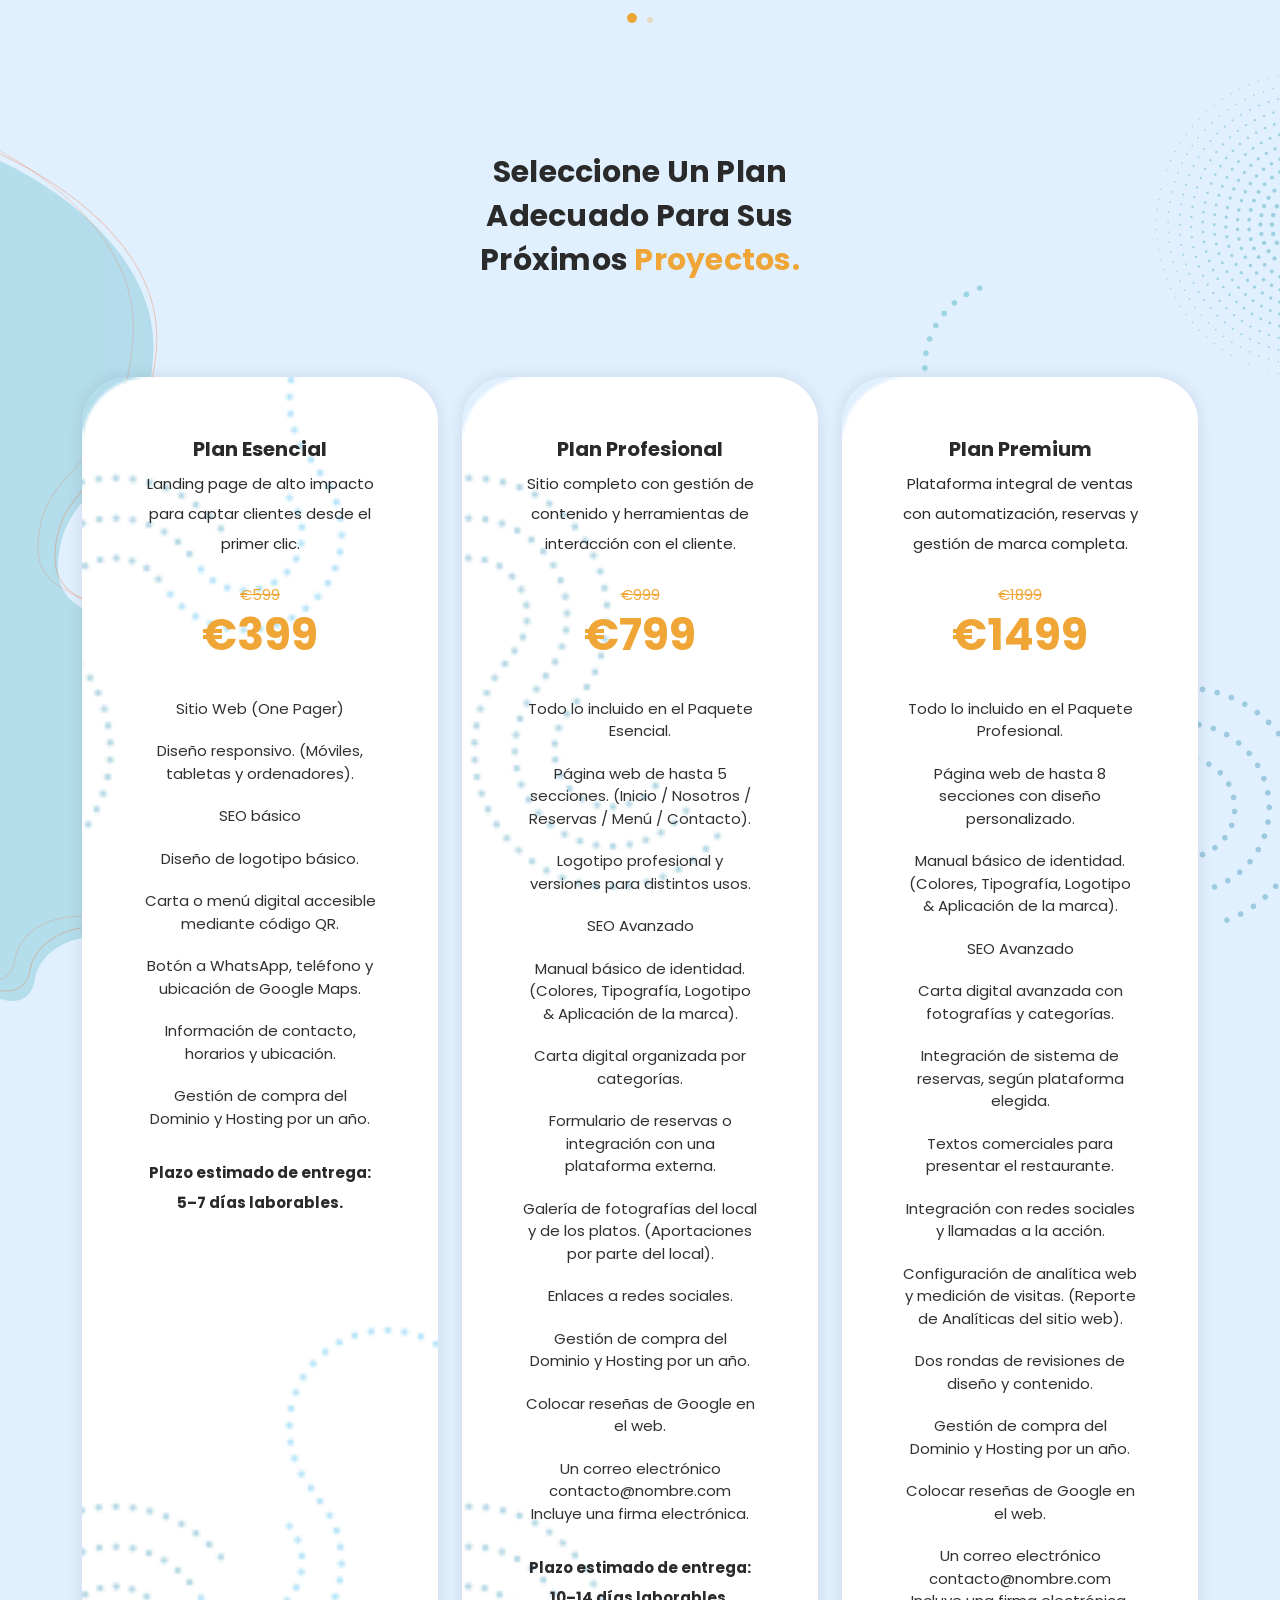
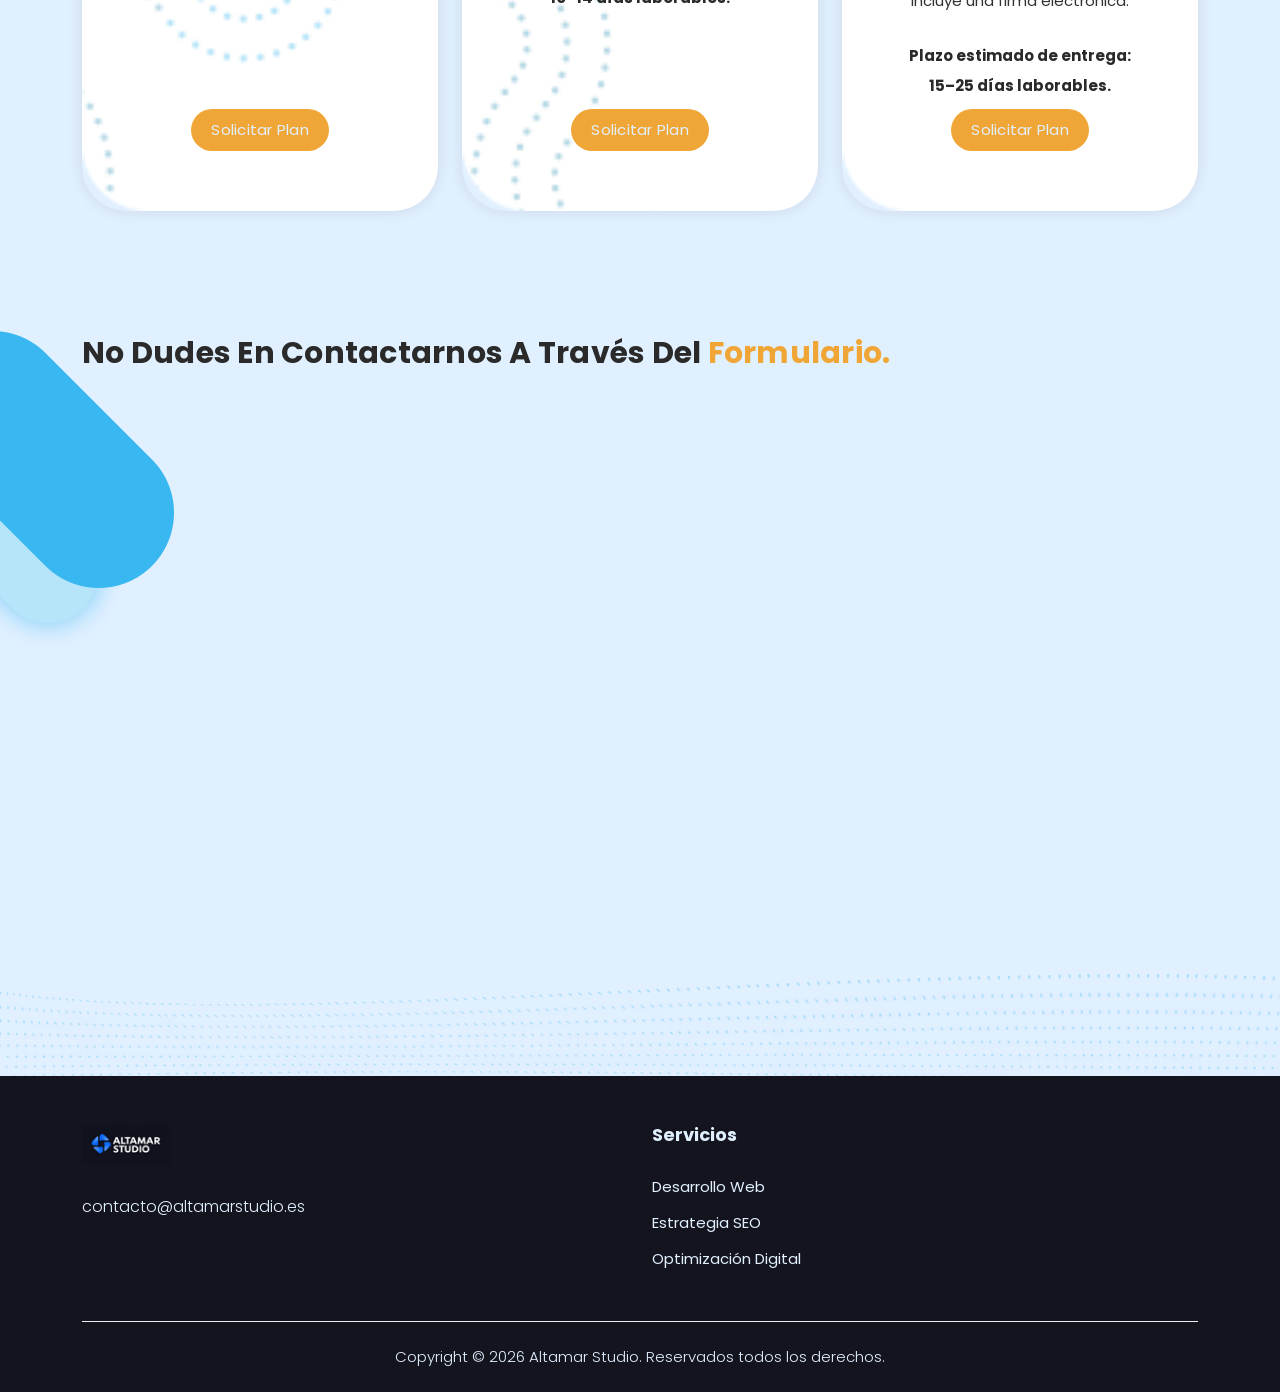
==== commit 39e4d89d: "Color Update" ====
--- a/index.html
+++ b/index.html
@@ -92,7 +92,7 @@
 
               <div class="item header-text">
 
-                <h6>Bienvenido a Altamar Studio</h6>
+                <h6><b>Bienvenido a Altamar Studio</b></h6>
 
                 <h2>Digitalizamos tu <em>negocio</em> con sitios web que <span> venden </span> por ti. </h2>
 
@@ -212,7 +212,7 @@
                     <div class="icon">
                       <img src="assets/images/service-icon-01.png" alt="">
                     </div>
-                    <div class="count-title">Servicios Especializados</div>
+                    <div class="count-title"><b>Servicios Especializados</b></div>
                     <p>Soluciones a la medida en diseño, automatización y seguridad digital.</p>
                   </div>
                 </div>
@@ -226,7 +226,7 @@
                       <img src="assets/images/service-icon-02.png" alt="">
                     </div>
 
-                    <div class="count-title">Proyectos Ejecutados</div>
+                    <div class="count-title"><b>Proyectos Ejecutados</b></div>
                     <p>Webs de alto rendimiento, escalables y orientadas a la conversión de negocio.</p>
                   </div>
                 </div>
@@ -238,7 +238,7 @@
                     <div class="icon">
                       <img src="assets/images/service-icon-03.png" alt="">
                     </div>
-                    <div class="count-title">Enfoque en Resultados</div>
+                    <div class="count-title"><b>Enfoque en Resultados</b></div>
                     <p>No solo construimos webs, optimizamos tu operación para que operes con tranquilidad.</p>
                   </div>
                 </div>
--- a/assets/css/templatemo-onix-digital.css
+++ b/assets/css/templatemo-onix-digital.css
@@ -190,7 +190,7 @@
 
 .section-heading h2 em {
   font-style: normal;
-  color: #03a4ed;
+  /*color: #03a4ed;*/
 }
 
 .section-heading h2 span {
@@ -210,7 +210,7 @@
 
 .main-blue-button a {
   display: inline-block;
-  background-color: #03a4ed;
+  background-color: #f0a637;
   font-size: 15px;
   font-weight: 400;
   color: #e1f0ff;
@@ -222,7 +222,7 @@
 
 .main-blue-button-hover a {
   display: inline-block;
-  background-color: #03a4ed;
+  background-color: #f0a637;
   font-size: 15px;
   font-weight: 400;
   color: #e1f0ff;
@@ -234,7 +234,7 @@
 }
 
 .main-blue-button-hover a:hover {
-  background-color: #f0a637;
+  background-color: #14141f;
 }
 
 .main-red-button a {
@@ -251,7 +251,7 @@
 
 .main-red-button-hover a {
   display: inline-block;
-  background-color: #338BFF;
+  background-color: #f0a637;
   font-size: 15px;
   font-weight: 400;
   color: #e1f0ff;
@@ -263,7 +263,7 @@
 }
 
 .main-red-button-hover a:hover {
-  background-color: #03a4ed;
+  background-color: #f0a637;
 }
 
 .main-white-button a {
@@ -308,7 +308,7 @@
 }
 
 .header-area {
-  background-color: #14141f;
+  background-color: #14181F;/*#14141f;*/
   position: absolute;
   top: 0px;
   left: 0px;
@@ -386,7 +386,8 @@
 
 .header-area .main-nav .nav li:last-child .main-red-button-hover a:hover,
 .background-header .main-nav .nav li:last-child .main-red-button-hover a:hover {
-  background-color: #f0a637 !important;
+  color: #2a2a2a !important;
+  background-color: #e1f0ff !important;
 }
 
 .header-area .main-nav .nav li a {
@@ -912,7 +913,7 @@
 }
 
 .main-banner .item h2 em {
-  color: #03a4ed;
+  /*color: #03a4ed;*/
   font-style: normal;
 }
 
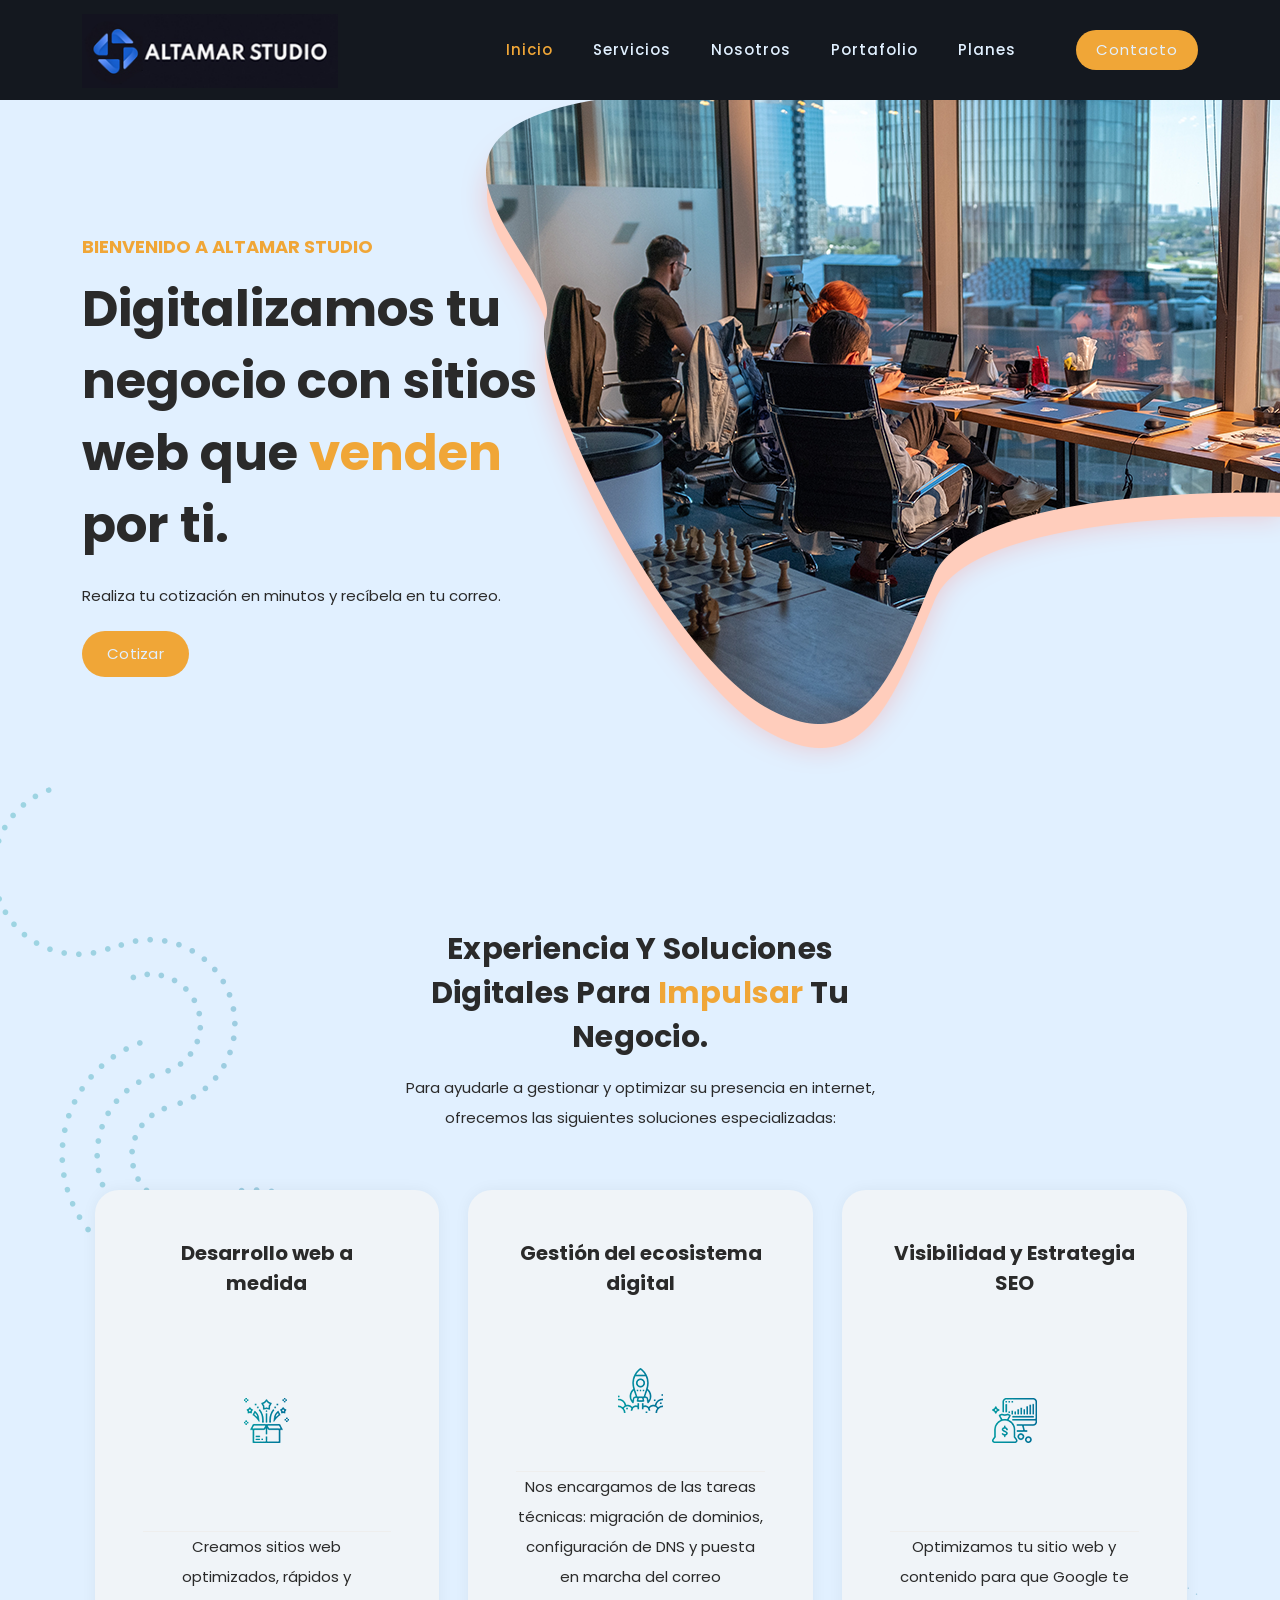
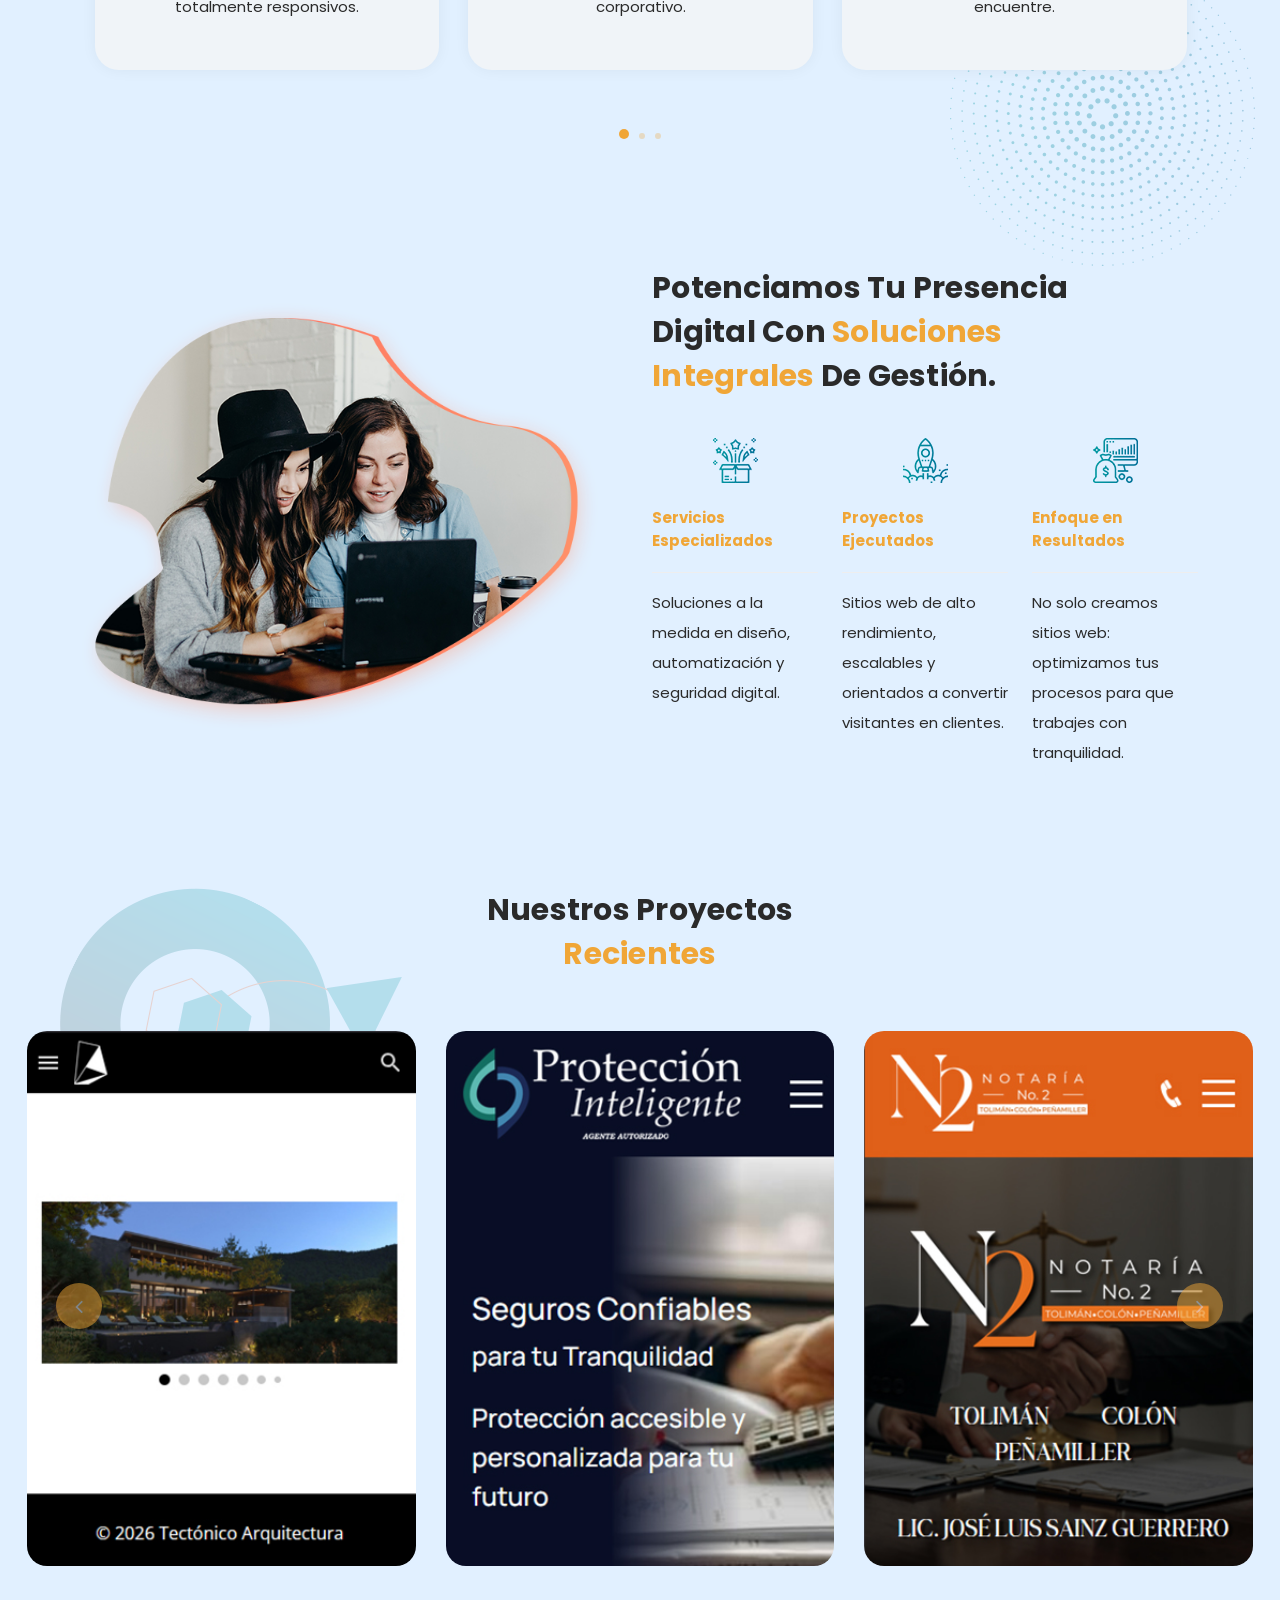
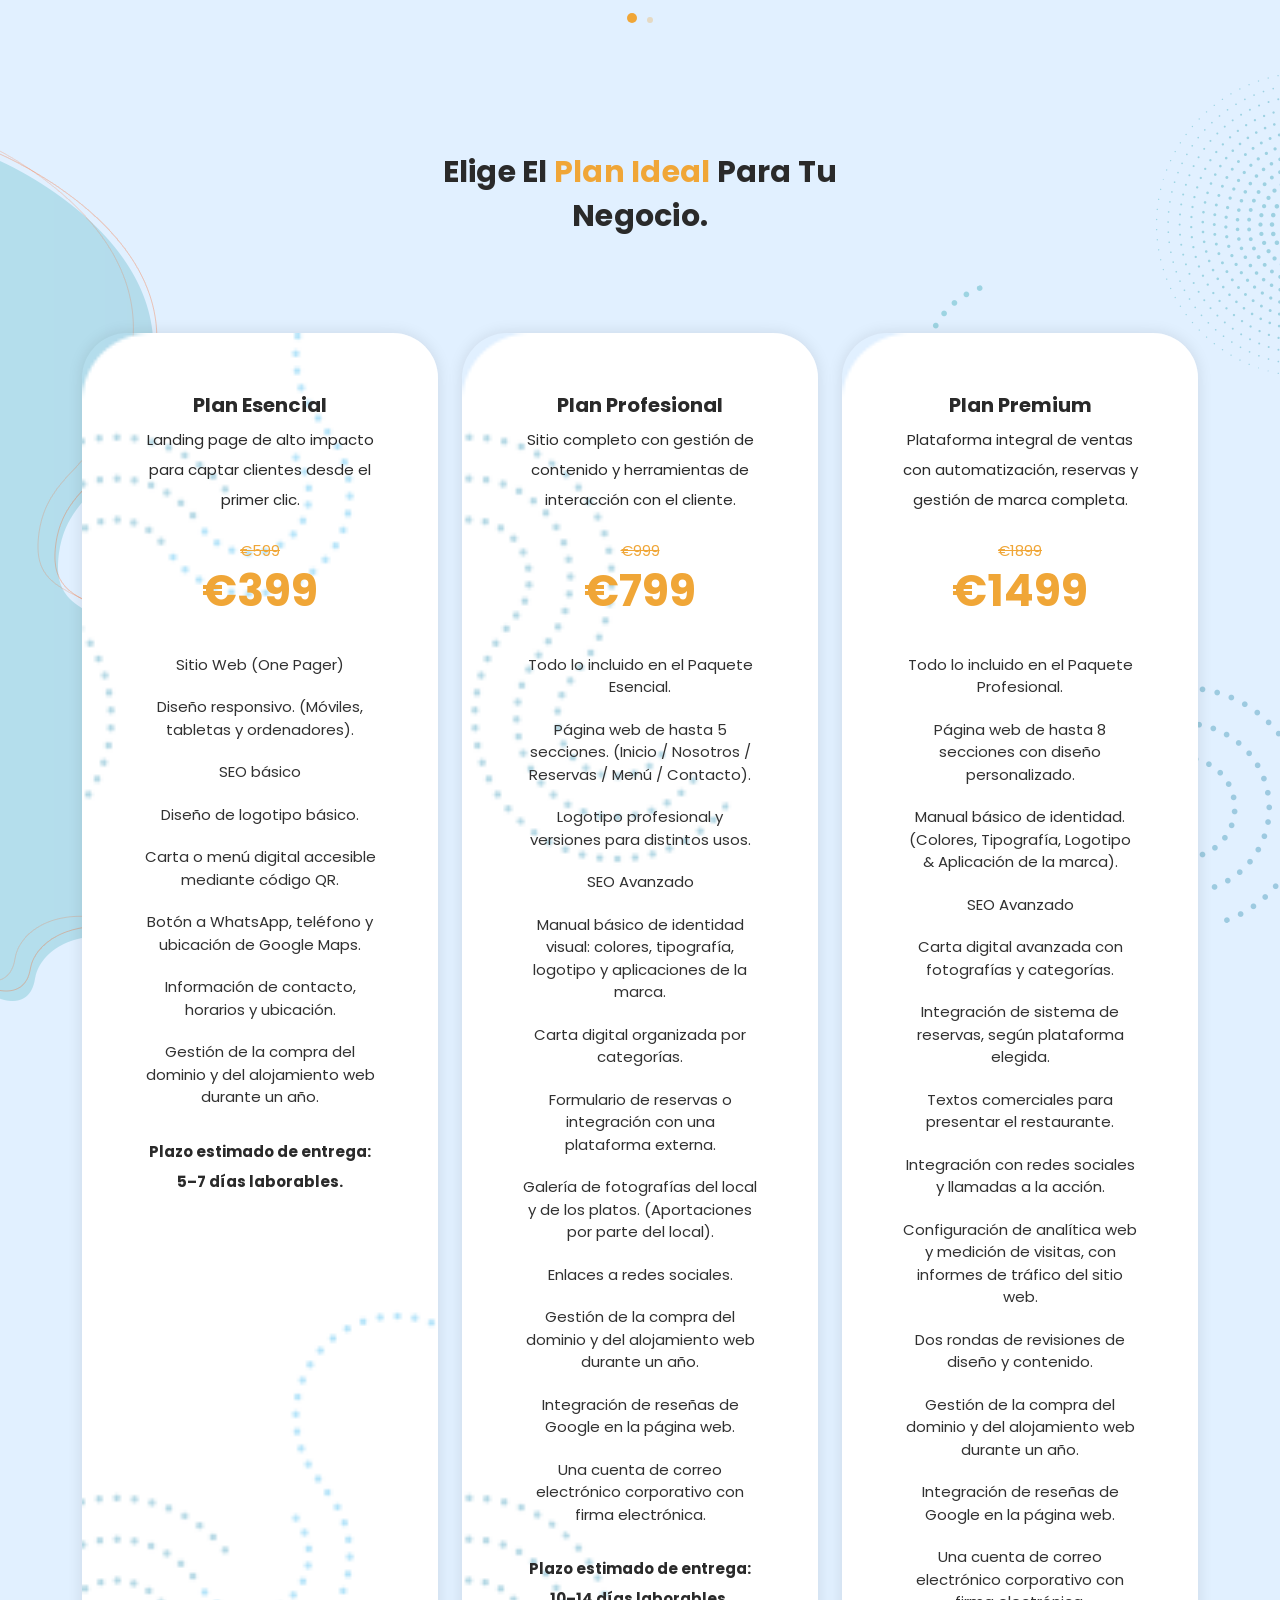
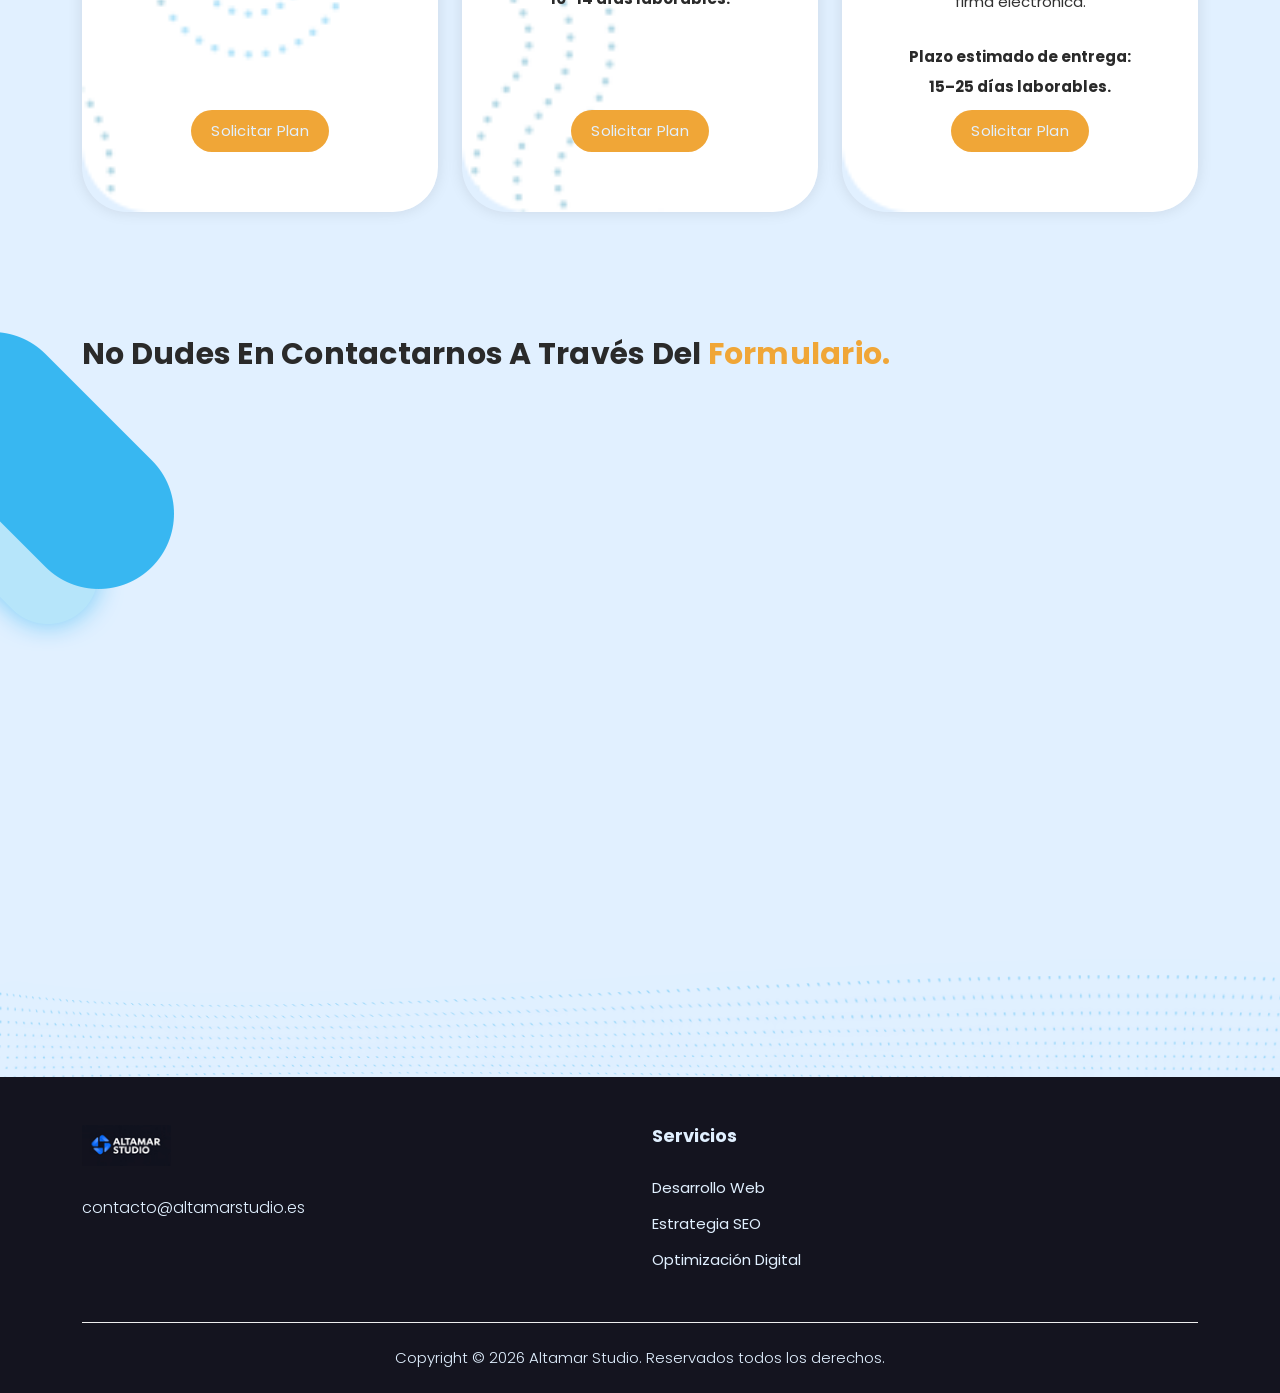
==== commit 8cac3208: "Corrección ortografica" ====
--- a/index.html
+++ b/index.html
@@ -125,7 +125,7 @@
       <div class="row">
         <div class="col-lg-6 offset-lg-3">
           <div class="section-heading">
-            <h2> <em>Ofrecemos</em> el mejor servicio con <span> nuestra experiencia. </span> </h2>
+            <h2> Experiencia y soluciones digitales para <span> impulsar </span> tu negocio. </h2>
             <br>
             <p>Para ayudarle a gestionar y optimizar su presencia en internet, ofrecemos las siguientes soluciones
               especializadas:</p>
@@ -139,16 +139,15 @@
 
           <div class="owl-carousel owl-services">
             <div class="item">
-              <h4>Desarrollo Web a la Medida</h4>
+              <h4>Desarrollo web a medida</h4>
               <div class="icon"><img src="assets/images/service-icon-01.png" alt=""></div>
               <p>Creamos sitios web optimizados, rápidos y totalmente responsivos.</p>
             </div>
 
             <div class="item">
-              <h4>Gestión de Ecosistema Digital</h4>
+              <h4>Gestión del ecosistema digital</h4>
               <div class="icon"><img src="assets/images/service-icon-02.png" alt=""></div>
-              <p>Nos encargamos de lo complejo: migración de dominios, configuración de DNS, y despliegue de correo
-                corporativo profesional. </p>
+              <p>Nos encargamos de las tareas técnicas: migración de dominios, configuración de DNS y puesta en marcha del correo corporativo. </p>
             </div>
 
             <div class="item">
@@ -227,7 +226,7 @@
                     </div>
 
                     <div class="count-title"><b>Proyectos Ejecutados</b></div>
-                    <p>Webs de alto rendimiento, escalables y orientadas a la conversión de negocio.</p>
+                    <p>Sitios web de alto rendimiento, escalables y orientados a convertir visitantes en clientes.</p>
                   </div>
                 </div>
               </div>
@@ -239,7 +238,7 @@
                       <img src="assets/images/service-icon-03.png" alt="">
                     </div>
                     <div class="count-title"><b>Enfoque en Resultados</b></div>
-                    <p>No solo construimos webs, optimizamos tu operación para que operes con tranquilidad.</p>
+                    <p>No solo creamos sitios web: optimizamos tus procesos para que trabajes con tranquilidad.</p>
                   </div>
                 </div>
               </div>
@@ -348,7 +347,7 @@
       <div class="row">
         <div class="col-lg-6 offset-lg-3">
           <div class="section-heading">
-            <h2>Seleccione un <em>plan</em> adecuado para sus próximos <span>proyectos.</span></h2>
+            <h2> Elige el <span>plan ideal</span> para tu negocio.</h2>
             <!--<span>Our Plans</span>-->
           </div>
         </div>
@@ -370,7 +369,7 @@
               <li>Carta o menú digital accesible mediante código QR.</li>
               <li>Botón a WhatsApp, teléfono y ubicación de Google Maps.</li>
               <li>Información de contacto, horarios y ubicación.</li>
-              <li>Gestión de compra del Dominio y Hosting por un año.</li>
+              <li>Gestión de la compra del dominio y del alojamiento web durante un año.</li>
             </ul>
             <p style="margin-top: 8px;"><b>Plazo estimado de entrega: 5–7 días laborables.</b></p>
 
@@ -394,14 +393,14 @@
               <li>Página web de hasta 5 secciones. (Inicio / Nosotros / Reservas / Menú / Contacto).</li>
               <li>Logotipo profesional y versiones para distintos usos.</li>
               <li>SEO Avanzado</li>
-              <li>Manual básico de identidad. (Colores, Tipografía, Logotipo & Aplicación de la marca).</li>
+              <li>Manual básico de identidad visual: colores, tipografía, logotipo y aplicaciones de la marca.</li>
               <li>Carta digital organizada por categorías.</li>
               <li>Formulario de reservas o integración con una plataforma externa.</li>
               <li>Galería de fotografías del local y de los platos. (Aportaciones por parte del local).</li>
               <li>Enlaces a redes sociales.</li>
-              <li>Gestión de compra del Dominio y Hosting por un año.</li>
-              <li>Colocar reseñas de Google en el web.</li>
-              <li>Un correo electrónico contacto@nombre.com Incluye una firma electrónica.</li>
+              <li>Gestión de la compra del dominio y del alojamiento web durante un año.</li>
+              <li>Integración de reseñas de Google en la página web.</li>
+              <li>Una cuenta de correo electrónico corporativo con firma electrónica.</li>
             </ul>
             <p style="margin-top: 8px;"><b>Plazo estimado de entrega: 10–14 días laborables.</b></p>
 
@@ -429,11 +428,11 @@
               <li>Integración de sistema de reservas, según plataforma elegida.</li>
               <li>Textos comerciales para presentar el restaurante.</li>
               <li>Integración con redes sociales y llamadas a la acción.</li>
-              <li>Configuración de analítica web y medición de visitas. (Reporte de Analíticas del sitio web).</li>
+              <li>Configuración de analítica web y medición de visitas, con informes de tráfico del sitio web.</li>
               <li>Dos rondas de revisiones de diseño y contenido.</li>
-              <li>Gestión de compra del Dominio y Hosting por un año.</li>
-              <li>Colocar reseñas de Google en el web.</li>
-              <li>Un correo electrónico contacto@nombre.com Incluye una firma electrónica. </li>
+              <li>Gestión de la compra del dominio y del alojamiento web durante un año.</li>
+              <li>Integración de reseñas de Google en la página web.</li>
+              <li>Una cuenta de correo electrónico corporativo con firma electrónica.</li>
             </ul>
             <p style="margin-top: 8px; margin-bottom: 8px;"><b>Plazo estimado de entrega: 15–25 días laborables.</b></p>
 
